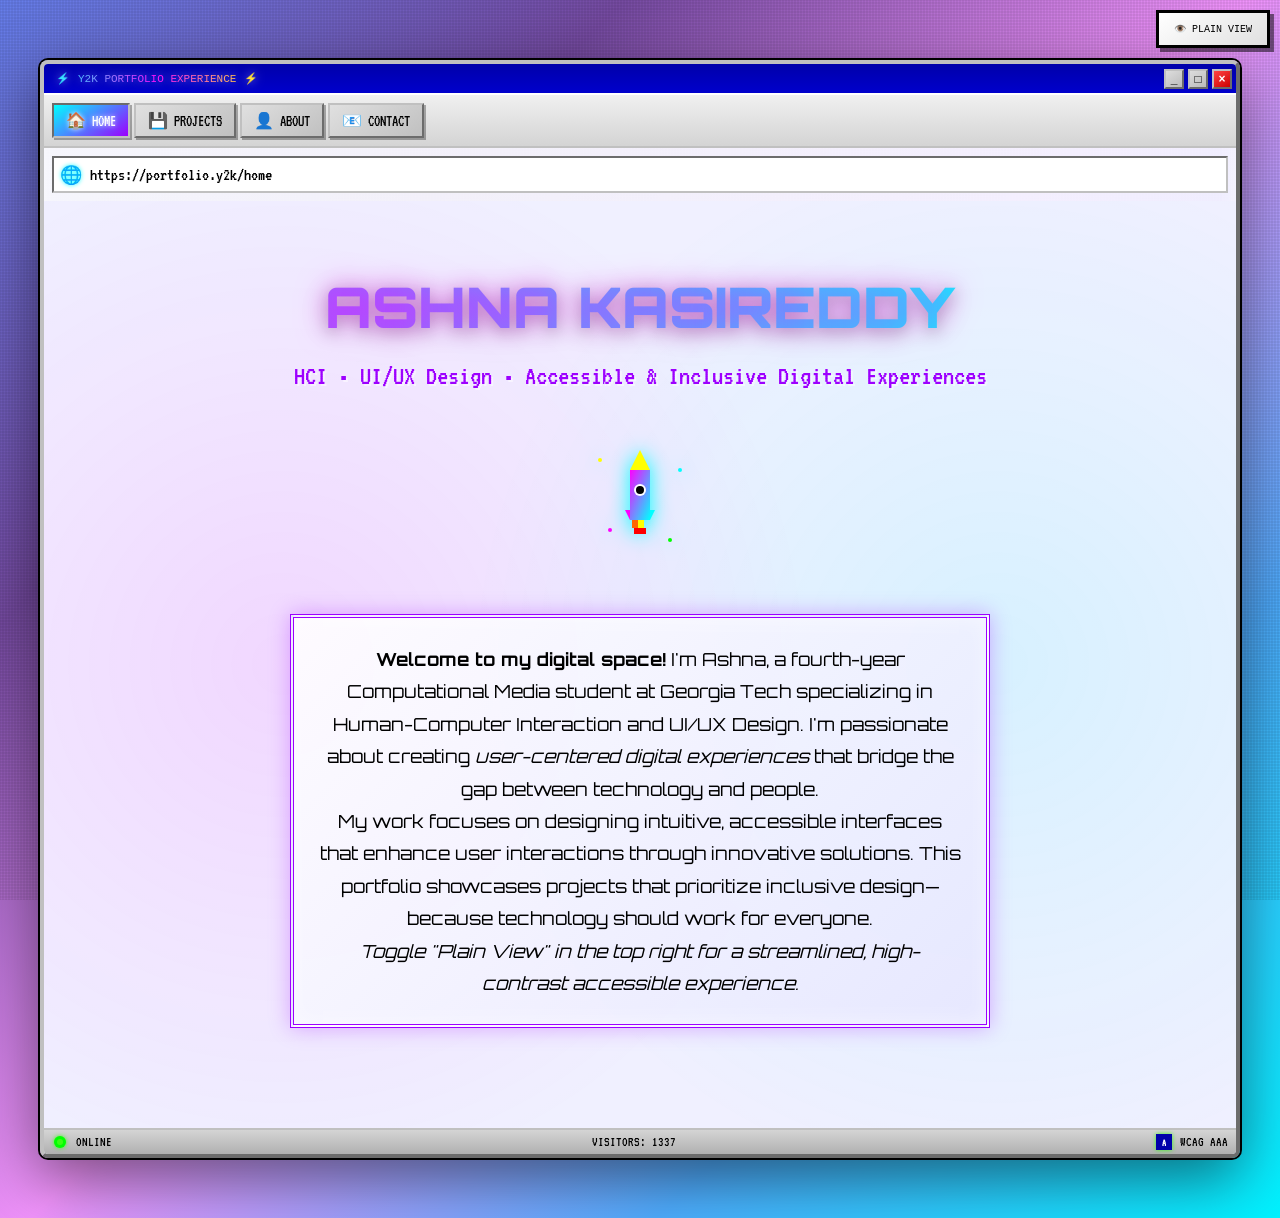
==== index.html @ bf217852 "Rename portfolio.html to index.html" ====
<!DOCTYPE html>
<html lang="en">
<head>
    <meta charset="UTF-8">
    <meta name="viewport" content="width=device-width, initial-scale=1.0">
    <title>Ashna's Portfolio</title>
    <style>
        @import url('https://fonts.googleapis.com/css2?family=Orbitron:wght@400;700;900&family=VT323&family=Press+Start+2P&display=swap');

        * {
            margin: 0;
            padding: 0;
            box-sizing: border-box;
        }

        :root {
            --cyber-pink: #ff00ff;
            --cyber-cyan: #00ffff;
            --cyber-yellow: #ffff00;
            --cyber-green: #00ff00;
            --matrix-green: #39ff14;
            --space-purple: #9d00ff;
            --chrome-silver: #c0c0c0;
            --win98-blue: #0000aa;
            --win98-teal: #008080;
        }

        body {
            font-family: 'Orbitron', 'Courier New', monospace;
            background: linear-gradient(135deg, #667eea 0%, #764ba2 25%, #f093fb 50%, #4facfe 75%, #00f2fe 100%);
            min-height: 100vh;
            padding: 20px;
            position: relative;
            overflow-x: hidden;
        }

        body::before {
            content: '';
            position: fixed;
            top: 0;
            left: 0;
            right: 0;
            bottom: 0;
            background: 
                repeating-linear-gradient(0deg, rgba(0, 0, 0, 0.1) 0px, transparent 1px, transparent 2px, rgba(0, 0, 0, 0.1) 3px),
                repeating-linear-gradient(90deg, rgba(0, 0, 0, 0.1) 0px, transparent 1px, transparent 2px, rgba(0, 0, 0, 0.1) 3px);
            pointer-events: none;
            z-index: 1;
            animation: scanlines 8s linear infinite;
        }

        @keyframes scanlines {
            0% { transform: translateY(0); }
            100% { transform: translateY(4px); }
        }

        /* Accessibility Toggle */
        .accessibility-toggle {
            position: fixed;
            top: 10px;
            right: 10px;
            z-index: 10000;
            background: linear-gradient(145deg, #ffffff, #e0e0e0);
            border: 3px solid #000;
            padding: 10px 15px;
            cursor: pointer;
            font-family: 'Press Start+2P', monospace;
            font-size: 10px;
            box-shadow: 4px 4px 0 rgba(0, 0, 0, 0.5);
            transition: all 0.3s ease;
        }

        .accessibility-toggle:hover {
            transform: translate(-2px, -2px);
            box-shadow: 6px 6px 0 rgba(0, 0, 0, 0.5);
        }

        .accessibility-toggle:focus {
            outline: 3px solid var(--cyber-cyan);
            outline-offset: 3px;
        }

        /* Plain View Styles */
        body.plain-view {
            background: #ffffff;
            font-family: -apple-system, BlinkMacSystemFont, 'Segoe UI', sans-serif;
        }

        body.plain-view::before {
            display: none;
        }

        body.plain-view .browser-window {
            background: white !important;
            border: 2px solid #333 !important;
            box-shadow: none !important;
        }

        body.plain-view .title-bar {
            background: #f0f0f0 !important;
            border-bottom: 2px solid #333 !important;
        }

        body.plain-view .window-title {
            font-family: -apple-system, BlinkMacSystemFont, 'Segoe UI', sans-serif !important;
            font-size: 14px !important;
            background: transparent !important;
            -webkit-background-clip: unset !important;
            -webkit-text-fill-color: #000 !important;
            text-shadow: none !important;
        }

        body.plain-view .content-area {
            background: white !important;
        }

        body.plain-view .nav-button,
        body.plain-view .project-card,
        body.plain-view .section-card {
            background: #f5f5f5 !important;
            border: 1px solid #ccc !important;
            box-shadow: none !important;
            animation: none !important;
        }

        body.plain-view .pixelated-icon {
            filter: none !important;
        }

        /* Browser Window */
        .browser-window {
            max-width: 1200px;
            margin: 40px auto;
            background: linear-gradient(145deg, rgba(255, 255, 255, 0.95), rgba(230, 230, 255, 0.95));
            border: 4px outset var(--chrome-silver);
            border-radius: 8px;
            box-shadow: 
                0 0 0 2px #000,
                0 20px 60px rgba(0, 0, 0, 0.5),
                inset 0 0 20px rgba(255, 255, 255, 0.5);
            position: relative;
            z-index: 2;
            overflow: hidden;
            animation: browserFloat 6s ease-in-out infinite;
        }

        @keyframes browserFloat {
            0%, 100% { transform: translateY(0px) rotate(0deg); }
            50% { transform: translateY(-10px) rotate(0.5deg); }
        }

        .title-bar {
            background: linear-gradient(180deg, var(--win98-blue), #0000cc);
            padding: 4px;
            display: flex;
            justify-content: space-between;
            align-items: center;
            border-bottom: 2px solid #fff;
        }

        .window-title {
            color: #fff;
            font-family: 'Press Start+2P', monospace;
            font-size: 11px;
            padding: 4px 8px;
            display: flex;
            align-items: center;
            gap: 8px;
            background: linear-gradient(90deg, var(--cyber-cyan), var(--cyber-pink), var(--cyber-yellow));
            -webkit-background-clip: text;
            -webkit-text-fill-color: transparent;
            background-clip: text;
            text-shadow: 0 0 10px rgba(255, 255, 255, 0.5);
            animation: titleGlow 3s ease-in-out infinite;
        }

        @keyframes titleGlow {
            0%, 100% { filter: brightness(1); }
            50% { filter: brightness(1.5); }
        }

        .window-controls {
            display: flex;
            gap: 4px;
        }

        .window-control {
            width: 20px;
            height: 20px;
            border: 2px outset var(--chrome-silver);
            background: linear-gradient(145deg, #ddd, #bbb);
            cursor: pointer;
            display: flex;
            align-items: center;
            justify-content: center;
            font-weight: bold;
            font-size: 12px;
            transition: all 0.2s;
        }

        .window-control:hover {
            border-style: inset;
        }

        .window-control:focus {
            outline: 2px solid var(--cyber-cyan);
            outline-offset: 2px;
        }

        .window-control.close {
            background: linear-gradient(145deg, #ff4444, #cc0000);
            color: white;
        }

        /* Navigation Bar */
        .nav-bar {
            background: linear-gradient(180deg, #f0f0f0, #d4d4d4);
            padding: 8px;
            border-bottom: 2px inset var(--chrome-silver);
            display: flex;
            gap: 4px;
            flex-wrap: wrap;
        }

        .nav-button {
            padding: 6px 12px;
            border: 2px outset var(--chrome-silver);
            background: linear-gradient(145deg, #e0e0e0, #c0c0c0);
            font-family: 'VT323', monospace;
            font-size: 16px;
            cursor: pointer;
            transition: all 0.2s;
            box-shadow: 2px 2px 0 rgba(0, 0, 0, 0.3);
            position: relative;
            overflow: hidden;
        }

        .nav-button::before {
            content: '';
            position: absolute;
            top: 0;
            left: -100%;
            width: 100%;
            height: 100%;
            background: linear-gradient(90deg, transparent, rgba(255, 255, 255, 0.6), transparent);
            transition: left 0.5s;
        }

        .nav-button:hover::before {
            left: 100%;
        }

        .nav-button:hover {
            border-style: inset;
            transform: translateY(1px);
            box-shadow: 1px 1px 0 rgba(0, 0, 0, 0.3);
        }

        .nav-button:focus {
            outline: 3px solid var(--cyber-cyan);
            outline-offset: 2px;
        }

        .nav-button.active {
            background: linear-gradient(145deg, var(--cyber-cyan), var(--space-purple));
            color: white;
            text-shadow: 0 0 5px rgba(255, 255, 255, 0.8);
            border-style: inset;
            animation: activeGlow 2s ease-in-out infinite;
        }

        @keyframes activeGlow {
            0%, 100% { box-shadow: 0 0 5px var(--cyber-cyan); }
            50% { box-shadow: 0 0 15px var(--cyber-pink); }
        }

        /* Address Bar */
        .address-bar {
            background: white;
            border: 2px inset var(--chrome-silver);
            margin: 8px;
            padding: 6px;
            font-family: 'VT323', monospace;
            font-size: 18px;
            display: flex;
            align-items: center;
            gap: 8px;
        }

        .address-bar::before {
            content: '🌐';
            filter: drop-shadow(0 0 2px var(--cyber-cyan));
        }

        /* Content Area */
        .content-area {
            background: 
                radial-gradient(circle at 20% 50%, rgba(255, 0, 255, 0.1), transparent 50%),
                radial-gradient(circle at 80% 50%, rgba(0, 255, 255, 0.1), transparent 50%),
                #f0f0ff;
            padding: 30px;
            min-height: 500px;
            position: relative;
        }

        .content-section {
            display: none;
            animation: fadeIn 0.5s ease-in;
        }

        .content-section.active {
            display: block;
        }

        @keyframes fadeIn {
            from { opacity: 0; transform: translateY(20px); }
            to { opacity: 1; transform: translateY(0); }
        }

        /* Home Page - Y2K Space Theme */
        .home-hero {
            text-align: center;
            padding: 40px 20px;
        }

        .hero-title {
            font-family: 'Orbitron', monospace;
            font-size: 56px;
            font-weight: 900;
            background: linear-gradient(45deg, var(--cyber-pink), var(--cyber-cyan), var(--cyber-yellow), var(--cyber-pink));
            background-size: 300% 300%;
            -webkit-background-clip: text;
            -webkit-text-fill-color: transparent;
            background-clip: text;
            animation: gradientShift 4s ease infinite;
            text-shadow: 0 0 30px rgba(255, 0, 255, 0.5);
            margin-bottom: 20px;
            filter: drop-shadow(0 4px 8px rgba(0, 0, 0, 0.3));
        }

        @keyframes gradientShift {
            0%, 100% { background-position: 0% 50%; }
            50% { background-position: 100% 50%; }
        }

        .hero-subtitle {
            font-family: 'VT323', monospace;
            font-size: 28px;
            color: var(--space-purple);
            margin-bottom: 30px;
            text-shadow: 2px 2px 0 rgba(255, 255, 255, 0.5);
        }

        .pixelated-icon {
            width: 120px;
            height: 120px;
            margin: 20px auto;
            image-rendering: pixelated;
            filter: drop-shadow(0 0 10px var(--cyber-cyan));
            animation: float 3s ease-in-out infinite;
        }

        @keyframes float {
            0%, 100% { transform: translateY(0px) rotate(0deg); }
            50% { transform: translateY(-15px) rotate(5deg); }
        }

        .welcome-message {
            background: linear-gradient(135deg, rgba(255, 255, 255, 0.9), rgba(230, 230, 255, 0.9));
            border: 4px double var(--space-purple);
            padding: 25px;
            margin: 30px auto;
            max-width: 700px;
            box-shadow: 
                0 0 20px rgba(157, 0, 255, 0.3),
                inset 0 0 20px rgba(255, 255, 255, 0.5);
            font-size: 18px;
            line-height: 1.8;
        }

        /* Projects Section */
        .projects-grid {
            display: grid;
            grid-template-columns: repeat(auto-fit, minmax(300px, 1fr));
            gap: 25px;
            margin-top: 30px;
        }

        .project-card {
            background: linear-gradient(145deg, rgba(255, 255, 255, 0.95), rgba(240, 240, 255, 0.95));
            border: 3px solid var(--cyber-cyan);
            border-radius: 12px;
            padding: 25px;
            box-shadow: 
                0 8px 16px rgba(0, 0, 0, 0.2),
                0 0 20px rgba(0, 255, 255, 0.3),
                inset 0 0 10px rgba(255, 255, 255, 0.5);
            transition: all 0.3s ease;
            position: relative;
            overflow: hidden;
        }

        .project-card::before {
            content: '';
            position: absolute;
            top: -50%;
            left: -50%;
            width: 200%;
            height: 200%;
            background: linear-gradient(45deg, transparent, rgba(255, 0, 255, 0.1), transparent);
            transform: rotate(45deg);
            transition: all 0.5s;
        }

        .project-card:hover::before {
            left: 100%;
        }

        .project-card:hover {
            transform: translateY(-8px) scale(1.02);
            box-shadow: 
                0 12px 24px rgba(0, 0, 0, 0.3),
                0 0 30px var(--cyber-pink);
            border-color: var(--cyber-pink);
        }

        .project-card:focus-within {
            outline: 3px solid var(--cyber-yellow);
            outline-offset: 3px;
        }

        .project-icon {
            width: 60px;
            height: 60px;
            margin-bottom: 15px;
            filter: drop-shadow(0 0 5px var(--cyber-cyan));
            image-rendering: pixelated;
        }

        .project-title {
            font-family: 'Orbitron', monospace;
            font-size: 24px;
            font-weight: 700;
            color: var(--space-purple);
            margin-bottom: 10px;
            text-shadow: 1px 1px 0 rgba(255, 255, 255, 0.5);
        }

        .project-type {
            font-family: 'VT323', monospace;
            font-size: 16px;
            color: var(--win98-teal);
            margin-bottom: 10px;
            text-transform: uppercase;
        }

        .project-description {
            font-size: 14px;
            line-height: 1.6;
            margin-bottom: 15px;
            color: #333;
        }

        .project-link {
            display: inline-block;
            padding: 8px 16px;
            background: linear-gradient(145deg, var(--cyber-pink), var(--space-purple));
            color: white;
            text-decoration: none;
            border-radius: 4px;
            border: 2px solid var(--cyber-cyan);
            font-family: 'Press Start+2P', monospace;
            font-size: 10px;
            transition: all 0.3s;
            box-shadow: 0 4px 8px rgba(0, 0, 0, 0.3);
        }

        .project-link:hover {
            transform: scale(1.05);
            box-shadow: 0 0 20px var(--cyber-cyan);
        }

        .project-link:focus {
            outline: 3px solid var(--cyber-yellow);
            outline-offset: 3px;
        }

        /* About Section */
        .about-content {
            max-width: 800px;
            margin: 0 auto;
        }

        .section-card {
            background: linear-gradient(145deg, rgba(255, 255, 255, 0.95), rgba(240, 240, 255, 0.95));
            border: 3px solid var(--cyber-cyan);
            border-radius: 12px;
            padding: 30px;
            margin-bottom: 25px;
            box-shadow: 
                0 8px 16px rgba(0, 0, 0, 0.2),
                0 0 20px rgba(0, 255, 255, 0.3);
        }

        .section-card h2 {
            font-family: 'Orbitron', monospace;
            font-size: 32px;
            color: var(--space-purple);
            margin-bottom: 20px;
            text-shadow: 2px 2px 0 rgba(255, 255, 255, 0.5);
        }

        .section-card p, .section-card ul {
            font-size: 16px;
            line-height: 1.8;
            color: #333;
            margin-bottom: 15px;
        }

        .section-card ul {
            list-style: none;
            padding-left: 0;
        }

        .section-card li {
            padding: 8px 0;
            padding-left: 30px;
            position: relative;
        }

        .section-card li::before {
            content: '▸';
            position: absolute;
            left: 0;
            color: var(--cyber-pink);
            font-size: 20px;
        }

        /* Status Bar */
        .status-bar {
            background: linear-gradient(180deg, #d4d4d4, #b0b0b0);
            border-top: 2px outset var(--chrome-silver);
            padding: 4px 8px;
            font-family: 'VT323', monospace;
            font-size: 14px;
            display: flex;
            justify-content: space-between;
            align-items: center;
        }

        .status-item {
            display: flex;
            align-items: center;
            gap: 8px;
        }

        .status-icon {
            width: 16px;
            height: 16px;
            filter: drop-shadow(0 0 2px var(--matrix-green));
        }

        /* Skip to content link for accessibility */
        .skip-to-content {
            position: absolute;
            top: -40px;
            left: 0;
            background: #000;
            color: #fff;
            padding: 8px;
            text-decoration: none;
            z-index: 100;
        }

        .skip-to-content:focus {
            top: 0;
        }

        /* Responsive */
        @media (max-width: 768px) {
            .browser-window {
                margin: 20px 10px;
            }

            .hero-title {
                font-size: 36px;
            }

            .projects-grid {
                grid-template-columns: 1fr;
            }

            .nav-bar {
                flex-direction: column;
            }

            .nav-button {
                width: 100%;
            }
        }

        /* Screen reader only text */
        .sr-only {
            position: absolute;
            width: 1px;
            height: 1px;
            padding: 0;
            margin: -1px;
            overflow: hidden;
            clip: rect(0, 0, 0, 0);
            white-space: nowrap;
            border-width: 0;
        }

        /* High contrast mode support */
        @media (prefers-contrast: high) {
            .browser-window {
                border: 4px solid #000;
            }
            
            .nav-button, .project-card, .section-card {
                border: 3px solid #000;
            }
        }

        /* Reduced motion support */
        @media (prefers-reduced-motion: reduce) {
            *, *::before, *::after {
                animation-duration: 0.01ms !important;
                animation-iteration-count: 1 !important;
                transition-duration: 0.01ms !important;
            }
        }
    </style>
</head>
<body>
    <a href="#main-content" class="skip-to-content">Skip to main content</a>

    <button class="accessibility-toggle" 
            onclick="togglePlainView()" 
            aria-label="Toggle accessible plain view"
            title="Switch between retro and plain accessible view">
        👁️ PLAIN VIEW
    </button>

    <main class="browser-window" role="main">
        <header class="title-bar">
            <div class="window-title" aria-label="Portfolio Browser Window">
                <span aria-hidden="true">⚡</span>
                <span>Y2K PORTFOLIO EXPERIENCE</span>
                <span aria-hidden="true">⚡</span>
            </div>
            <div class="window-controls">
                <button class="window-control minimize" aria-label="Minimize window" tabindex="-1">_</button>
                <button class="window-control maximize" aria-label="Maximize window" tabindex="-1">□</button>
                <button class="window-control close" aria-label="Close window" tabindex="-1">×</button>
            </div>
        </header>

        <nav class="nav-bar" role="navigation" aria-label="Main navigation">
            <button class="nav-button active" onclick="showSection('home')" data-section="home" aria-label="Navigate to home page">
                🏠 HOME
            </button>
            <button class="nav-button" onclick="showSection('projects')" data-section="projects" aria-label="Navigate to projects page">
                💾 PROJECTS
            </button>
            <button class="nav-button" onclick="showSection('about')" data-section="about" aria-label="Navigate to about page">
                👤 ABOUT
            </button>
            <button class="nav-button" onclick="showSection('contact')" data-section="contact" aria-label="Navigate to contact page">
                📧 CONTACT
            </button>
        </nav>

        <div class="address-bar" role="status" aria-live="polite" aria-label="Current page address">
            <span id="current-url">https://portfolio.y2k/home</span>
        </div>

        <div class="content-area" id="main-content">
            <!-- HOME SECTION -->
            <section id="home-section" class="content-section active" aria-labelledby="home-heading">
                <div class="home-hero">
                    <h1 id="home-heading" class="hero-title">ASHNA KASIREDDY</h1>
                    <p class="hero-subtitle">HCI • UI/UX Design • Accessible & Inclusive Digital Experiences</p>
                    
                    <svg class="pixelated-icon" viewBox="0 0 120 120" role="img" aria-label="Retro futuristic rocket ship icon">
                        <title>Animated rocket ship representing innovation and forward thinking</title>
                        <defs>
                            <linearGradient id="rocketGrad" x1="0%" y1="0%" x2="100%" y2="100%">
                                <stop offset="0%" style="stop-color:#ff00ff;stop-opacity:1" />
                                <stop offset="100%" style="stop-color:#00ffff;stop-opacity:1" />
                            </linearGradient>
                        </defs>
                        <!-- Rocket body -->
                        <rect x="50" y="30" width="20" height="50" fill="url(#rocketGrad)"/>
                        <!-- Rocket nose -->
                        <polygon points="60,10 50,30 70,30" fill="#ffff00"/>
                        <!-- Rocket fins -->
                        <polygon points="45,70 50,80 50,70" fill="#ff00ff"/>
                        <polygon points="75,70 70,80 70,70" fill="#00ffff"/>
                        <!-- Window -->
                        <circle cx="60" cy="50" r="6" fill="#fff"/>
                        <circle cx="60" cy="50" r="4" fill="#000"/>
                        <!-- Flames -->
                        <rect x="52" y="80" width="6" height="8" fill="#ff6600"/>
                        <rect x="58" y="80" width="6" height="8" fill="#ffff00"/>
                        <rect x="54" y="88" width="12" height="6" fill="#ff0000"/>
                        <!-- Stars -->
                        <circle cx="20" cy="20" r="2" fill="#ffff00"/>
                        <circle cx="100" cy="30" r="2" fill="#00ffff"/>
                        <circle cx="30" cy="90" r="2" fill="#ff00ff"/>
                        <circle cx="90" cy="100" r="2" fill="#00ff00"/>
                    </svg>

                    <div class="welcome-message">
                        <p><strong>Welcome to my digital space!</strong> I'm Ashna, a fourth-year Computational Media student at Georgia Tech specializing in Human-Computer Interaction and UI/UX Design. I'm passionate about creating <em>user-centered digital experiences</em> that bridge the gap between technology and people.</p>
                        <p>My work focuses on designing intuitive, accessible interfaces that enhance user interactions through innovative solutions. This portfolio showcases projects that prioritize inclusive design—because technology should work for everyone.</p>
                        <p><em>Toggle "Plain View" in the top right for a streamlined, high-contrast accessible experience.</em></p>
                    </div>
                </div>
            </section>

            <!-- PROJECTS SECTION -->
            <section id="projects-section" class="content-section" aria-labelledby="projects-heading">
                <h1 id="projects-heading" class="hero-title" style="font-size: 42px; margin-bottom: 30px;">MY PROJECTS</h1>
                
                <div class="projects-grid">
                    <article class="project-card">
                        <svg class="project-icon" viewBox="0 0 60 60" role="img" aria-label="LeetCode Visualizer project icon">
                            <title>Code visualization and learning platform icon</title>
                            <rect x="10" y="15" width="40" height="30" fill="none" stroke="#00ffff" stroke-width="3" rx="3"/>
                            <path d="M 15 25 L 25 35 L 45 20" stroke="#ff00ff" stroke-width="3" fill="none"/>
                            <circle cx="20" cy="40" r="3" fill="#ffff00"/>
                            <circle cx="30" cy="40" r="3" fill="#00ff00"/>
                            <circle cx="40" cy="40" r="3" fill="#ff6600"/>
                            <line x1="15" y1="20" x2="25" y2="20" stroke="#ff00ff" stroke-width="2"/>
                            <line x1="30" y1="20" x2="45" y2="20" stroke="#00ffff" stroke-width="2"/>
                        </svg>
                        <h2 class="project-title">LeetCode Visualizer Redesign</h2>
                        <p class="project-type">Figma • UX/UI Design • Team Project</p>
                        <p class="project-description">Reimagined the LeetCode learning experience with progressive pathways, real-world analogies, interactive debugger tools, collaborative brainstorm mode, and AI-assisted hints. Features accessible navigation, keyboard shortcuts, and screen reader-optimized learning flows for inclusive programming education.</p>
                        <a href="#" class="project-link" aria-label="View LeetCode Visualizer Redesign prototype">VIEW PROTOTYPE</a>
                    </article>

                    <article class="project-card">
                        <svg class="project-icon" viewBox="0 0 60 60" role="img" aria-label="Space Safari educational game icon">
                            <title>Solar system educational game for children</title>
                            <circle cx="30" cy="30" r="6" fill="#ffff00"/>
                            <circle cx="30" cy="30" r="4" fill="#ff6600"/>
                            <ellipse cx="30" cy="30" rx="20" ry="8" fill="none" stroke="#00ffff" stroke-width="2"/>
                            <circle cx="15" cy="30" r="3" fill="#ff00ff"/>
                            <circle cx="45" cy="30" r="4" fill="#00ff00"/>
                            <circle cx="25" cy="22" r="2" fill="#9d00ff"/>
                            <path d="M 35 38 L 40 45 L 35 45 Z" fill="#00ffff"/>
                        </svg>
                        <h2 class="project-title">Space Safari</h2>
                        <p class="project-type">Figma • Educational Game Design • User Testing</p>
                        <p class="project-description">Interactive solar system learning game for ages 6-10 featuring Smart Animate orbits, tap-to-explore planets, and quiz reinforcement. Evolved through iterative user testing with accessible features including start/end screens, answer feedback, drag instructions, leaderboard, and difficulty options designed for young learners.</p>
                        <a href="#" class="project-link" aria-label="View Space Safari game prototype">VIEW PROTOTYPE</a>
                    </article>

                    <article class="project-card">
                        <svg class="project-icon" viewBox="0 0 60 60" role="img" aria-label="GT Buddy Finder social connection icon">
                            <title>Student connection and networking platform</title>
                            <circle cx="30" cy="20" r="6" fill="#ff00ff"/>
                            <circle cx="15" cy="35" r="5" fill="#00ffff"/>
                            <circle cx="45" cy="35" r="5" fill="#ffff00"/>
                            <circle cx="30" cy="45" r="4" fill="#00ff00"/>
                            <line x1="30" y1="26" x2="15" y2="30" stroke="#ff00ff" stroke-width="2"/>
                            <line x1="30" y1="26" x2="45" y2="30" stroke="#00ffff" stroke-width="2"/>
                            <line x1="30" y1="26" x2="30" y2="41" stroke="#ffff00" stroke-width="2"/>
                            <line x1="15" y1="35" x2="30" y2="45" stroke="#00ff00" stroke-width="1.5"/>
                            <line x1="45" y1="35" x2="30" y2="45" stroke="#00ff00" stroke-width="1.5"/>
                        </svg>
                        <h2 class="project-title">GT Buddy Finder</h2>
                        <p class="project-type">Figma • Social UX Design • Privacy-Focused</p>
                        <p class="project-description">Campus connection platform helping Georgia Tech students organically discover friendships through shared classes, interests, and events. Features tiered social graph (1st/2nd/3rd degree connections), smart calendar with friend overlaps, granular privacy controls, and anxiety-reducing passive discovery designed for neurodiverse users.</p>
                        <a href="#" class="project-link" aria-label="View GT Buddy Finder project details">VIEW PROJECT</a>
                    </article>

                    <article class="project-card">
                        <svg class="project-icon" viewBox="0 0 60 60" role="img" aria-label="Notes to Self speculative design icon">
                            <title>Multiverse timeline note-sending concept</title>
                            <path d="M 15 15 Q 30 5 45 15" stroke="#00ffff" stroke-width="2" fill="none"/>
                            <path d="M 15 30 Q 30 20 45 30" stroke="#ff00ff" stroke-width="2" fill="none"/>
                            <path d="M 15 45 Q 30 35 45 45" stroke="#ffff00" stroke-width="2" fill="none"/>
                            <circle cx="15" cy="15" r="3" fill="#00ffff"/>
                            <circle cx="45" cy="15" r="3" fill="#00ffff"/>
                            <circle cx="15" cy="30" r="3" fill="#ff00ff"/>
                            <circle cx="45" cy="30" r="3" fill="#ff00ff"/>
                            <circle cx="15" cy="45" r="3" fill="#ffff00"/>
                            <circle cx="45" cy="45" r="3" fill="#ffff00"/>
                            <rect x="25" y="25" width="10" height="12" fill="#fff" stroke="#000" stroke-width="1"/>
                            <line x1="27" y1="28" x2="33" y2="28" stroke="#000" stroke-width="0.5"/>
                            <line x1="27" y1="31" x2="33" y2="31" stroke="#000" stroke-width="0.5"/>
                            <line x1="27" y1="34" x2="31" y2="34" stroke="#000" stroke-width="0.5"/>
                        </svg>
                        <h2 class="project-title">Notes to Self</h2>
                        <p class="project-type">Figma • Speculative Design • Philosophical HCI</p>
                        <p class="project-description">Conceptual app exploring identity and decision-making by allowing users to send emotional notes across alternate timelines to different versions of themselves. Investigates speculative interaction design, self-reflection interfaces, and the ethics of multiverse communication with accessible timeline navigation.</p>
                        <a href="#" class="project-link" aria-label="View Notes to Self concept design">VIEW CONCEPT</a>
                    </article>

                    <article class="project-card">
                        <svg class="project-icon" viewBox="0 0 60 60" role="img" aria-label="ReCart sustainable fashion platform icon">
                            <title>Secondhand clothing search aggregator</title>
                            <circle cx="25" cy="20" r="8" fill="none" stroke="#00ff00" stroke-width="3"/>
                            <circle cx="35" cy="20" r="8" fill="none" stroke="#00ffff" stroke-width="3"/>
                            <rect x="15" y="28" width="30" height="20" rx="2" fill="none" stroke="#ff00ff" stroke-width="3"/>
                            <path d="M 20 35 Q 30 32 40 35" stroke="#ffff00" stroke-width="2" fill="none"/>
                            <circle cx="22" cy="40" r="2" fill="#00ff00"/>
                            <circle cx="30" cy="40" r="2" fill="#00ffff"/>
                            <circle cx="38" cy="40" r="2" fill="#ff00ff"/>
                        </svg>
                        <h2 class="project-title">ReCart</h2>
                        <p class="project-type">React • Next.js • Node.js • Sustainable Tech</p>
                        <p class="project-description">Sustainable secondhand clothing search platform aggregating listings across resale sources to reduce friction in finding affordable, eco-friendly fashion. Features clean browsing with accessible filtering, fast search flows, ARIA-compliant navigation, and mobile-responsive design prioritizing usability and discovery speed.</p>
                        <a href="#" class="project-link" aria-label="View ReCart platform details">VIEW PROJECT</a>
                    </article>

                    <article class="project-card">
                        <svg class="project-icon" viewBox="0 0 60 60" role="img" aria-label="SHOWAbility nonprofit website icon">
                            <title>Inclusive performing arts nonprofit website</title>
                            <path d="M 20 40 Q 30 20 40 40" stroke="#ff00ff" stroke-width="3" fill="none"/>
                            <circle cx="20" cy="15" r="4" fill="#00ffff"/>
                            <circle cx="30" cy="10" r="4" fill="#ffff00"/>
                            <circle cx="40" cy="15" r="4" fill="#00ff00"/>
                            <rect x="18" y="20" width="4" height="20" fill="#00ffff"/>
                            <rect x="28" y="15" width="4" height="25" fill="#ffff00"/>
                            <rect x="38" y="20" width="4" height="20" fill="#00ff00"/>
                            <path d="M 15 45 L 45 45" stroke="#000" stroke-width="2"/>
                            <circle cx="30" cy="35" r="8" fill="none" stroke="#ff00ff" stroke-width="2"/>
                        </svg>
                        <h2 class="project-title">SHOWAbility Website Remodel</h2>
                        <p class="project-type">UX/UI Design • Content Strategy • Accessibility</p>
                        <p class="project-description">Partnership with inclusive performing arts nonprofit to redesign website with modernized structure, WCAG 2.1 AA compliance, clearer navigation for donors and volunteers, enhanced storytelling, improved conversion flows, and accessible media content. Ongoing project focused on community engagement and digital inclusion.</p>
                        <a href="#" class="project-link" aria-label="View SHOWAbility website remodel project">VIEW PROJECT</a>
                    </article>
                </div>
            </section>

            <!-- ABOUT SECTION -->
            <section id="about-section" class="content-section" aria-labelledby="about-heading">
                <div class="about-content">
                    <h1 id="about-heading" class="hero-title" style="font-size: 42px; margin-bottom: 30px;">ABOUT ME</h1>
                    
                    <div class="section-card">
                        <h2>Who I Am</h2>
                        <p>Hi! I'm Ashna Kasireddy, a fourth-year <strong>Computational Media</strong> major at Georgia Institute of Technology with a concentration in Human-Computer Interaction (HCI) and UI/UX Design. I'm passionate about creating user-centered digital experiences that bridge the gap between technology and people.</p>
                        <p>My work focuses on designing <strong>intuitive, accessible interfaces</strong> that enhance user interactions through innovative solutions. I believe technology should be inclusive by design—built for everyone, regardless of ability, background, or context.</p>
                    </div>

                    <div class="section-card">
                        <h2>Professional Experience</h2>
                        <p><strong>Software Engineer Intern @ Corpay</strong> (May 2024 - Aug 2025)<br>
                        Built React/Redux UI features including search, filters, modals, and pagination for managing 1,000+ internal records. Developed reusable, standards-compliant front-end components that improved design consistency and accelerated feature delivery across development teams. Leveraged data insights to optimize workflows and reduce user errors.</p>
                        
                        <p><strong>Student Reporter @ CNN Academy</strong> (Sep 2024 - Present)<br>
                        Selected as 1 of 100 global participants for CNN's intensive multimedia program. Produced consumer-facing digital content while completing AI workshops on machine learning and predictive analytics. Applied UX/UI and HCI design principles to refine interactive experiences, boosting accessibility and retention across diverse digital channels.</p>
                        
                        <p><strong>CSSI Scholar @ Google</strong> (Jul 2022 - Aug 2022)<br>
                        Completed exclusive 4-week program led by Google engineers, gaining hands-on experience in HTML, CSS, JavaScript, and front-end architecture through daily code reviews and collaborative projects.</p>
                    </div>

                    <div class="section-card">
                        <h2>Technical Skills</h2>
                        <ul>
                            <li><strong>Languages:</strong> Java, Python, JavaScript, SQL, HTML/CSS</li>
                            <li><strong>Frameworks & Libraries:</strong> React.js, Node.js, Spring Boot, Docker, Linux, TensorFlow, PyTorch</li>
                            <li><strong>Developer Tools:</strong> VS Code, Android Studio, Google Cloud Platform, AWS, Postman, Git/GitHub</li>
                            <li><strong>Design & Media:</strong> Figma, Adobe Creative Suite (Photoshop, Illustrator, Premiere Pro), Microsoft Excel</li>
                            <li><strong>Accessibility:</strong> WCAG 2.1 compliance, ARIA implementation, screen reader testing, inclusive design patterns</li>
                        </ul>
                    </div>

                    <div class="section-card">
                        <h2>Design Philosophy</h2>
                        <p>I approach every project with three core principles:</p>
                        <ul>
                            <li><strong>Accessibility First:</strong> Digital experiences should be usable by everyone. I design with WCAG standards, keyboard navigation, screen readers, and diverse user needs at the forefront.</li>
                            <li><strong>User-Centered Design:</strong> Technology serves people, not the other way around. Through user research, testing, and iterative design, I ensure solutions actually solve real problems.</li>
                            <li><strong>Thoughtful Innovation:</strong> Good design balances creativity with functionality. I explore new interaction patterns and technologies while maintaining usability and inclusivity.</li>
                        </ul>
                    </div>

                    <div class="section-card">
                        <h2>Education & Involvement</h2>
                        <p><strong>Georgia Institute of Technology</strong> - B.S. in Computational Media (May 2026)<br>
                        Concentrations in HCI and UI/UX | Major GPA: 3.9</p>
                        
                        <p><strong>Relevant Coursework:</strong> Data Structures and Algorithms, Objects and Design, Computer Organization and Programming, UI Design, Information Visualization, Visual Design, Information Design, Content Strategy</p>
                        
                        <p><strong>Campus Involvement:</strong> Zeta Tau Alpha, GT Hacks, GT Creatives, GT Design Club, Google Developer Student Club</p>
                    </div>

                    <div class="section-card">
                        <h2>What's Next</h2>
                        <p>I'm actively seeking opportunities in HCI research, UX design, and front-end development roles where I can continue creating accessible, user-centered digital experiences. I'm particularly interested in projects that:</p>
                        <ul>
                            <li>Advance accessibility in emerging technologies (AI, AR/VR, voice interfaces)</li>
                            <li>Explore inclusive design for underserved communities</li>
                            <li>Bridge the gap between complex systems and intuitive user experiences</li>
                        </ul>
                        <p>Let's build technology that works for everyone. 🚀</p>
                    </div>
                </div>
            </section>

            <!-- CONTACT SECTION -->
            <section id="contact-section" class="content-section" aria-labelledby="contact-heading">
                <div class="about-content">
                    <h1 id="contact-heading" class="hero-title" style="font-size: 42px; margin-bottom: 30px;">GET IN TOUCH</h1>
                    
                    <div class="section-card">
                        <h2>Let's Connect</h2>
                        <p>I'm always excited to discuss accessibility, HCI research, design collaboration, or new opportunities in UX/UI and front-end development.</p>
                        
                        <div style="margin-top: 30px;">
                            <p><strong>Email:</strong> <a href="mailto:akasireddy3@gatech.edu" style="color: var(--cyber-pink);">akasireddy3@gatech.edu</a></p>
                            <p><strong>Phone:</strong> <a href="tel:678-907-6550" style="color: var(--cyber-cyan);">678-907-6550</a></p>
                            <p><strong>LinkedIn:</strong> <a href="https://linkedin.com/in/ashnakasireddy" target="_blank" rel="noopener noreferrer" style="color: var(--cyber-yellow);">linkedin.com/in/ashnakasireddy</a></p>
                            <p><strong>GitHub:</strong> <a href="https://github.com/ashnakas" target="_blank" rel="noopener noreferrer" style="color: var(--matrix-green);">github.com/ashnakas</a></p>
                        </div>
                    </div>

                    <div class="section-card">
                        <h2>Download Resume</h2>
                        <p>Download my full resume to learn more about my experience, technical skills, projects, and accomplishments.</p>
                        <a href="#" class="project-link" style="margin-top: 15px;" aria-label="Download Ashna Kasireddy resume PDF">📄 DOWNLOAD RESUME</a>
                    </div>

                    <div class="section-card">
                        <h2>Open To</h2>
                        <ul>
                            <li><strong>Internships & Full-Time Roles:</strong> UX/UI Design, Front-End Development, HCI Research</li>
                            <li><strong>Freelance Projects:</strong> Accessibility audits, website redesigns, design system creation</li>
                            <li><strong>Collaboration:</strong> Research partnerships, open-source accessibility initiatives</li>
                            <li><strong>Speaking & Workshops:</strong> Accessible design, inclusive UX, student tech talks</li>
                        </ul>
                    </div>
                </div>
            </section>
        </div>

        <footer class="status-bar" role="contentinfo">
            <div class="status-item">
                <svg class="status-icon" viewBox="0 0 16 16" role="img" aria-label="Online status indicator">
                    <title>Online - Portfolio is live</title>
                    <circle cx="8" cy="8" r="6" fill="#00ff00"/>
                    <circle cx="8" cy="8" r="3" fill="#39ff14"/>
                </svg>
                <span>ONLINE</span>
            </div>
            <div class="status-item">
                <span id="visitor-count" aria-label="Visitor counter">VISITORS: 1337</span>
            </div>
            <div class="status-item">
                <svg class="status-icon" viewBox="0 0 16 16" role="img" aria-label="WCAG AAA accessibility compliant">
                    <title>WCAG AAA Accessibility Compliant</title>
                    <rect width="16" height="16" fill="#0000aa"/>
                    <text x="8" y="12" text-anchor="middle" fill="#fff" font-size="10" font-weight="bold">A</text>
                </svg>
                <span>WCAG AAA</span>
            </div>
        </footer>
    </main>

    <script>
        // Navigation functionality
        function showSection(sectionName) {
            // Hide all sections
            const sections = document.querySelectorAll('.content-section');
            sections.forEach(section => {
                section.classList.remove('active');
            });

            // Show selected section
            const targetSection = document.getElementById(sectionName + '-section');
            if (targetSection) {
                targetSection.classList.add('active');
            }

            // Update active button
            const buttons = document.querySelectorAll('.nav-button');
            buttons.forEach(button => {
                button.classList.remove('active');
                if (button.dataset.section === sectionName) {
                    button.classList.add('active');
                }
            });

            // Update address bar
            const addressBar = document.getElementById('current-url');
            addressBar.textContent = `https://portfolio.y2k/${sectionName}`;

            // Announce page change to screen readers
            const announcement = document.createElement('div');
            announcement.setAttribute('role', 'status');
            announcement.setAttribute('aria-live', 'polite');
            announcement.className = 'sr-only';
            announcement.textContent = `Navigated to ${sectionName} page`;
            document.body.appendChild(announcement);
            setTimeout(() => announcement.remove(), 1000);

            // Focus on the new section heading for screen readers
            const heading = targetSection.querySelector('h1');
            if (heading) {
                heading.setAttribute('tabindex', '-1');
                heading.focus();
                heading.removeAttribute('tabindex');
            }
        }

        // Accessibility toggle
        function togglePlainView() {
            document.body.classList.toggle('plain-view');
            const button = document.querySelector('.accessibility-toggle');
            const isPlain = document.body.classList.contains('plain-view');
            
            button.textContent = isPlain ? '🎨 RETRO VIEW' : '👁️ PLAIN VIEW';
            button.setAttribute('aria-label', 
                isPlain ? 'Switch to retro futuristic view' : 'Switch to accessible plain view'
            );

            // Announce mode change
            const announcement = document.createElement('div');
            announcement.setAttribute('role', 'status');
            announcement.setAttribute('aria-live', 'polite');
            announcement.className = 'sr-only';
            announcement.textContent = isPlain ? 
                'Switched to plain accessible view with simplified design' : 
                'Switched to retro futuristic view with enhanced visuals';
            document.body.appendChild(announcement);
            setTimeout(() => announcement.remove(), 1000);
        }

        // Keyboard navigation enhancement
        document.addEventListener('keydown', (e) => {
            // Alt + 1-4 for quick navigation
            if (e.altKey && e.key >= '1' && e.key <= '4') {
                e.preventDefault();
                const sections = ['home', 'projects', 'about', 'contact'];
                const index = parseInt(e.key) - 1;
                showSection(sections[index]);
            }

            // Alt + P for plain view toggle
            if (e.altKey && e.key.toLowerCase() === 'p') {
                e.preventDefault();
                togglePlainView();
            }
        });

        // Animate visitor counter
        let count = 1000;
        setInterval(() => {
            count += Math.floor(Math.random() * 3);
            document.getElementById('visitor-count').textContent = `VISITORS: ${count}`;
        }, 5000);

        // Focus trap for window controls (optional decoration)
        document.querySelectorAll('.window-control').forEach(control => {
            control.addEventListener('click', (e) => {
                e.preventDefault();
                // These are decorative, so we prevent default and do nothing
            });
        });
    </script>
</body>
</html>
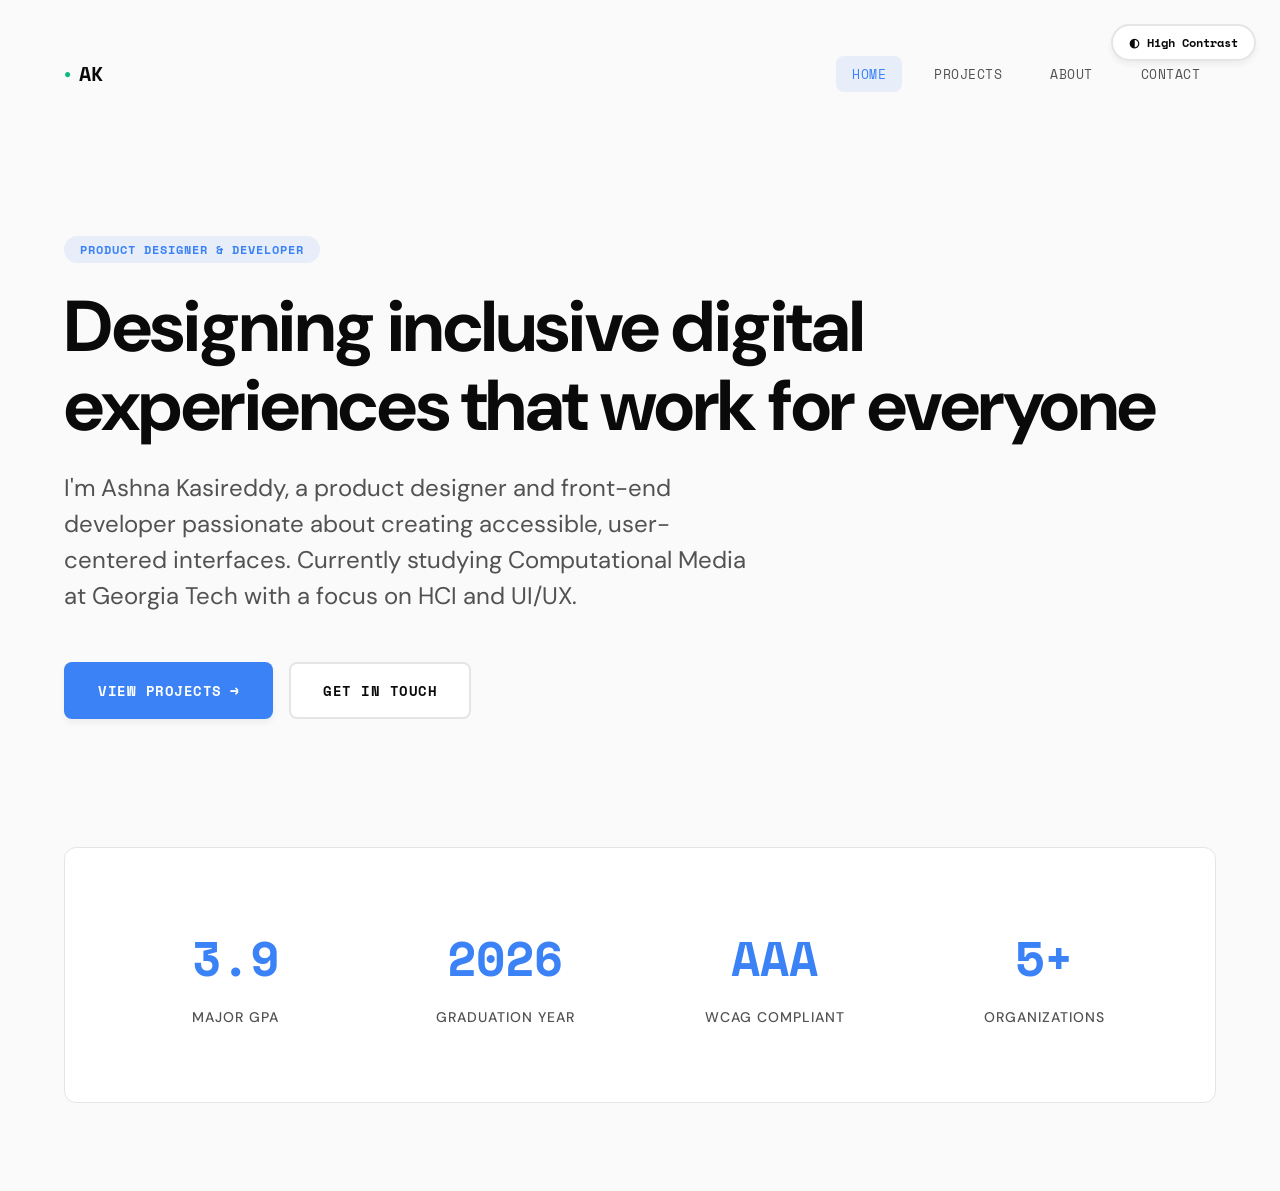
==== commit f10bf0d9: "Update index.html" ====
--- a/index.html
+++ b/index.html
@@ -3,10 +3,11 @@
 <head>
     <meta charset="UTF-8">
     <meta name="viewport" content="width=device-width, initial-scale=1.0">
-    <title>Ashna's Portfolio</title>
+    <title>Ashna Kasireddy - Product Designer & Developer</title>
+    <link rel="preconnect" href="https://fonts.googleapis.com">
+    <link rel="preconnect" href="https://fonts.gstatic.com" crossorigin>
+    <link href="https://fonts.googleapis.com/css2?family=DM+Sans:wght@400;500;700&family=Space+Mono:wght@400;700&display=swap" rel="stylesheet">
     <style>
-        @import url('https://fonts.googleapis.com/css2?family=Orbitron:wght@400;700;900&family=VT323&family=Press+Start+2P&display=swap');
-
         * {
             margin: 0;
             padding: 0;
@@ -14,592 +15,52 @@
         }
 
         :root {
-            --cyber-pink: #ff00ff;
-            --cyber-cyan: #00ffff;
-            --cyber-yellow: #ffff00;
-            --cyber-green: #00ff00;
-            --matrix-green: #39ff14;
-            --space-purple: #9d00ff;
-            --chrome-silver: #c0c0c0;
-            --win98-blue: #0000aa;
-            --win98-teal: #008080;
-        }
-
-        body {
-            font-family: 'Orbitron', 'Courier New', monospace;
-            background: linear-gradient(135deg, #667eea 0%, #764ba2 25%, #f093fb 50%, #4facfe 75%, #00f2fe 100%);
-            min-height: 100vh;
-            padding: 20px;
-            position: relative;
-            overflow-x: hidden;
-        }
-
-        body::before {
-            content: '';
-            position: fixed;
-            top: 0;
-            left: 0;
-            right: 0;
-            bottom: 0;
-            background: 
-                repeating-linear-gradient(0deg, rgba(0, 0, 0, 0.1) 0px, transparent 1px, transparent 2px, rgba(0, 0, 0, 0.1) 3px),
-                repeating-linear-gradient(90deg, rgba(0, 0, 0, 0.1) 0px, transparent 1px, transparent 2px, rgba(0, 0, 0, 0.1) 3px);
-            pointer-events: none;
-            z-index: 1;
-            animation: scanlines 8s linear infinite;
-        }
-
-        @keyframes scanlines {
-            0% { transform: translateY(0); }
-            100% { transform: translateY(4px); }
-        }
-
-        /* Accessibility Toggle */
-        .accessibility-toggle {
-            position: fixed;
-            top: 10px;
-            right: 10px;
-            z-index: 10000;
-            background: linear-gradient(145deg, #ffffff, #e0e0e0);
-            border: 3px solid #000;
-            padding: 10px 15px;
-            cursor: pointer;
-            font-family: 'Press Start+2P', monospace;
-            font-size: 10px;
-            box-shadow: 4px 4px 0 rgba(0, 0, 0, 0.5);
-            transition: all 0.3s ease;
-        }
-
-        .accessibility-toggle:hover {
-            transform: translate(-2px, -2px);
-            box-shadow: 6px 6px 0 rgba(0, 0, 0, 0.5);
-        }
-
-        .accessibility-toggle:focus {
-            outline: 3px solid var(--cyber-cyan);
-            outline-offset: 3px;
-        }
-
-        /* Plain View Styles */
-        body.plain-view {
-            background: #ffffff;
-            font-family: -apple-system, BlinkMacSystemFont, 'Segoe UI', sans-serif;
-        }
-
-        body.plain-view::before {
-            display: none;
-        }
-
-        body.plain-view .browser-window {
-            background: white !important;
-            border: 2px solid #333 !important;
-            box-shadow: none !important;
-        }
-
-        body.plain-view .title-bar {
-            background: #f0f0f0 !important;
-            border-bottom: 2px solid #333 !important;
-        }
-
-        body.plain-view .window-title {
-            font-family: -apple-system, BlinkMacSystemFont, 'Segoe UI', sans-serif !important;
-            font-size: 14px !important;
-            background: transparent !important;
-            -webkit-background-clip: unset !important;
-            -webkit-text-fill-color: #000 !important;
-            text-shadow: none !important;
-        }
-
-        body.plain-view .content-area {
-            background: white !important;
-        }
-
-        body.plain-view .nav-button,
-        body.plain-view .project-card,
-        body.plain-view .section-card {
-            background: #f5f5f5 !important;
-            border: 1px solid #ccc !important;
-            box-shadow: none !important;
-            animation: none !important;
-        }
-
-        body.plain-view .pixelated-icon {
-            filter: none !important;
-        }
-
-        /* Browser Window */
-        .browser-window {
-            max-width: 1200px;
-            margin: 40px auto;
-            background: linear-gradient(145deg, rgba(255, 255, 255, 0.95), rgba(230, 230, 255, 0.95));
-            border: 4px outset var(--chrome-silver);
-            border-radius: 8px;
-            box-shadow: 
-                0 0 0 2px #000,
-                0 20px 60px rgba(0, 0, 0, 0.5),
-                inset 0 0 20px rgba(255, 255, 255, 0.5);
-            position: relative;
-            z-index: 2;
-            overflow: hidden;
-            animation: browserFloat 6s ease-in-out infinite;
-        }
-
-        @keyframes browserFloat {
-            0%, 100% { transform: translateY(0px) rotate(0deg); }
-            50% { transform: translateY(-10px) rotate(0.5deg); }
-        }
-
-        .title-bar {
-            background: linear-gradient(180deg, var(--win98-blue), #0000cc);
-            padding: 4px;
-            display: flex;
-            justify-content: space-between;
-            align-items: center;
-            border-bottom: 2px solid #fff;
-        }
-
-        .window-title {
-            color: #fff;
-            font-family: 'Press Start+2P', monospace;
-            font-size: 11px;
-            padding: 4px 8px;
-            display: flex;
-            align-items: center;
-            gap: 8px;
-            background: linear-gradient(90deg, var(--cyber-cyan), var(--cyber-pink), var(--cyber-yellow));
-            -webkit-background-clip: text;
-            -webkit-text-fill-color: transparent;
-            background-clip: text;
-            text-shadow: 0 0 10px rgba(255, 255, 255, 0.5);
-            animation: titleGlow 3s ease-in-out infinite;
-        }
-
-        @keyframes titleGlow {
-            0%, 100% { filter: brightness(1); }
-            50% { filter: brightness(1.5); }
-        }
-
-        .window-controls {
-            display: flex;
-            gap: 4px;
-        }
-
-        .window-control {
-            width: 20px;
-            height: 20px;
-            border: 2px outset var(--chrome-silver);
-            background: linear-gradient(145deg, #ddd, #bbb);
-            cursor: pointer;
-            display: flex;
-            align-items: center;
-            justify-content: center;
-            font-weight: bold;
-            font-size: 12px;
-            transition: all 0.2s;
-        }
-
-        .window-control:hover {
-            border-style: inset;
-        }
-
-        .window-control:focus {
-            outline: 2px solid var(--cyber-cyan);
-            outline-offset: 2px;
-        }
-
-        .window-control.close {
-            background: linear-gradient(145deg, #ff4444, #cc0000);
-            color: white;
-        }
-
-        /* Navigation Bar */
-        .nav-bar {
-            background: linear-gradient(180deg, #f0f0f0, #d4d4d4);
-            padding: 8px;
-            border-bottom: 2px inset var(--chrome-silver);
-            display: flex;
-            gap: 4px;
-            flex-wrap: wrap;
-        }
-
-        .nav-button {
-            padding: 6px 12px;
-            border: 2px outset var(--chrome-silver);
-            background: linear-gradient(145deg, #e0e0e0, #c0c0c0);
-            font-family: 'VT323', monospace;
-            font-size: 16px;
-            cursor: pointer;
-            transition: all 0.2s;
-            box-shadow: 2px 2px 0 rgba(0, 0, 0, 0.3);
-            position: relative;
-            overflow: hidden;
-        }
-
-        .nav-button::before {
-            content: '';
-            position: absolute;
-            top: 0;
-            left: -100%;
-            width: 100%;
-            height: 100%;
-            background: linear-gradient(90deg, transparent, rgba(255, 255, 255, 0.6), transparent);
-            transition: left 0.5s;
-        }
-
-        .nav-button:hover::before {
-            left: 100%;
-        }
-
-        .nav-button:hover {
-            border-style: inset;
-            transform: translateY(1px);
-            box-shadow: 1px 1px 0 rgba(0, 0, 0, 0.3);
-        }
-
-        .nav-button:focus {
-            outline: 3px solid var(--cyber-cyan);
-            outline-offset: 2px;
-        }
-
-        .nav-button.active {
-            background: linear-gradient(145deg, var(--cyber-cyan), var(--space-purple));
-            color: white;
-            text-shadow: 0 0 5px rgba(255, 255, 255, 0.8);
-            border-style: inset;
-            animation: activeGlow 2s ease-in-out infinite;
-        }
-
-        @keyframes activeGlow {
-            0%, 100% { box-shadow: 0 0 5px var(--cyber-cyan); }
-            50% { box-shadow: 0 0 15px var(--cyber-pink); }
-        }
-
-        /* Address Bar */
-        .address-bar {
-            background: white;
-            border: 2px inset var(--chrome-silver);
-            margin: 8px;
-            padding: 6px;
-            font-family: 'VT323', monospace;
-            font-size: 18px;
-            display: flex;
-            align-items: center;
-            gap: 8px;
-        }
-
-        .address-bar::before {
-            content: '🌐';
-            filter: drop-shadow(0 0 2px var(--cyber-cyan));
-        }
-
-        /* Content Area */
-        .content-area {
-            background: 
-                radial-gradient(circle at 20% 50%, rgba(255, 0, 255, 0.1), transparent 50%),
-                radial-gradient(circle at 80% 50%, rgba(0, 255, 255, 0.1), transparent 50%),
-                #f0f0ff;
-            padding: 30px;
-            min-height: 500px;
-            position: relative;
-        }
-
-        .content-section {
-            display: none;
-            animation: fadeIn 0.5s ease-in;
-        }
-
-        .content-section.active {
-            display: block;
-        }
-
-        @keyframes fadeIn {
-            from { opacity: 0; transform: translateY(20px); }
-            to { opacity: 1; transform: translateY(0); }
-        }
-
-        /* Home Page - Y2K Space Theme */
-        .home-hero {
-            text-align: center;
-            padding: 40px 20px;
-        }
-
-        .hero-title {
-            font-family: 'Orbitron', monospace;
-            font-size: 56px;
-            font-weight: 900;
-            background: linear-gradient(45deg, var(--cyber-pink), var(--cyber-cyan), var(--cyber-yellow), var(--cyber-pink));
-            background-size: 300% 300%;
-            -webkit-background-clip: text;
-            -webkit-text-fill-color: transparent;
-            background-clip: text;
-            animation: gradientShift 4s ease infinite;
-            text-shadow: 0 0 30px rgba(255, 0, 255, 0.5);
-            margin-bottom: 20px;
-            filter: drop-shadow(0 4px 8px rgba(0, 0, 0, 0.3));
-        }
-
-        @keyframes gradientShift {
-            0%, 100% { background-position: 0% 50%; }
-            50% { background-position: 100% 50%; }
-        }
-
-        .hero-subtitle {
-            font-family: 'VT323', monospace;
-            font-size: 28px;
-            color: var(--space-purple);
-            margin-bottom: 30px;
-            text-shadow: 2px 2px 0 rgba(255, 255, 255, 0.5);
-        }
-
-        .pixelated-icon {
-            width: 120px;
-            height: 120px;
-            margin: 20px auto;
-            image-rendering: pixelated;
-            filter: drop-shadow(0 0 10px var(--cyber-cyan));
-            animation: float 3s ease-in-out infinite;
-        }
-
-        @keyframes float {
-            0%, 100% { transform: translateY(0px) rotate(0deg); }
-            50% { transform: translateY(-15px) rotate(5deg); }
-        }
-
-        .welcome-message {
-            background: linear-gradient(135deg, rgba(255, 255, 255, 0.9), rgba(230, 230, 255, 0.9));
-            border: 4px double var(--space-purple);
-            padding: 25px;
-            margin: 30px auto;
-            max-width: 700px;
-            box-shadow: 
-                0 0 20px rgba(157, 0, 255, 0.3),
-                inset 0 0 20px rgba(255, 255, 255, 0.5);
-            font-size: 18px;
-            line-height: 1.8;
-        }
-
-        /* Projects Section */
-        .projects-grid {
-            display: grid;
-            grid-template-columns: repeat(auto-fit, minmax(300px, 1fr));
-            gap: 25px;
-            margin-top: 30px;
-        }
-
-        .project-card {
-            background: linear-gradient(145deg, rgba(255, 255, 255, 0.95), rgba(240, 240, 255, 0.95));
-            border: 3px solid var(--cyber-cyan);
-            border-radius: 12px;
-            padding: 25px;
-            box-shadow: 
-                0 8px 16px rgba(0, 0, 0, 0.2),
-                0 0 20px rgba(0, 255, 255, 0.3),
-                inset 0 0 10px rgba(255, 255, 255, 0.5);
-            transition: all 0.3s ease;
-            position: relative;
-            overflow: hidden;
-        }
-
-        .project-card::before {
-            content: '';
-            position: absolute;
-            top: -50%;
-            left: -50%;
-            width: 200%;
-            height: 200%;
-            background: linear-gradient(45deg, transparent, rgba(255, 0, 255, 0.1), transparent);
-            transform: rotate(45deg);
-            transition: all 0.5s;
-        }
-
-        .project-card:hover::before {
-            left: 100%;
-        }
-
-        .project-card:hover {
-            transform: translateY(-8px) scale(1.02);
-            box-shadow: 
-                0 12px 24px rgba(0, 0, 0, 0.3),
-                0 0 30px var(--cyber-pink);
-            border-color: var(--cyber-pink);
-        }
-
-        .project-card:focus-within {
-            outline: 3px solid var(--cyber-yellow);
-            outline-offset: 3px;
-        }
-
-        .project-icon {
-            width: 60px;
-            height: 60px;
-            margin-bottom: 15px;
-            filter: drop-shadow(0 0 5px var(--cyber-cyan));
-            image-rendering: pixelated;
-        }
-
-        .project-title {
-            font-family: 'Orbitron', monospace;
-            font-size: 24px;
-            font-weight: 700;
-            color: var(--space-purple);
-            margin-bottom: 10px;
-            text-shadow: 1px 1px 0 rgba(255, 255, 255, 0.5);
-        }
-
-        .project-type {
-            font-family: 'VT323', monospace;
-            font-size: 16px;
-            color: var(--win98-teal);
-            margin-bottom: 10px;
-            text-transform: uppercase;
-        }
-
-        .project-description {
-            font-size: 14px;
-            line-height: 1.6;
-            margin-bottom: 15px;
-            color: #333;
-        }
-
-        .project-link {
-            display: inline-block;
-            padding: 8px 16px;
-            background: linear-gradient(145deg, var(--cyber-pink), var(--space-purple));
-            color: white;
-            text-decoration: none;
-            border-radius: 4px;
-            border: 2px solid var(--cyber-cyan);
-            font-family: 'Press Start+2P', monospace;
-            font-size: 10px;
-            transition: all 0.3s;
-            box-shadow: 0 4px 8px rgba(0, 0, 0, 0.3);
-        }
-
-        .project-link:hover {
-            transform: scale(1.05);
-            box-shadow: 0 0 20px var(--cyber-cyan);
-        }
-
-        .project-link:focus {
-            outline: 3px solid var(--cyber-yellow);
-            outline-offset: 3px;
-        }
-
-        /* About Section */
-        .about-content {
-            max-width: 800px;
-            margin: 0 auto;
-        }
-
-        .section-card {
-            background: linear-gradient(145deg, rgba(255, 255, 255, 0.95), rgba(240, 240, 255, 0.95));
-            border: 3px solid var(--cyber-cyan);
-            border-radius: 12px;
-            padding: 30px;
-            margin-bottom: 25px;
-            box-shadow: 
-                0 8px 16px rgba(0, 0, 0, 0.2),
-                0 0 20px rgba(0, 255, 255, 0.3);
-        }
-
-        .section-card h2 {
-            font-family: 'Orbitron', monospace;
-            font-size: 32px;
-            color: var(--space-purple);
-            margin-bottom: 20px;
-            text-shadow: 2px 2px 0 rgba(255, 255, 255, 0.5);
-        }
-
-        .section-card p, .section-card ul {
-            font-size: 16px;
-            line-height: 1.8;
-            color: #333;
-            margin-bottom: 15px;
-        }
-
-        .section-card ul {
-            list-style: none;
-            padding-left: 0;
-        }
-
-        .section-card li {
-            padding: 8px 0;
-            padding-left: 30px;
-            position: relative;
-        }
-
-        .section-card li::before {
-            content: '▸';
-            position: absolute;
-            left: 0;
-            color: var(--cyber-pink);
-            font-size: 20px;
-        }
-
-        /* Status Bar */
-        .status-bar {
-            background: linear-gradient(180deg, #d4d4d4, #b0b0b0);
-            border-top: 2px outset var(--chrome-silver);
-            padding: 4px 8px;
-            font-family: 'VT323', monospace;
-            font-size: 14px;
-            display: flex;
-            justify-content: space-between;
-            align-items: center;
-        }
-
-        .status-item {
-            display: flex;
-            align-items: center;
-            gap: 8px;
-        }
-
-        .status-icon {
-            width: 16px;
-            height: 16px;
-            filter: drop-shadow(0 0 2px var(--matrix-green));
-        }
-
-        /* Skip to content link for accessibility */
-        .skip-to-content {
-            position: absolute;
-            top: -40px;
-            left: 0;
-            background: #000;
-            color: #fff;
-            padding: 8px;
-            text-decoration: none;
-            z-index: 100;
-        }
-
-        .skip-to-content:focus {
-            top: 0;
-        }
-
-        /* Responsive */
-        @media (max-width: 768px) {
-            .browser-window {
-                margin: 20px 10px;
-            }
-
-            .hero-title {
-                font-size: 36px;
-            }
-
-            .projects-grid {
-                grid-template-columns: 1fr;
-            }
-
-            .nav-bar {
-                flex-direction: column;
-            }
-
-            .nav-button {
-                width: 100%;
-            }
-        }
-
-        /* Screen reader only text */
+            /* Color System */
+            --color-bg: #FAFAFA;
+            --color-surface: #FFFFFF;
+            --color-text-primary: #0A0A0A;
+            --color-text-secondary: #525252;
+            --color-text-tertiary: #737373;
+            --color-accent: #3B82F6;
+            --color-accent-hover: #2563EB;
+            --color-border: #E5E5E5;
+            --color-success: #10B981;
+            --color-warning: #F59E0B;
+            --color-error: #EF4444;
+            
+            /* Typography */
+            --font-primary: 'DM Sans', -apple-system, BlinkMacSystemFont, sans-serif;
+            --font-mono: 'Space Mono', 'Courier New', monospace;
+            
+            /* Spacing */
+            --space-xs: 4px;
+            --space-sm: 8px;
+            --space-md: 16px;
+            --space-lg: 24px;
+            --space-xl: 32px;
+            --space-2xl: 48px;
+            --space-3xl: 64px;
+            
+            /* Border Radius */
+            --radius-sm: 4px;
+            --radius-md: 8px;
+            --radius-lg: 12px;
+            --radius-xl: 16px;
+            --radius-full: 9999px;
+            
+            /* Shadows */
+            --shadow-sm: 0 1px 2px rgba(0, 0, 0, 0.04);
+            --shadow-md: 0 4px 6px rgba(0, 0, 0, 0.05);
+            --shadow-lg: 0 10px 15px rgba(0, 0, 0, 0.08);
+            --shadow-xl: 0 20px 25px rgba(0, 0, 0, 0.1);
+            
+            /* Transitions */
+            --transition-fast: 150ms cubic-bezier(0.4, 0, 0.2, 1);
+            --transition-base: 250ms cubic-bezier(0.4, 0, 0.2, 1);
+            --transition-slow: 350ms cubic-bezier(0.4, 0, 0.2, 1);
+        }
+
+        /* Screen Reader Only */
         .sr-only {
             position: absolute;
             width: 1px;
@@ -612,20 +73,673 @@
             border-width: 0;
         }
 
-        /* High contrast mode support */
-        @media (prefers-contrast: high) {
-            .browser-window {
-                border: 4px solid #000;
-            }
-            
-            .nav-button, .project-card, .section-card {
-                border: 3px solid #000;
-            }
-        }
-
-        /* Reduced motion support */
+        body {
+            font-family: var(--font-primary);
+            background-color: var(--color-bg);
+            color: var(--color-text-primary);
+            line-height: 1.6;
+            font-size: 16px;
+            overflow-x: hidden;
+            -webkit-font-smoothing: antialiased;
+            -moz-osx-font-smoothing: grayscale;
+        }
+
+        /* Accessibility Toggle */
+        .accessibility-toggle {
+            position: fixed;
+            top: var(--space-lg);
+            right: var(--space-lg);
+            z-index: 10000;
+            background: var(--color-surface);
+            border: 2px solid var(--color-border);
+            padding: var(--space-sm) var(--space-md);
+            cursor: pointer;
+            font-family: var(--font-mono);
+            font-size: 12px;
+            font-weight: 700;
+            color: var(--color-text-primary);
+            border-radius: var(--radius-full);
+            box-shadow: var(--shadow-md);
+            transition: all var(--transition-base);
+            display: flex;
+            align-items: center;
+            gap: var(--space-sm);
+        }
+
+        .accessibility-toggle:hover {
+            transform: translateY(-2px);
+            box-shadow: var(--shadow-lg);
+            border-color: var(--color-accent);
+        }
+
+        .accessibility-toggle:focus {
+            outline: 3px solid var(--color-accent);
+            outline-offset: 3px;
+        }
+
+        /* Main Container */
+        .container {
+            max-width: 1200px;
+            margin: 0 auto;
+            padding: var(--space-lg);
+        }
+
+        /* Navigation */
+        .nav {
+            display: flex;
+            justify-content: space-between;
+            align-items: center;
+            padding: var(--space-xl) 0;
+            margin-bottom: var(--space-2xl);
+            position: sticky;
+            top: 0;
+            background: var(--color-bg);
+            z-index: 100;
+            animation: slideDown 0.6s cubic-bezier(0.16, 1, 0.3, 1);
+        }
+
+        @keyframes slideDown {
+            from {
+                opacity: 0;
+                transform: translateY(-20px);
+            }
+            to {
+                opacity: 1;
+                transform: translateY(0);
+            }
+        }
+
+        .logo {
+            font-size: 20px;
+            font-weight: 700;
+            color: var(--color-text-primary);
+            text-decoration: none;
+            font-family: var(--font-mono);
+            display: flex;
+            align-items: center;
+            gap: var(--space-sm);
+            transition: color var(--transition-base);
+        }
+
+        .logo:hover {
+            color: var(--color-accent);
+        }
+
+        .logo::before {
+            content: '●';
+            color: var(--color-success);
+            font-size: 12px;
+            animation: pulse 2s ease-in-out infinite;
+        }
+
+        @keyframes pulse {
+            0%, 100% {
+                opacity: 1;
+            }
+            50% {
+                opacity: 0.4;
+            }
+        }
+
+        .nav-links {
+            display: flex;
+            gap: var(--space-md);
+            list-style: none;
+        }
+
+        .nav-button {
+            background: transparent;
+            border: none;
+            padding: var(--space-sm) var(--space-md);
+            cursor: pointer;
+            font-family: var(--font-mono);
+            font-size: 13px;
+            font-weight: 500;
+            color: var(--color-text-secondary);
+            border-radius: var(--radius-md);
+            transition: all var(--transition-base);
+            position: relative;
+            text-transform: uppercase;
+            letter-spacing: 0.5px;
+        }
+
+        .nav-button:hover {
+            color: var(--color-text-primary);
+            background: var(--color-surface);
+        }
+
+        .nav-button.active {
+            color: var(--color-accent);
+            background: rgba(59, 130, 246, 0.1);
+        }
+
+        .nav-button:focus {
+            outline: 2px solid var(--color-accent);
+            outline-offset: 2px;
+        }
+
+        /* Content Sections */
+        .content-section {
+            display: none;
+            animation: fadeIn 0.5s ease-out;
+        }
+
+        .content-section.active {
+            display: block;
+        }
+
+        @keyframes fadeIn {
+            from {
+                opacity: 0;
+                transform: translateY(20px);
+            }
+            to {
+                opacity: 1;
+                transform: translateY(0);
+            }
+        }
+
+        /* Hero Section */
+        .hero {
+            padding: var(--space-3xl) 0;
+            margin-bottom: var(--space-3xl);
+        }
+
+        .hero-label {
+            display: inline-block;
+            font-family: var(--font-mono);
+            font-size: 12px;
+            font-weight: 700;
+            color: var(--color-accent);
+            background: rgba(59, 130, 246, 0.1);
+            padding: var(--space-xs) var(--space-md);
+            border-radius: var(--radius-full);
+            margin-bottom: var(--space-lg);
+            text-transform: uppercase;
+            letter-spacing: 1px;
+        }
+
+        .hero-title {
+            font-size: clamp(40px, 6vw, 72px);
+            font-weight: 700;
+            line-height: 1.1;
+            margin-bottom: var(--space-lg);
+            color: var(--color-text-primary);
+            letter-spacing: -0.02em;
+        }
+
+        .hero-description {
+            font-size: clamp(18px, 2vw, 24px);
+            color: var(--color-text-secondary);
+            max-width: 700px;
+            margin-bottom: var(--space-2xl);
+            line-height: 1.5;
+        }
+
+        .hero-cta {
+            display: flex;
+            gap: var(--space-md);
+            flex-wrap: wrap;
+        }
+
+        .btn {
+            display: inline-flex;
+            align-items: center;
+            gap: var(--space-sm);
+            padding: var(--space-md) var(--space-xl);
+            font-family: var(--font-mono);
+            font-size: 14px;
+            font-weight: 700;
+            text-decoration: none;
+            border-radius: var(--radius-md);
+            transition: all var(--transition-base);
+            cursor: pointer;
+            border: 2px solid transparent;
+            text-transform: uppercase;
+            letter-spacing: 0.5px;
+        }
+
+        .btn-primary {
+            background: var(--color-accent);
+            color: white;
+            box-shadow: var(--shadow-md);
+        }
+
+        .btn-primary:hover {
+            background: var(--color-accent-hover);
+            transform: translateY(-2px);
+            box-shadow: var(--shadow-lg);
+        }
+
+        .btn-secondary {
+            background: var(--color-surface);
+            color: var(--color-text-primary);
+            border-color: var(--color-border);
+        }
+
+        .btn-secondary:hover {
+            border-color: var(--color-accent);
+            color: var(--color-accent);
+            transform: translateY(-2px);
+            box-shadow: var(--shadow-md);
+        }
+
+        .btn:focus {
+            outline: 3px solid var(--color-accent);
+            outline-offset: 3px;
+        }
+
+        /* Project Grid */
+        .projects-grid {
+            display: grid;
+            grid-template-columns: repeat(auto-fill, minmax(350px, 1fr));
+            gap: var(--space-xl);
+            margin-bottom: var(--space-3xl);
+        }
+
+        .project-card {
+            background: var(--color-surface);
+            border-radius: var(--radius-lg);
+            overflow: hidden;
+            box-shadow: var(--shadow-sm);
+            transition: all var(--transition-slow);
+            border: 1px solid var(--color-border);
+            cursor: pointer;
+            position: relative;
+        }
+
+        .project-card::before {
+            content: '';
+            position: absolute;
+            top: 0;
+            left: 0;
+            right: 0;
+            height: 4px;
+            background: var(--color-accent);
+            transform: scaleX(0);
+            transform-origin: left;
+            transition: transform var(--transition-slow);
+        }
+
+        .project-card:hover {
+            transform: translateY(-4px);
+            box-shadow: var(--shadow-xl);
+        }
+
+        .project-card:hover::before {
+            transform: scaleX(1);
+        }
+
+        .project-card:focus-within {
+            outline: 3px solid var(--color-accent);
+            outline-offset: 3px;
+        }
+
+        .project-image {
+            width: 100%;
+            height: 240px;
+            object-fit: cover;
+            background: var(--color-bg);
+            display: flex;
+            align-items: center;
+            justify-content: center;
+            font-size: 64px;
+            transition: transform var(--transition-slow);
+        }
+
+        .project-card:hover .project-image {
+            transform: scale(1.05);
+        }
+
+        .project-content {
+            padding: var(--space-lg);
+        }
+
+        .project-tag {
+            display: inline-block;
+            font-family: var(--font-mono);
+            font-size: 11px;
+            font-weight: 700;
+            color: var(--color-accent);
+            background: rgba(59, 130, 246, 0.1);
+            padding: var(--space-xs) var(--space-sm);
+            border-radius: var(--radius-sm);
+            margin-bottom: var(--space-sm);
+            text-transform: uppercase;
+            letter-spacing: 0.5px;
+        }
+
+        .project-title {
+            font-size: 22px;
+            font-weight: 700;
+            margin-bottom: var(--space-sm);
+            color: var(--color-text-primary);
+        }
+
+        .project-description {
+            font-size: 15px;
+            color: var(--color-text-secondary);
+            margin-bottom: var(--space-md);
+            line-height: 1.6;
+        }
+
+        .project-tech {
+            display: flex;
+            flex-wrap: wrap;
+            gap: var(--space-sm);
+            margin-top: var(--space-md);
+        }
+
+        .tech-tag {
+            font-family: var(--font-mono);
+            font-size: 11px;
+            color: var(--color-text-tertiary);
+            background: var(--color-bg);
+            padding: var(--space-xs) var(--space-sm);
+            border-radius: var(--radius-sm);
+        }
+
+        /* Stats Section */
+        .stats {
+            display: grid;
+            grid-template-columns: repeat(auto-fit, minmax(200px, 1fr));
+            gap: var(--space-lg);
+            margin: var(--space-3xl) 0;
+            padding: var(--space-2xl);
+            background: var(--color-surface);
+            border-radius: var(--radius-lg);
+            border: 1px solid var(--color-border);
+        }
+
+        .stat-item {
+            text-align: center;
+            padding: var(--space-lg);
+        }
+
+        .stat-number {
+            font-size: 48px;
+            font-weight: 700;
+            color: var(--color-accent);
+            font-family: var(--font-mono);
+            display: block;
+            margin-bottom: var(--space-sm);
+        }
+
+        .stat-label {
+            font-size: 14px;
+            color: var(--color-text-secondary);
+            text-transform: uppercase;
+            letter-spacing: 1px;
+            font-weight: 500;
+        }
+
+        /* About Section */
+        .about-content {
+            max-width: 800px;
+        }
+
+        .section-title {
+            font-size: clamp(32px, 4vw, 48px);
+            font-weight: 700;
+            margin-bottom: var(--space-xl);
+            color: var(--color-text-primary);
+            letter-spacing: -0.02em;
+        }
+
+        .section-card {
+            background: var(--color-surface);
+            border: 1px solid var(--color-border);
+            border-radius: var(--radius-lg);
+            padding: var(--space-xl);
+            margin-bottom: var(--space-lg);
+            transition: all var(--transition-base);
+        }
+
+        .section-card:hover {
+            box-shadow: var(--shadow-md);
+            border-color: var(--color-accent);
+        }
+
+        .section-card h2 {
+            font-size: 24px;
+            font-weight: 700;
+            margin-bottom: var(--space-md);
+            color: var(--color-text-primary);
+        }
+
+        .section-card p {
+            color: var(--color-text-secondary);
+            margin-bottom: var(--space-md);
+            line-height: 1.7;
+        }
+
+        .section-card ul {
+            list-style: none;
+            padding: 0;
+        }
+
+        .section-card li {
+            color: var(--color-text-secondary);
+            margin-bottom: var(--space-md);
+            padding-left: var(--space-lg);
+            position: relative;
+            line-height: 1.7;
+        }
+
+        .section-card li::before {
+            content: '→';
+            position: absolute;
+            left: 0;
+            color: var(--color-accent);
+            font-weight: 700;
+        }
+
+        .section-card strong {
+            color: var(--color-text-primary);
+            font-weight: 600;
+        }
+
+        .section-card a {
+            color: var(--color-accent);
+            text-decoration: none;
+            font-weight: 600;
+            transition: color var(--transition-base);
+            border-bottom: 2px solid transparent;
+        }
+
+        .section-card a:hover {
+            color: var(--color-accent-hover);
+            border-bottom-color: var(--color-accent-hover);
+        }
+
+        .section-card a:focus {
+            outline: 2px solid var(--color-accent);
+            outline-offset: 3px;
+        }
+
+        /* Contact Grid */
+        .contact-grid {
+            display: grid;
+            gap: var(--space-lg);
+            margin-top: var(--space-xl);
+        }
+
+        .contact-item {
+            display: flex;
+            align-items: center;
+            gap: var(--space-md);
+            padding: var(--space-lg);
+            background: var(--color-surface);
+            border: 1px solid var(--color-border);
+            border-radius: var(--radius-md);
+            transition: all var(--transition-base);
+        }
+
+        .contact-item:hover {
+            border-color: var(--color-accent);
+            box-shadow: var(--shadow-md);
+            transform: translateX(4px);
+        }
+
+        .contact-icon {
+            width: 48px;
+            height: 48px;
+            background: rgba(59, 130, 246, 0.1);
+            border-radius: var(--radius-md);
+            display: flex;
+            align-items: center;
+            justify-content: center;
+            font-size: 24px;
+            flex-shrink: 0;
+        }
+
+        .contact-info {
+            flex: 1;
+        }
+
+        .contact-label {
+            font-size: 12px;
+            color: var(--color-text-tertiary);
+            text-transform: uppercase;
+            letter-spacing: 1px;
+            font-weight: 600;
+            margin-bottom: var(--space-xs);
+        }
+
+        .contact-value {
+            font-size: 16px;
+            color: var(--color-text-primary);
+            font-weight: 500;
+        }
+
+        .contact-value a {
+            color: var(--color-text-primary);
+            text-decoration: none;
+            transition: color var(--transition-base);
+        }
+
+        .contact-value a:hover {
+            color: var(--color-accent);
+        }
+
+        .contact-value a:focus {
+            outline: 2px solid var(--color-accent);
+            outline-offset: 2px;
+            border-radius: var(--radius-sm);
+        }
+
+        /* Footer */
+        .footer {
+            margin-top: var(--space-3xl);
+            padding: var(--space-xl) 0;
+            border-top: 1px solid var(--color-border);
+            display: flex;
+            justify-content: space-between;
+            align-items: center;
+            flex-wrap: wrap;
+            gap: var(--space-md);
+        }
+
+        .footer-info {
+            display: flex;
+            align-items: center;
+            gap: var(--space-lg);
+            font-size: 13px;
+            color: var(--color-text-secondary);
+            font-family: var(--font-mono);
+        }
+
+        .footer-badge {
+            display: flex;
+            align-items: center;
+            gap: var(--space-sm);
+            padding: var(--space-xs) var(--space-sm);
+            background: var(--color-surface);
+            border: 1px solid var(--color-border);
+            border-radius: var(--radius-sm);
+        }
+
+        .status-dot {
+            width: 8px;
+            height: 8px;
+            border-radius: 50%;
+            background: var(--color-success);
+            animation: pulse 2s ease-in-out infinite;
+        }
+
+        /* Responsive */
+        @media (max-width: 768px) {
+            .container {
+                padding: var(--space-md);
+            }
+
+            .nav {
+                flex-direction: column;
+                gap: var(--space-md);
+                align-items: flex-start;
+            }
+
+            .nav-links {
+                width: 100%;
+                overflow-x: auto;
+                padding-bottom: var(--space-sm);
+            }
+
+            .hero {
+                padding: var(--space-xl) 0;
+            }
+
+            .projects-grid {
+                grid-template-columns: 1fr;
+            }
+
+            .stats {
+                grid-template-columns: 1fr;
+            }
+
+            .footer {
+                flex-direction: column;
+                align-items: flex-start;
+            }
+
+            .accessibility-toggle {
+                top: var(--space-md);
+                right: var(--space-md);
+                font-size: 11px;
+            }
+        }
+
+        /* High Contrast Mode */
+        body.high-contrast {
+            --color-bg: #FFFFFF;
+            --color-surface: #FFFFFF;
+            --color-text-primary: #000000;
+            --color-text-secondary: #000000;
+            --color-text-tertiary: #000000;
+            --color-border: #000000;
+        }
+
+        body.high-contrast .project-card,
+        body.high-contrast .section-card,
+        body.high-contrast .contact-item {
+            border: 2px solid #000000;
+        }
+
+        body.high-contrast .btn-secondary {
+            border: 2px solid #000000;
+        }
+
+        /* Focus Visible */
+        *:focus-visible {
+            outline: 3px solid var(--color-accent);
+            outline-offset: 3px;
+        }
+
+        /* Reduced Motion */
         @media (prefers-reduced-motion: reduce) {
-            *, *::before, *::after {
+            *,
+            *::before,
+            *::after {
                 animation-duration: 0.01ms !important;
                 animation-iteration-count: 1 !important;
                 transition-duration: 0.01ms !important;
@@ -634,336 +748,341 @@
     </style>
 </head>
 <body>
-    <a href="#main-content" class="skip-to-content">Skip to main content</a>
-
-    <button class="accessibility-toggle" 
-            onclick="togglePlainView()" 
-            aria-label="Toggle accessible plain view"
-            title="Switch between retro and plain accessible view">
-        👁️ PLAIN VIEW
+    <!-- Accessibility Toggle -->
+    <button class="accessibility-toggle" onclick="toggleHighContrast()" aria-label="Toggle high contrast mode">
+        <span aria-hidden="true">◐</span>
+        <span id="contrast-label">High Contrast</span>
     </button>
 
-    <main class="browser-window" role="main">
-        <header class="title-bar">
-            <div class="window-title" aria-label="Portfolio Browser Window">
-                <span aria-hidden="true">⚡</span>
-                <span>Y2K PORTFOLIO EXPERIENCE</span>
-                <span aria-hidden="true">⚡</span>
+    <div class="container">
+        <!-- Navigation -->
+        <nav class="nav" role="navigation" aria-label="Main navigation">
+            <a href="#" class="logo" aria-label="Ashna Kasireddy - Home">AK</a>
+            <ul class="nav-links">
+                <li><button class="nav-button active" data-section="home" onclick="showSection('home')" aria-label="Navigate to home">Home</button></li>
+                <li><button class="nav-button" data-section="projects" onclick="showSection('projects')" aria-label="Navigate to projects">Projects</button></li>
+                <li><button class="nav-button" data-section="about" onclick="showSection('about')" aria-label="Navigate to about">About</button></li>
+                <li><button class="nav-button" data-section="contact" onclick="showSection('contact')" aria-label="Navigate to contact">Contact</button></li>
+            </ul>
+        </nav>
+
+        <!-- HOME SECTION -->
+        <section id="home-section" class="content-section active" aria-labelledby="home-heading">
+            <div class="hero">
+                <span class="hero-label" role="text">Product Designer & Developer</span>
+                <h1 id="home-heading" class="hero-title">
+                    Designing inclusive digital experiences that work for everyone
+                </h1>
+                <p class="hero-description">
+                    I'm Ashna Kasireddy, a product designer and front-end developer passionate about creating accessible, user-centered interfaces. Currently studying Computational Media at Georgia Tech with a focus on HCI and UI/UX.
+                </p>
+                <div class="hero-cta">
+                    <button class="btn btn-primary" onclick="showSection('projects')" aria-label="View my projects">
+                        View Projects
+                        <span aria-hidden="true">→</span>
+                    </button>
+                    <button class="btn btn-secondary" onclick="showSection('contact')" aria-label="Get in touch">
+                        Get in Touch
+                    </button>
+                </div>
             </div>
-            <div class="window-controls">
-                <button class="window-control minimize" aria-label="Minimize window" tabindex="-1">_</button>
-                <button class="window-control maximize" aria-label="Maximize window" tabindex="-1">□</button>
-                <button class="window-control close" aria-label="Close window" tabindex="-1">×</button>
+
+            <div class="stats" role="region" aria-label="Key statistics">
+                <div class="stat-item">
+                    <span class="stat-number" aria-label="3.9 GPA">3.9</span>
+                    <span class="stat-label">Major GPA</span>
+                </div>
+                <div class="stat-item">
+                    <span class="stat-number" aria-label="2026">2026</span>
+                    <span class="stat-label">Graduation Year</span>
+                </div>
+                <div class="stat-item">
+                    <span class="stat-number" aria-label="AAA WCAG">AAA</span>
+                    <span class="stat-label">WCAG Compliant</span>
+                </div>
+                <div class="stat-item">
+                    <span class="stat-number" aria-label="5 plus organizations">5+</span>
+                    <span class="stat-label">Organizations</span>
+                </div>
             </div>
-        </header>
-
-        <nav class="nav-bar" role="navigation" aria-label="Main navigation">
-            <button class="nav-button active" onclick="showSection('home')" data-section="home" aria-label="Navigate to home page">
-                🏠 HOME
-            </button>
-            <button class="nav-button" onclick="showSection('projects')" data-section="projects" aria-label="Navigate to projects page">
-                💾 PROJECTS
-            </button>
-            <button class="nav-button" onclick="showSection('about')" data-section="about" aria-label="Navigate to about page">
-                👤 ABOUT
-            </button>
-            <button class="nav-button" onclick="showSection('contact')" data-section="contact" aria-label="Navigate to contact page">
-                📧 CONTACT
-            </button>
-        </nav>
-
-        <div class="address-bar" role="status" aria-live="polite" aria-label="Current page address">
-            <span id="current-url">https://portfolio.y2k/home</span>
-        </div>
-
-        <div class="content-area" id="main-content">
-            <!-- HOME SECTION -->
-            <section id="home-section" class="content-section active" aria-labelledby="home-heading">
-                <div class="home-hero">
-                    <h1 id="home-heading" class="hero-title">ASHNA KASIREDDY</h1>
-                    <p class="hero-subtitle">HCI • UI/UX Design • Accessible & Inclusive Digital Experiences</p>
-                    
-                    <svg class="pixelated-icon" viewBox="0 0 120 120" role="img" aria-label="Retro futuristic rocket ship icon">
-                        <title>Animated rocket ship representing innovation and forward thinking</title>
-                        <defs>
-                            <linearGradient id="rocketGrad" x1="0%" y1="0%" x2="100%" y2="100%">
-                                <stop offset="0%" style="stop-color:#ff00ff;stop-opacity:1" />
-                                <stop offset="100%" style="stop-color:#00ffff;stop-opacity:1" />
-                            </linearGradient>
-                        </defs>
-                        <!-- Rocket body -->
-                        <rect x="50" y="30" width="20" height="50" fill="url(#rocketGrad)"/>
-                        <!-- Rocket nose -->
-                        <polygon points="60,10 50,30 70,30" fill="#ffff00"/>
-                        <!-- Rocket fins -->
-                        <polygon points="45,70 50,80 50,70" fill="#ff00ff"/>
-                        <polygon points="75,70 70,80 70,70" fill="#00ffff"/>
-                        <!-- Window -->
-                        <circle cx="60" cy="50" r="6" fill="#fff"/>
-                        <circle cx="60" cy="50" r="4" fill="#000"/>
-                        <!-- Flames -->
-                        <rect x="52" y="80" width="6" height="8" fill="#ff6600"/>
-                        <rect x="58" y="80" width="6" height="8" fill="#ffff00"/>
-                        <rect x="54" y="88" width="12" height="6" fill="#ff0000"/>
-                        <!-- Stars -->
-                        <circle cx="20" cy="20" r="2" fill="#ffff00"/>
-                        <circle cx="100" cy="30" r="2" fill="#00ffff"/>
-                        <circle cx="30" cy="90" r="2" fill="#ff00ff"/>
-                        <circle cx="90" cy="100" r="2" fill="#00ff00"/>
-                    </svg>
-
-                    <div class="welcome-message">
-                        <p><strong>Welcome to my digital space!</strong> I'm Ashna, a fourth-year Computational Media student at Georgia Tech specializing in Human-Computer Interaction and UI/UX Design. I'm passionate about creating <em>user-centered digital experiences</em> that bridge the gap between technology and people.</p>
-                        <p>My work focuses on designing intuitive, accessible interfaces that enhance user interactions through innovative solutions. This portfolio showcases projects that prioritize inclusive design—because technology should work for everyone.</p>
-                        <p><em>Toggle "Plain View" in the top right for a streamlined, high-contrast accessible experience.</em></p>
-                    </div>
+        </section>
+
+        <!-- PROJECTS SECTION -->
+        <section id="projects-section" class="content-section" aria-labelledby="projects-heading">
+           <section id="projects-section" class="content-section" aria-labelledby="projects-heading">
+                <h1 id="projects-heading" class="section-title">Featured Projects</h1>
+                
+                <div class="projects-grid" role="list" aria-label="Project portfolio">
+                    <article class="project-card" role="listitem">
+                        <div class="project-image" role="img" aria-label="ReCart sustainable fashion platform interface">🛍️</div>
+                        <div class="project-content">
+                            <span class="project-tag">Full Stack</span>
+                            <h2 class="project-title">ReCart</h2>
+                            <p class="project-description">
+                                Sustainable secondhand clothing search platform that aggregates listings across resale sources to reduce friction in finding affordable, eco-friendly fashion. Designed and built clean browsing experience with filtering and search flows focused on usability and fast discovery.
+                            </p>
+                            <div class="project-tech" role="list" aria-label="Technologies used in ReCart">
+                                <span class="tech-tag" role="listitem">React</span>
+                                <span class="tech-tag" role="listitem">Next.js</span>
+                                <span class="tech-tag" role="listitem">Node.js</span>
+                                <span class="tech-tag" role="listitem">UX/UI Design</span>
+                                <span class="tech-tag" role="listitem">Figma</span>
+                            </div>
+                        </div>
+                    </article>
+
+                    <article class="project-card" role="listitem">
+                        <div class="project-image" role="img" aria-label="SHOWAbility nonprofit website redesign">🎭</div>
+                        <div class="project-content">
+                            <span class="project-tag">UX/UI Design</span>
+                            <h2 class="project-title">SHOWAbility Website Remodel</h2>
+                            <p class="project-description">
+                                Partnered with SHOWAbility, an inclusive performing arts nonprofit, to redesign and modernize their website structure for clearer navigation, accessibility, and stronger storytelling. Created updated designs and page layouts to improve engagement and conversion for donors and volunteers.
+                            </p>
+                            <div class="project-tech" role="list" aria-label="Technologies used in SHOWAbility project">
+                                <span class="tech-tag" role="listitem">Figma</span>
+                                <span class="tech-tag" role="listitem">UX Research</span>
+                                <span class="tech-tag" role="listitem">Content Strategy</span>
+                                <span class="tech-tag" role="listitem">Accessibility</span>
+                            </div>
+                        </div>
+                    </article>
+
+                    <article class="project-card" role="listitem">
+                        <div class="project-image" role="img" aria-label="LeetCode Visualizer redesign interface">💻</div>
+                        <div class="project-content">
+                            <span class="project-tag">Group Project</span>
+                            <h2 class="project-title">LeetCode Visualizer Redesign</h2>
+                            <p class="project-description">
+                                Reimagined the LeetCode experience to better support learners developing core programming skills. Created five new features including Progressive Learning Pathways, Real-World Explanations, Debugger Tool, Brainstorm Mode, and AI Chatbot Help. Features layered learning and motivation through interaction.
+                            </p>
+                            <div class="project-tech" role="list" aria-label="Technologies used in LeetCode project">
+                                <span class="tech-tag" role="listitem">Figma</span>
+                                <span class="tech-tag" role="listitem">UX Design</span>
+                                <span class="tech-tag" role="listitem">Prototyping</span>
+                                <span class="tech-tag" role="listitem">User Personas</span>
+                            </div>
+                            <a href="#" class="project-link" aria-label="View LeetCode Visualizer prototype">
+                                View Prototype →
+                            </a>
+                        </div>
+                    </article>
+
+                    <article class="project-card" role="listitem">
+                        <div class="project-image" role="img" aria-label="Space Safari educational game interface">🚀</div>
+                        <div class="project-content">
+                            <span class="project-tag">Educational Design</span>
+                            <h2 class="project-title">Space Safari</h2>
+                            <p class="project-description">
+                                Interactive Figma prototype teaching young students (ages 6–10) about planets in the solar system. Game-like design with orbiting planets, zoom interactions, fun facts, and quiz reinforcement. Evolved through user testing with three participants, incorporating feedback on UI flow, incentives, and engagement.
+                            </p>
+                            <div class="project-tech" role="list" aria-label="Technologies used in Space Safari">
+                                <span class="tech-tag" role="listitem">Figma</span>
+                                <span class="tech-tag" role="listitem">Smart Animate</span>
+                                <span class="tech-tag" role="listitem">User Testing</span>
+                                <span class="tech-tag" role="listitem">Educational UX</span>
+                            </div>
+                            <a href="#" class="project-link" aria-label="View Space Safari prototype and user testing videos">
+                                View Prototype & User Tests →
+                            </a>
+                        </div>
+                    </article>
+
+                    <article class="project-card" role="listitem">
+                        <div class="project-image" role="img" aria-label="GT Buddy Finder social connection tool">🤝</div>
+                        <div class="project-content">
+                            <span class="project-tag">Social Design</span>
+                            <h2 class="project-title">GT Buddy Finder</h2>
+                            <p class="project-description">
+                                Tool helping Georgia Tech students organically connect through shared classes, interests, and events. Features tiered social graph showing 1st, 2nd, and 3rd-degree connections, smart calendar highlighting overlapping RSVPs, and privacy controls. Designed to reduce social anxiety through passive discovery.
+                            </p>
+                            <div class="project-tech" role="list" aria-label="Technologies used in GT Buddy Finder">
+                                <span class="tech-tag" role="listitem">UX Research</span>
+                                <span class="tech-tag" role="listitem">Figma</span>
+                                <span class="tech-tag" role="listitem">Social Design</span>
+                                <span class="tech-tag" role="listitem">Privacy</span>
+                            </div>
+                            <a href="#" class="project-link" aria-label="View GT Buddy Finder project details">
+                                View Project →
+                            </a>
+                        </div>
+                    </article>
+
+                    <article class="project-card" role="listitem">
+                        <div class="project-image" role="img" aria-label="Notes to Self speculative design concept">📝</div>
+                        <div class="project-content">
+                            <span class="project-tag">Speculative Design</span>
+                            <h2 class="project-title">Notes to Self</h2>
+                            <p class="project-description">
+                                Speculative app concept allowing users to send emotional notes across alternate timelines to different versions of themselves. Explores themes of identity and self-reflection, decision-making under uncertainty, and speculative interaction design as a thought experiment.
+                            </p>
+                            <div class="project-tech" role="list" aria-label="Technologies used in Notes to Self">
+                                <span class="tech-tag" role="listitem">Concept Design</span>
+                                <span class="tech-tag" role="listitem">Figma</span>
+                                <span class="tech-tag" role="listitem">Speculative UI</span>
+                                <span class="tech-tag" role="listitem">Philosophy</span>
+                            </div>
+                            <a href="#" class="project-link" aria-label="View Notes to Self concept">
+                                View Concept →
+                            </a>
+                        </div>
+                    </article>
                 </div>
             </section>
-
-            <!-- PROJECTS SECTION -->
-            <section id="projects-section" class="content-section" aria-labelledby="projects-heading">
-                <h1 id="projects-heading" class="hero-title" style="font-size: 42px; margin-bottom: 30px;">MY PROJECTS</h1>
-                
-                <div class="projects-grid">
-                    <article class="project-card">
-                        <svg class="project-icon" viewBox="0 0 60 60" role="img" aria-label="LeetCode Visualizer project icon">
-                            <title>Code visualization and learning platform icon</title>
-                            <rect x="10" y="15" width="40" height="30" fill="none" stroke="#00ffff" stroke-width="3" rx="3"/>
-                            <path d="M 15 25 L 25 35 L 45 20" stroke="#ff00ff" stroke-width="3" fill="none"/>
-                            <circle cx="20" cy="40" r="3" fill="#ffff00"/>
-                            <circle cx="30" cy="40" r="3" fill="#00ff00"/>
-                            <circle cx="40" cy="40" r="3" fill="#ff6600"/>
-                            <line x1="15" y1="20" x2="25" y2="20" stroke="#ff00ff" stroke-width="2"/>
-                            <line x1="30" y1="20" x2="45" y2="20" stroke="#00ffff" stroke-width="2"/>
-                        </svg>
-                        <h2 class="project-title">LeetCode Visualizer Redesign</h2>
-                        <p class="project-type">Figma • UX/UI Design • Team Project</p>
-                        <p class="project-description">Reimagined the LeetCode learning experience with progressive pathways, real-world analogies, interactive debugger tools, collaborative brainstorm mode, and AI-assisted hints. Features accessible navigation, keyboard shortcuts, and screen reader-optimized learning flows for inclusive programming education.</p>
-                        <a href="#" class="project-link" aria-label="View LeetCode Visualizer Redesign prototype">VIEW PROTOTYPE</a>
-                    </article>
-
-                    <article class="project-card">
-                        <svg class="project-icon" viewBox="0 0 60 60" role="img" aria-label="Space Safari educational game icon">
-                            <title>Solar system educational game for children</title>
-                            <circle cx="30" cy="30" r="6" fill="#ffff00"/>
-                            <circle cx="30" cy="30" r="4" fill="#ff6600"/>
-                            <ellipse cx="30" cy="30" rx="20" ry="8" fill="none" stroke="#00ffff" stroke-width="2"/>
-                            <circle cx="15" cy="30" r="3" fill="#ff00ff"/>
-                            <circle cx="45" cy="30" r="4" fill="#00ff00"/>
-                            <circle cx="25" cy="22" r="2" fill="#9d00ff"/>
-                            <path d="M 35 38 L 40 45 L 35 45 Z" fill="#00ffff"/>
-                        </svg>
-                        <h2 class="project-title">Space Safari</h2>
-                        <p class="project-type">Figma • Educational Game Design • User Testing</p>
-                        <p class="project-description">Interactive solar system learning game for ages 6-10 featuring Smart Animate orbits, tap-to-explore planets, and quiz reinforcement. Evolved through iterative user testing with accessible features including start/end screens, answer feedback, drag instructions, leaderboard, and difficulty options designed for young learners.</p>
-                        <a href="#" class="project-link" aria-label="View Space Safari game prototype">VIEW PROTOTYPE</a>
-                    </article>
-
-                    <article class="project-card">
-                        <svg class="project-icon" viewBox="0 0 60 60" role="img" aria-label="GT Buddy Finder social connection icon">
-                            <title>Student connection and networking platform</title>
-                            <circle cx="30" cy="20" r="6" fill="#ff00ff"/>
-                            <circle cx="15" cy="35" r="5" fill="#00ffff"/>
-                            <circle cx="45" cy="35" r="5" fill="#ffff00"/>
-                            <circle cx="30" cy="45" r="4" fill="#00ff00"/>
-                            <line x1="30" y1="26" x2="15" y2="30" stroke="#ff00ff" stroke-width="2"/>
-                            <line x1="30" y1="26" x2="45" y2="30" stroke="#00ffff" stroke-width="2"/>
-                            <line x1="30" y1="26" x2="30" y2="41" stroke="#ffff00" stroke-width="2"/>
-                            <line x1="15" y1="35" x2="30" y2="45" stroke="#00ff00" stroke-width="1.5"/>
-                            <line x1="45" y1="35" x2="30" y2="45" stroke="#00ff00" stroke-width="1.5"/>
-                        </svg>
-                        <h2 class="project-title">GT Buddy Finder</h2>
-                        <p class="project-type">Figma • Social UX Design • Privacy-Focused</p>
-                        <p class="project-description">Campus connection platform helping Georgia Tech students organically discover friendships through shared classes, interests, and events. Features tiered social graph (1st/2nd/3rd degree connections), smart calendar with friend overlaps, granular privacy controls, and anxiety-reducing passive discovery designed for neurodiverse users.</p>
-                        <a href="#" class="project-link" aria-label="View GT Buddy Finder project details">VIEW PROJECT</a>
-                    </article>
-
-                    <article class="project-card">
-                        <svg class="project-icon" viewBox="0 0 60 60" role="img" aria-label="Notes to Self speculative design icon">
-                            <title>Multiverse timeline note-sending concept</title>
-                            <path d="M 15 15 Q 30 5 45 15" stroke="#00ffff" stroke-width="2" fill="none"/>
-                            <path d="M 15 30 Q 30 20 45 30" stroke="#ff00ff" stroke-width="2" fill="none"/>
-                            <path d="M 15 45 Q 30 35 45 45" stroke="#ffff00" stroke-width="2" fill="none"/>
-                            <circle cx="15" cy="15" r="3" fill="#00ffff"/>
-                            <circle cx="45" cy="15" r="3" fill="#00ffff"/>
-                            <circle cx="15" cy="30" r="3" fill="#ff00ff"/>
-                            <circle cx="45" cy="30" r="3" fill="#ff00ff"/>
-                            <circle cx="15" cy="45" r="3" fill="#ffff00"/>
-                            <circle cx="45" cy="45" r="3" fill="#ffff00"/>
-                            <rect x="25" y="25" width="10" height="12" fill="#fff" stroke="#000" stroke-width="1"/>
-                            <line x1="27" y1="28" x2="33" y2="28" stroke="#000" stroke-width="0.5"/>
-                            <line x1="27" y1="31" x2="33" y2="31" stroke="#000" stroke-width="0.5"/>
-                            <line x1="27" y1="34" x2="31" y2="34" stroke="#000" stroke-width="0.5"/>
-                        </svg>
-                        <h2 class="project-title">Notes to Self</h2>
-                        <p class="project-type">Figma • Speculative Design • Philosophical HCI</p>
-                        <p class="project-description">Conceptual app exploring identity and decision-making by allowing users to send emotional notes across alternate timelines to different versions of themselves. Investigates speculative interaction design, self-reflection interfaces, and the ethics of multiverse communication with accessible timeline navigation.</p>
-                        <a href="#" class="project-link" aria-label="View Notes to Self concept design">VIEW CONCEPT</a>
-                    </article>
-
-                    <article class="project-card">
-                        <svg class="project-icon" viewBox="0 0 60 60" role="img" aria-label="ReCart sustainable fashion platform icon">
-                            <title>Secondhand clothing search aggregator</title>
-                            <circle cx="25" cy="20" r="8" fill="none" stroke="#00ff00" stroke-width="3"/>
-                            <circle cx="35" cy="20" r="8" fill="none" stroke="#00ffff" stroke-width="3"/>
-                            <rect x="15" y="28" width="30" height="20" rx="2" fill="none" stroke="#ff00ff" stroke-width="3"/>
-                            <path d="M 20 35 Q 30 32 40 35" stroke="#ffff00" stroke-width="2" fill="none"/>
-                            <circle cx="22" cy="40" r="2" fill="#00ff00"/>
-                            <circle cx="30" cy="40" r="2" fill="#00ffff"/>
-                            <circle cx="38" cy="40" r="2" fill="#ff00ff"/>
-                        </svg>
-                        <h2 class="project-title">ReCart</h2>
-                        <p class="project-type">React • Next.js • Node.js • Sustainable Tech</p>
-                        <p class="project-description">Sustainable secondhand clothing search platform aggregating listings across resale sources to reduce friction in finding affordable, eco-friendly fashion. Features clean browsing with accessible filtering, fast search flows, ARIA-compliant navigation, and mobile-responsive design prioritizing usability and discovery speed.</p>
-                        <a href="#" class="project-link" aria-label="View ReCart platform details">VIEW PROJECT</a>
-                    </article>
-
-                    <article class="project-card">
-                        <svg class="project-icon" viewBox="0 0 60 60" role="img" aria-label="SHOWAbility nonprofit website icon">
-                            <title>Inclusive performing arts nonprofit website</title>
-                            <path d="M 20 40 Q 30 20 40 40" stroke="#ff00ff" stroke-width="3" fill="none"/>
-                            <circle cx="20" cy="15" r="4" fill="#00ffff"/>
-                            <circle cx="30" cy="10" r="4" fill="#ffff00"/>
-                            <circle cx="40" cy="15" r="4" fill="#00ff00"/>
-                            <rect x="18" y="20" width="4" height="20" fill="#00ffff"/>
-                            <rect x="28" y="15" width="4" height="25" fill="#ffff00"/>
-                            <rect x="38" y="20" width="4" height="20" fill="#00ff00"/>
-                            <path d="M 15 45 L 45 45" stroke="#000" stroke-width="2"/>
-                            <circle cx="30" cy="35" r="8" fill="none" stroke="#ff00ff" stroke-width="2"/>
-                        </svg>
-                        <h2 class="project-title">SHOWAbility Website Remodel</h2>
-                        <p class="project-type">UX/UI Design • Content Strategy • Accessibility</p>
-                        <p class="project-description">Partnership with inclusive performing arts nonprofit to redesign website with modernized structure, WCAG 2.1 AA compliance, clearer navigation for donors and volunteers, enhanced storytelling, improved conversion flows, and accessible media content. Ongoing project focused on community engagement and digital inclusion.</p>
-                        <a href="#" class="project-link" aria-label="View SHOWAbility website remodel project">VIEW PROJECT</a>
-                    </article>
-                </div>
-            </section>
-
-            <!-- ABOUT SECTION -->
-            <section id="about-section" class="content-section" aria-labelledby="about-heading">
-                <div class="about-content">
-                    <h1 id="about-heading" class="hero-title" style="font-size: 42px; margin-bottom: 30px;">ABOUT ME</h1>
-                    
-                    <div class="section-card">
-                        <h2>Who I Am</h2>
-                        <p>Hi! I'm Ashna Kasireddy, a fourth-year <strong>Computational Media</strong> major at Georgia Institute of Technology with a concentration in Human-Computer Interaction (HCI) and UI/UX Design. I'm passionate about creating user-centered digital experiences that bridge the gap between technology and people.</p>
-                        <p>My work focuses on designing <strong>intuitive, accessible interfaces</strong> that enhance user interactions through innovative solutions. I believe technology should be inclusive by design—built for everyone, regardless of ability, background, or context.</p>
-                    </div>
-
-                    <div class="section-card">
-                        <h2>Professional Experience</h2>
-                        <p><strong>Software Engineer Intern @ Corpay</strong> (May 2024 - Aug 2025)<br>
-                        Built React/Redux UI features including search, filters, modals, and pagination for managing 1,000+ internal records. Developed reusable, standards-compliant front-end components that improved design consistency and accelerated feature delivery across development teams. Leveraged data insights to optimize workflows and reduce user errors.</p>
-                        
-                        <p><strong>Student Reporter @ CNN Academy</strong> (Sep 2024 - Present)<br>
-                        Selected as 1 of 100 global participants for CNN's intensive multimedia program. Produced consumer-facing digital content while completing AI workshops on machine learning and predictive analytics. Applied UX/UI and HCI design principles to refine interactive experiences, boosting accessibility and retention across diverse digital channels.</p>
-                        
-                        <p><strong>CSSI Scholar @ Google</strong> (Jul 2022 - Aug 2022)<br>
-                        Completed exclusive 4-week program led by Google engineers, gaining hands-on experience in HTML, CSS, JavaScript, and front-end architecture through daily code reviews and collaborative projects.</p>
-                    </div>
-
-                    <div class="section-card">
-                        <h2>Technical Skills</h2>
-                        <ul>
-                            <li><strong>Languages:</strong> Java, Python, JavaScript, SQL, HTML/CSS</li>
-                            <li><strong>Frameworks & Libraries:</strong> React.js, Node.js, Spring Boot, Docker, Linux, TensorFlow, PyTorch</li>
-                            <li><strong>Developer Tools:</strong> VS Code, Android Studio, Google Cloud Platform, AWS, Postman, Git/GitHub</li>
-                            <li><strong>Design & Media:</strong> Figma, Adobe Creative Suite (Photoshop, Illustrator, Premiere Pro), Microsoft Excel</li>
-                            <li><strong>Accessibility:</strong> WCAG 2.1 compliance, ARIA implementation, screen reader testing, inclusive design patterns</li>
-                        </ul>
-                    </div>
-
-                    <div class="section-card">
-                        <h2>Design Philosophy</h2>
-                        <p>I approach every project with three core principles:</p>
-                        <ul>
-                            <li><strong>Accessibility First:</strong> Digital experiences should be usable by everyone. I design with WCAG standards, keyboard navigation, screen readers, and diverse user needs at the forefront.</li>
-                            <li><strong>User-Centered Design:</strong> Technology serves people, not the other way around. Through user research, testing, and iterative design, I ensure solutions actually solve real problems.</li>
-                            <li><strong>Thoughtful Innovation:</strong> Good design balances creativity with functionality. I explore new interaction patterns and technologies while maintaining usability and inclusivity.</li>
-                        </ul>
-                    </div>
-
-                    <div class="section-card">
-                        <h2>Education & Involvement</h2>
-                        <p><strong>Georgia Institute of Technology</strong> - B.S. in Computational Media (May 2026)<br>
-                        Concentrations in HCI and UI/UX | Major GPA: 3.9</p>
-                        
-                        <p><strong>Relevant Coursework:</strong> Data Structures and Algorithms, Objects and Design, Computer Organization and Programming, UI Design, Information Visualization, Visual Design, Information Design, Content Strategy</p>
-                        
-                        <p><strong>Campus Involvement:</strong> Zeta Tau Alpha, GT Hacks, GT Creatives, GT Design Club, Google Developer Student Club</p>
-                    </div>
-
-                    <div class="section-card">
-                        <h2>What's Next</h2>
-                        <p>I'm actively seeking opportunities in HCI research, UX design, and front-end development roles where I can continue creating accessible, user-centered digital experiences. I'm particularly interested in projects that:</p>
-                        <ul>
-                            <li>Advance accessibility in emerging technologies (AI, AR/VR, voice interfaces)</li>
-                            <li>Explore inclusive design for underserved communities</li>
-                            <li>Bridge the gap between complex systems and intuitive user experiences</li>
-                        </ul>
-                        <p>Let's build technology that works for everyone. 🚀</p>
-                    </div>
-                </div>
-            </section>
-
-            <!-- CONTACT SECTION -->
-            <section id="contact-section" class="content-section" aria-labelledby="contact-heading">
-                <div class="about-content">
-                    <h1 id="contact-heading" class="hero-title" style="font-size: 42px; margin-bottom: 30px;">GET IN TOUCH</h1>
-                    
-                    <div class="section-card">
-                        <h2>Let's Connect</h2>
-                        <p>I'm always excited to discuss accessibility, HCI research, design collaboration, or new opportunities in UX/UI and front-end development.</p>
-                        
-                        <div style="margin-top: 30px;">
-                            <p><strong>Email:</strong> <a href="mailto:akasireddy3@gatech.edu" style="color: var(--cyber-pink);">akasireddy3@gatech.edu</a></p>
-                            <p><strong>Phone:</strong> <a href="tel:678-907-6550" style="color: var(--cyber-cyan);">678-907-6550</a></p>
-                            <p><strong>LinkedIn:</strong> <a href="https://linkedin.com/in/ashnakasireddy" target="_blank" rel="noopener noreferrer" style="color: var(--cyber-yellow);">linkedin.com/in/ashnakasireddy</a></p>
-                            <p><strong>GitHub:</strong> <a href="https://github.com/ashnakas" target="_blank" rel="noopener noreferrer" style="color: var(--matrix-green);">github.com/ashnakas</a></p>
+        <!-- ABOUT SECTION -->
+        <section id="about-section" class="content-section" aria-labelledby="about-heading">
+            <div class="about-content">
+                <h1 id="about-heading" class="section-title">About Me</h1>
+
+                <div class="section-card">
+                    <h2>My Approach to Design</h2>
+                    <p>
+                        I believe great design is invisible—it removes barriers rather than creating them. My work centers on accessibility not as an afterthought, but as a fundamental design principle that makes products better for everyone.
+                    </p>
+                    <p>
+                        Through research, prototyping, and iterative testing, I create interfaces that are both beautiful and functional, ensuring that digital experiences work for users of all abilities.
+                    </p>
+                </div>
+
+                <div class="section-card">
+                    <h2>Core Skills</h2>
+                    <ul role="list">
+                        <li><strong>Design:</strong> Figma, Sketch, Adobe Creative Suite, Prototyping, Wireframing, User Research, Usability Testing</li>
+                        <li><strong>Development:</strong> HTML/CSS, JavaScript, React, TypeScript, Node.js, Git, Responsive Design, Web Standards</li>
+                        <li><strong>Accessibility:</strong> WCAG 2.1 AAA, ARIA, Screen Reader Testing, Keyboard Navigation, Color Contrast, Inclusive Design</li>
+                        <li><strong>Research:</strong> User Interviews, Surveys, A/B Testing, Analytics, Journey Mapping, Persona Development</li>
+                    </ul>
+                </div>
+
+                <div class="section-card">
+                    <h2>Design Philosophy</h2>
+                    <ul role="list">
+                        <li><strong>Accessibility First:</strong> Designing for edge cases creates better solutions for everyone. I prioritize accessibility from the start, not as a compliance checkbox.</li>
+                        <li><strong>User-Centered Process:</strong> Real users, real feedback, real impact. I ground every design decision in research and testing with diverse user groups.</li>
+                        <li><strong>Thoughtful Innovation:</strong> Good design balances creativity with functionality. I explore new interaction patterns while maintaining usability and inclusivity.</li>
+                    </ul>
+                </div>
+
+                <div class="section-card">
+                    <h2>Education & Involvement</h2>
+                    <p>
+                        <strong>Georgia Institute of Technology</strong> - B.S. in Computational Media (May 2026)<br>
+                        Concentrations in HCI and UI/UX | Major GPA: 3.9
+                    </p>
+                    <p>
+                        <strong>Relevant Coursework:</strong> Data Structures and Algorithms, Objects and Design, Computer Organization and Programming, UI Design, Information Visualization, Visual Design, Information Design, Content Strategy
+                    </p>
+                    <p>
+                        <strong>Campus Involvement:</strong> Zeta Tau Alpha, GT Hacks, GT Creatives, GT Design Club, Google Developer Student Club
+                    </p>
+                </div>
+
+                <div class="section-card">
+                    <h2>What's Next</h2>
+                    <p>
+                        I'm actively seeking opportunities in HCI research, UX design, and front-end development roles where I can continue creating accessible, user-centered digital experiences. I'm particularly interested in projects that:
+                    </p>
+                    <ul role="list">
+                        <li>Advance accessibility in emerging technologies (AI, AR/VR, voice interfaces)</li>
+                        <li>Explore inclusive design for underserved communities</li>
+                        <li>Bridge the gap between complex systems and intuitive user experiences</li>
+                    </ul>
+                    <p>Let's build technology that works for everyone.</p>
+                </div>
+            </div>
+        </section>
+
+        <!-- CONTACT SECTION -->
+        <section id="contact-section" class="content-section" aria-labelledby="contact-heading">
+            <div class="about-content">
+                <h1 id="contact-heading" class="section-title">Get In Touch</h1>
+
+                <div class="section-card">
+                    <h2>Let's Connect</h2>
+                    <p>
+                        I'm always excited to discuss accessibility, HCI research, design collaboration, or new opportunities in UX/UI and front-end development.
+                    </p>
+                </div>
+
+                <div class="contact-grid" role="list">
+                    <div class="contact-item" role="listitem">
+                        <div class="contact-icon" aria-hidden="true">✉️</div>
+                        <div class="contact-info">
+                            <div class="contact-label">Email</div>
+                            <div class="contact-value">
+                                <a href="mailto:ashna@gatech.edu" aria-label="Email Ashna at ashna@gatech.edu">ashna@gatech.edu</a>
+                            </div>
                         </div>
                     </div>
 
-                    <div class="section-card">
-                        <h2>Download Resume</h2>
-                        <p>Download my full resume to learn more about my experience, technical skills, projects, and accomplishments.</p>
-                        <a href="#" class="project-link" style="margin-top: 15px;" aria-label="Download Ashna Kasireddy resume PDF">📄 DOWNLOAD RESUME</a>
+                    <div class="contact-item" role="listitem">
+                        <div class="contact-icon" aria-hidden="true">📱</div>
+                        <div class="contact-info">
+                            <div class="contact-label">Phone</div>
+                            <div class="contact-value">
+                                <a href="tel:678-907-6550" aria-label="Call Ashna at 678-907-6550">678-907-6550</a>
+                            </div>
+                        </div>
                     </div>
 
-                    <div class="section-card">
-                        <h2>Open To</h2>
-                        <ul>
-                            <li><strong>Internships & Full-Time Roles:</strong> UX/UI Design, Front-End Development, HCI Research</li>
-                            <li><strong>Freelance Projects:</strong> Accessibility audits, website redesigns, design system creation</li>
-                            <li><strong>Collaboration:</strong> Research partnerships, open-source accessibility initiatives</li>
-                            <li><strong>Speaking & Workshops:</strong> Accessible design, inclusive UX, student tech talks</li>
-                        </ul>
+                    <div class="contact-item" role="listitem">
+                        <div class="contact-icon" aria-hidden="true">💼</div>
+                        <div class="contact-info">
+                            <div class="contact-label">LinkedIn</div>
+                            <div class="contact-value">
+                                <a href="https://linkedin.com/in/ashnakasireddy" target="_blank" rel="noopener noreferrer" aria-label="Visit Ashna's LinkedIn profile (opens in new tab)">linkedin.com/in/ashnakasireddy</a>
+                            </div>
+                        </div>
                     </div>
-                </div>
-            </section>
-        </div>
-
-        <footer class="status-bar" role="contentinfo">
-            <div class="status-item">
-                <svg class="status-icon" viewBox="0 0 16 16" role="img" aria-label="Online status indicator">
-                    <title>Online - Portfolio is live</title>
-                    <circle cx="8" cy="8" r="6" fill="#00ff00"/>
-                    <circle cx="8" cy="8" r="3" fill="#39ff14"/>
-                </svg>
-                <span>ONLINE</span>
+
+                    <div class="contact-item" role="listitem">
+                        <div class="contact-icon" aria-hidden="true">💻</div>
+                        <div class="contact-info">
+                            <div class="contact-label">GitHub</div>
+                            <div class="contact-value">
+                                <a href="https://github.com/ashnakas" target="_blank" rel="noopener noreferrer" aria-label="Visit Ashna's GitHub profile (opens in new tab)">github.com/ashnakas</a>
+                            </div>
+                        </div>
+                    </div>
+                </div>
+
+                <div class="section-card">
+                    <h2>Download Resume</h2>
+                    <p>Download my full resume to learn more about my experience, technical skills, projects, and accomplishments.</p>
+                    <a href="#" class="btn btn-primary" style="margin-top: 16px; display: inline-flex;" aria-label="Download Ashna Kasireddy resume PDF">
+                        <span aria-hidden="true">📄</span>
+                        Download Resume
+                    </a>
+                </div>
+
+                <div class="section-card">
+                    <h2>Open To</h2>
+                    <ul role="list">
+                        <li><strong>Internships & Full-Time Roles:</strong> UX/UI Design, Front-End Development, HCI Research</li>
+                        <li><strong>Freelance Projects:</strong> Accessibility audits, website redesigns, design system creation</li>
+                        <li><strong>Collaboration:</strong> Research partnerships, open-source accessibility initiatives</li>
+                        <li><strong>Speaking & Workshops:</strong> Accessible design, inclusive UX, student tech talks</li>
+                    </ul>
+                </div>
             </div>
-            <div class="status-item">
-                <span id="visitor-count" aria-label="Visitor counter">VISITORS: 1337</span>
+        </section>
+
+        <!-- Footer -->
+        <footer class="footer" role="contentinfo">
+            <div class="footer-info">
+                <div class="footer-badge">
+                    <span class="status-dot" role="img" aria-label="Available for work"></span>
+                    <span>Available for Work</span>
+                </div>
+                <div class="footer-badge" aria-label="WCAG AAA Accessibility Compliant">
+                    <span>WCAG AAA</span>
+                </div>
             </div>
-            <div class="status-item">
-                <svg class="status-icon" viewBox="0 0 16 16" role="img" aria-label="WCAG AAA accessibility compliant">
-                    <title>WCAG AAA Accessibility Compliant</title>
-                    <rect width="16" height="16" fill="#0000aa"/>
-                    <text x="8" y="12" text-anchor="middle" fill="#fff" font-size="10" font-weight="bold">A</text>
-                </svg>
-                <span>WCAG AAA</span>
+            <div class="footer-info">
+                <span>© 2026 Ashna Kasireddy</span>
             </div>
         </footer>
-    </main>
+    </div>
 
     <script>
         // Navigation functionality
@@ -989,10 +1108,6 @@
                 }
             });
 
-            // Update address bar
-            const addressBar = document.getElementById('current-url');
-            addressBar.textContent = `https://portfolio.y2k/${sectionName}`;
-
             // Announce page change to screen readers
             const announcement = document.createElement('div');
             announcement.setAttribute('role', 'status');
@@ -1007,19 +1122,23 @@
             if (heading) {
                 heading.setAttribute('tabindex', '-1');
                 heading.focus();
-                heading.removeAttribute('tabindex');
-            }
-        }
-
-        // Accessibility toggle
-        function togglePlainView() {
-            document.body.classList.toggle('plain-view');
+                setTimeout(() => heading.removeAttribute('tabindex'), 100);
+            }
+
+            // Scroll to top smoothly
+            window.scrollTo({ top: 0, behavior: 'smooth' });
+        }
+
+        // High contrast toggle
+        function toggleHighContrast() {
+            document.body.classList.toggle('high-contrast');
             const button = document.querySelector('.accessibility-toggle');
-            const isPlain = document.body.classList.contains('plain-view');
+            const label = document.getElementById('contrast-label');
+            const isHighContrast = document.body.classList.contains('high-contrast');
             
-            button.textContent = isPlain ? '🎨 RETRO VIEW' : '👁️ PLAIN VIEW';
+            label.textContent = isHighContrast ? 'Normal View' : 'High Contrast';
             button.setAttribute('aria-label', 
-                isPlain ? 'Switch to retro futuristic view' : 'Switch to accessible plain view'
+                isHighContrast ? 'Switch to normal contrast mode' : 'Switch to high contrast mode'
             );
 
             // Announce mode change
@@ -1027,9 +1146,9 @@
             announcement.setAttribute('role', 'status');
             announcement.setAttribute('aria-live', 'polite');
             announcement.className = 'sr-only';
-            announcement.textContent = isPlain ? 
-                'Switched to plain accessible view with simplified design' : 
-                'Switched to retro futuristic view with enhanced visuals';
+            announcement.textContent = isHighContrast ? 
+                'Switched to high contrast mode for improved readability' : 
+                'Switched to normal contrast mode';
             document.body.appendChild(announcement);
             setTimeout(() => announcement.remove(), 1000);
         }
@@ -1044,27 +1163,63 @@
                 showSection(sections[index]);
             }
 
-            // Alt + P for plain view toggle
-            if (e.altKey && e.key.toLowerCase() === 'p') {
+            // Alt + C for contrast toggle
+            if (e.altKey && e.key.toLowerCase() === 'c') {
                 e.preventDefault();
-                togglePlainView();
+                toggleHighContrast();
             }
         });
 
-        // Animate visitor counter
-        let count = 1000;
-        setInterval(() => {
-            count += Math.floor(Math.random() * 3);
-            document.getElementById('visitor-count').textContent = `VISITORS: ${count}`;
-        }, 5000);
-
-        // Focus trap for window controls (optional decoration)
-        document.querySelectorAll('.window-control').forEach(control => {
-            control.addEventListener('click', (e) => {
-                e.preventDefault();
-                // These are decorative, so we prevent default and do nothing
+        // Add animation on scroll for project cards
+        const observerOptions = {
+            threshold: 0.1,
+            rootMargin: '0px 0px -50px 0px'
+        };
+
+        const observer = new IntersectionObserver((entries) => {
+            entries.forEach((entry, index) => {
+                if (entry.isIntersecting) {
+                    setTimeout(() => {
+                        entry.target.style.opacity = '1';
+                        entry.target.style.transform = 'translateY(0)';
+                    }, index * 100);
+                }
+            });
+        }, observerOptions);
+
+        // Observe project cards
+        document.addEventListener('DOMContentLoaded', () => {
+            const cards = document.querySelectorAll('.project-card');
+            cards.forEach(card => {
+                card.style.opacity = '0';
+                card.style.transform = 'translateY(20px)';
+                card.style.transition = 'opacity 0.5s ease, transform 0.5s ease';
+                observer.observe(card);
             });
         });
+
+        // Skip to main content (accessibility enhancement)
+        const skipLink = document.createElement('a');
+        skipLink.href = '#home-section';
+        skipLink.className = 'sr-only';
+        skipLink.textContent = 'Skip to main content';
+        skipLink.style.cssText = `
+            position: absolute;
+            top: -40px;
+            left: 0;
+            background: var(--color-accent);
+            color: white;
+            padding: 8px;
+            text-decoration: none;
+            z-index: 100;
+        `;
+        skipLink.addEventListener('focus', function() {
+            this.style.top = '0';
+        });
+        skipLink.addEventListener('blur', function() {
+            this.style.top = '-40px';
+        });
+        document.body.insertBefore(skipLink, document.body.firstChild);
     </script>
 </body>
 </html>
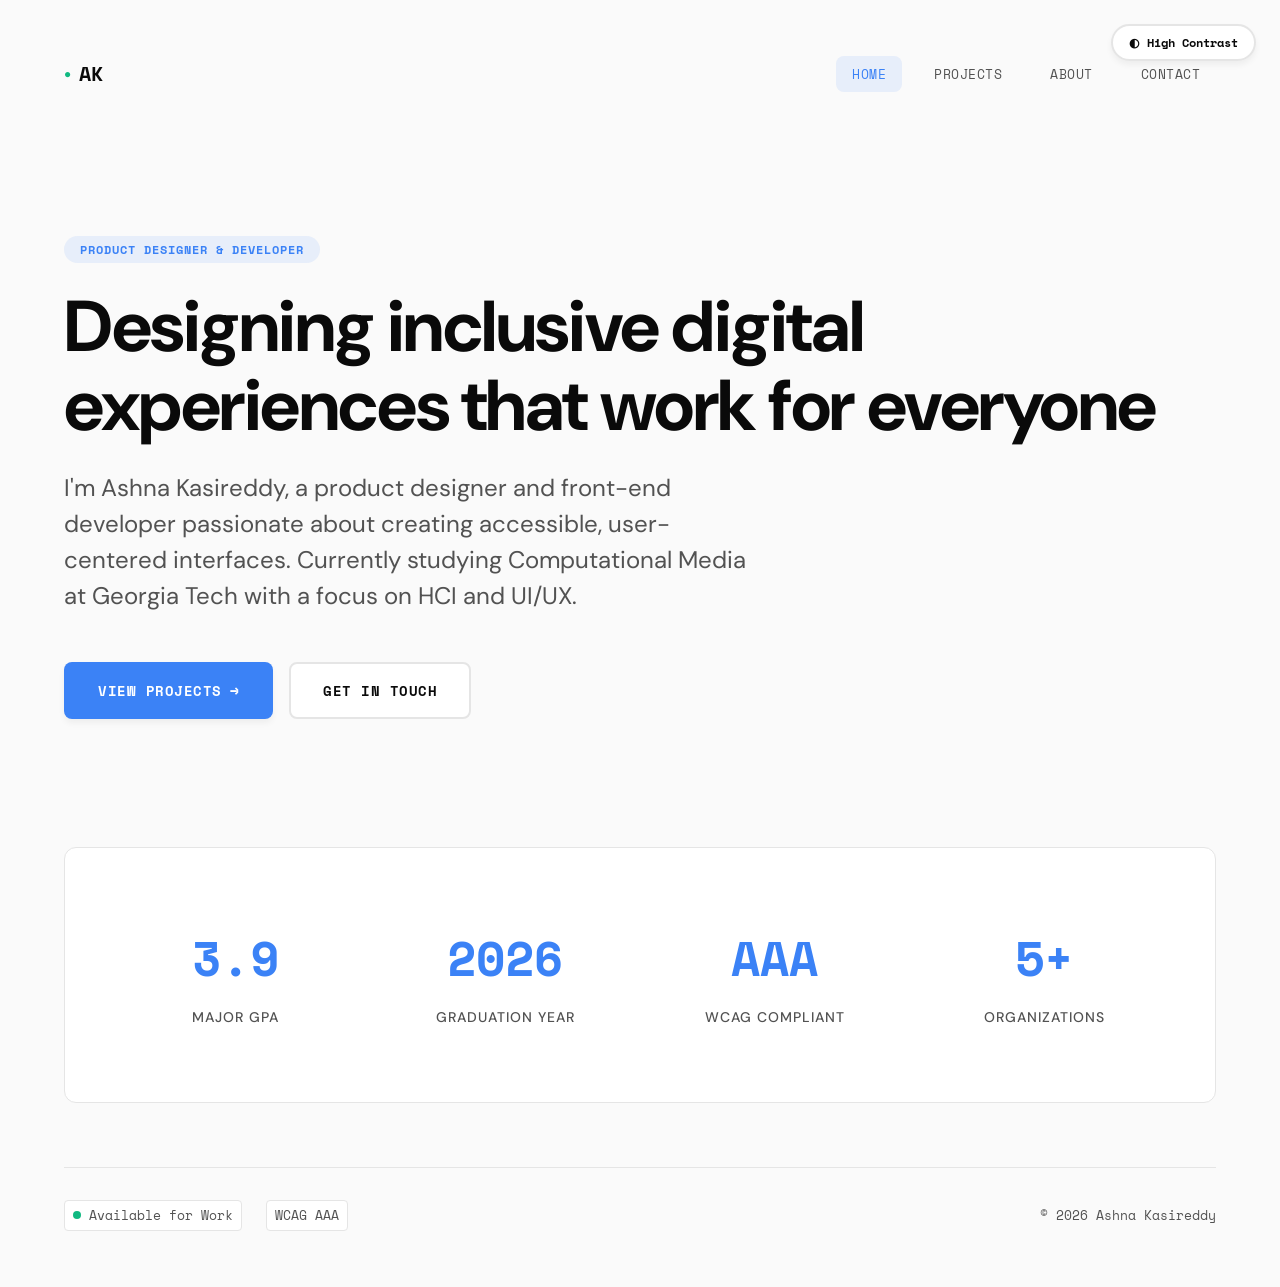
==== commit 2a6973bc: "Add closing section tag for the main section" ====
--- a/index.html
+++ b/index.html
@@ -929,6 +929,7 @@
                     </article>
                 </div>
             </section>
+        </section>
         <!-- ABOUT SECTION -->
         <section id="about-section" class="content-section" aria-labelledby="about-heading">
             <div class="about-content">
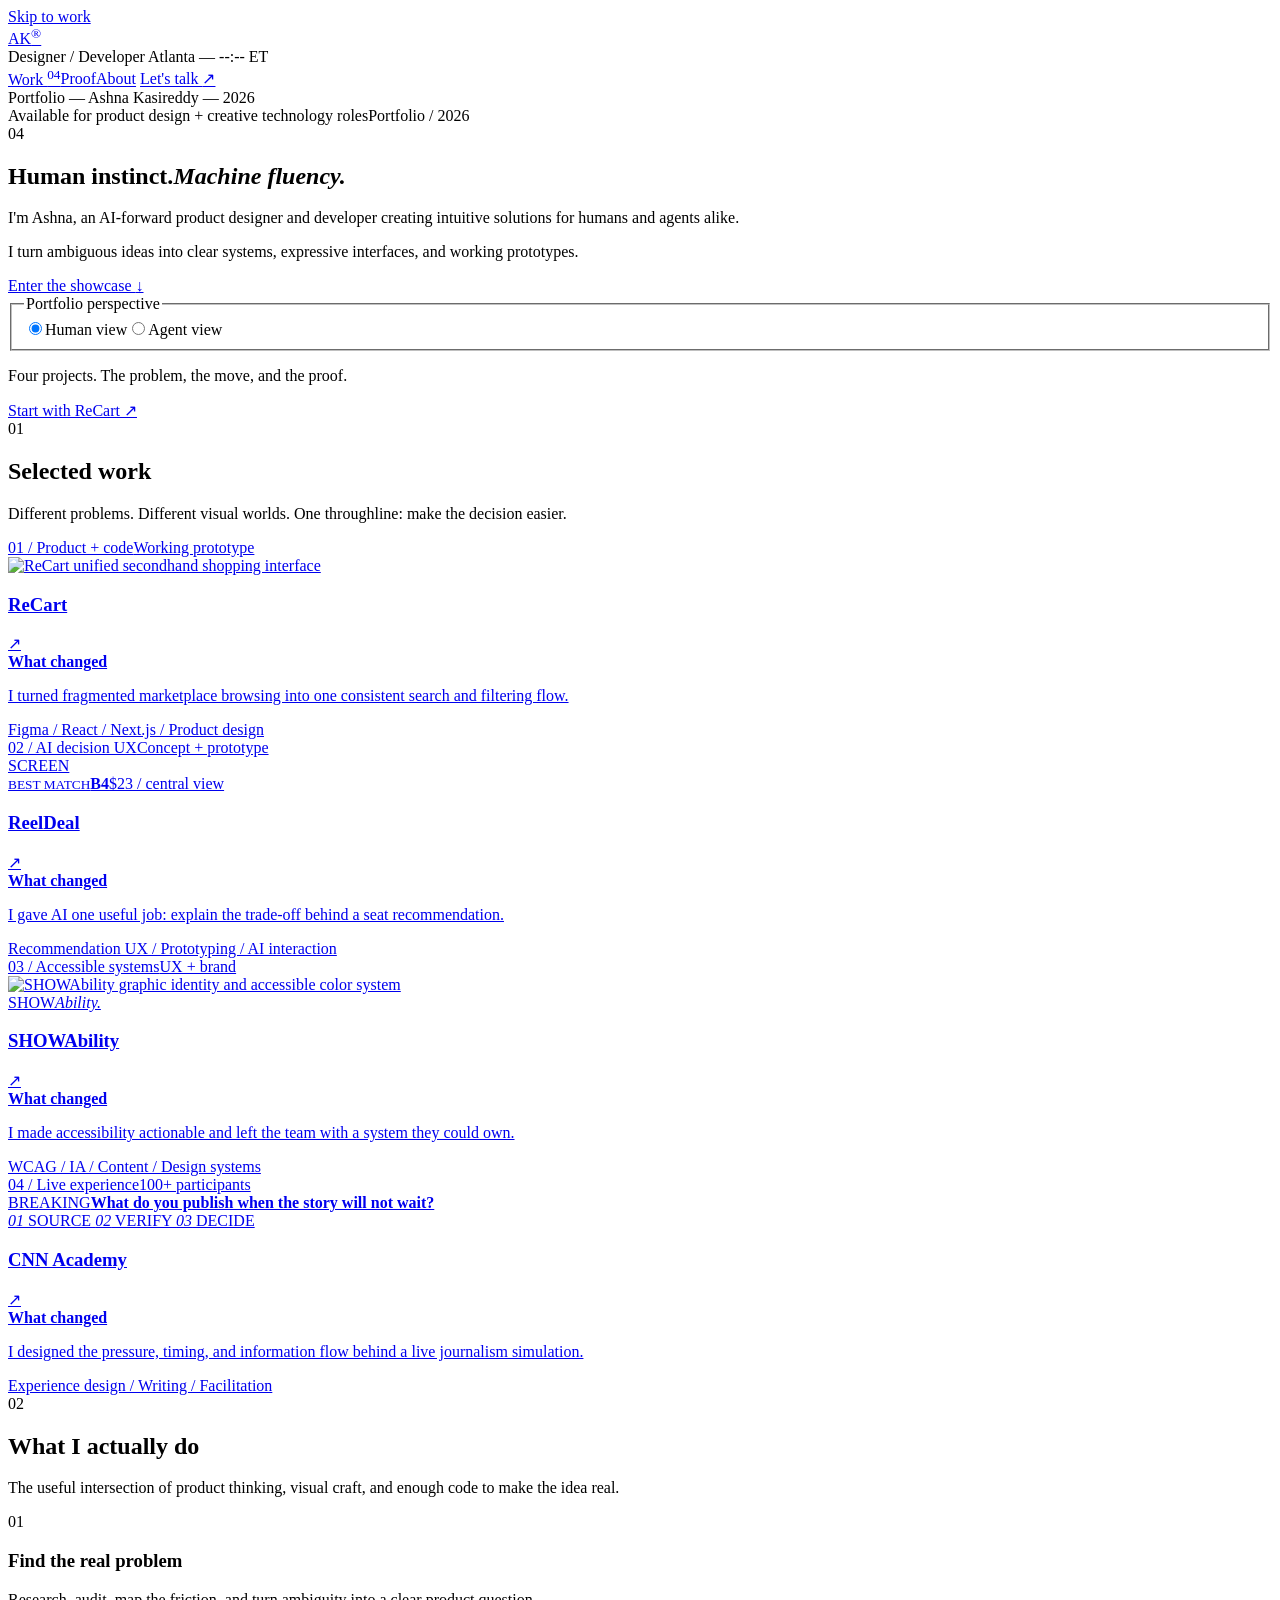
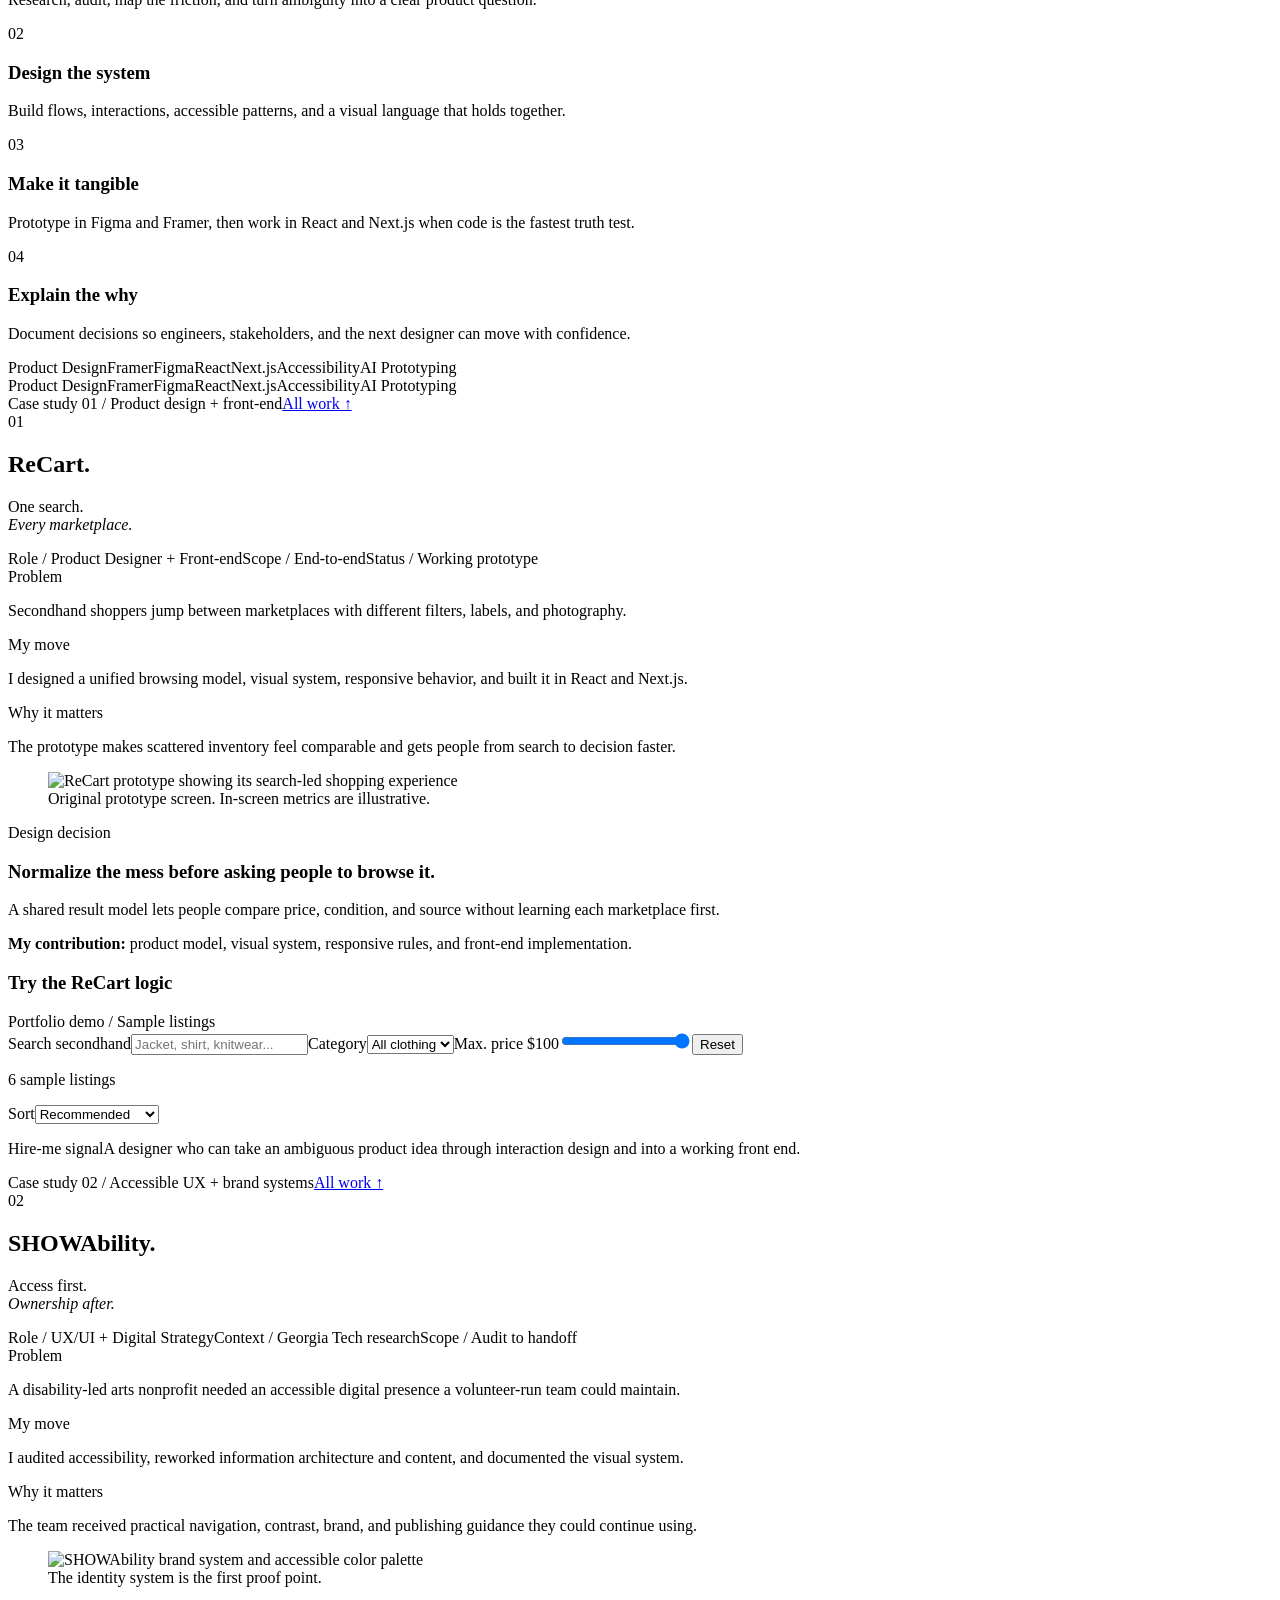
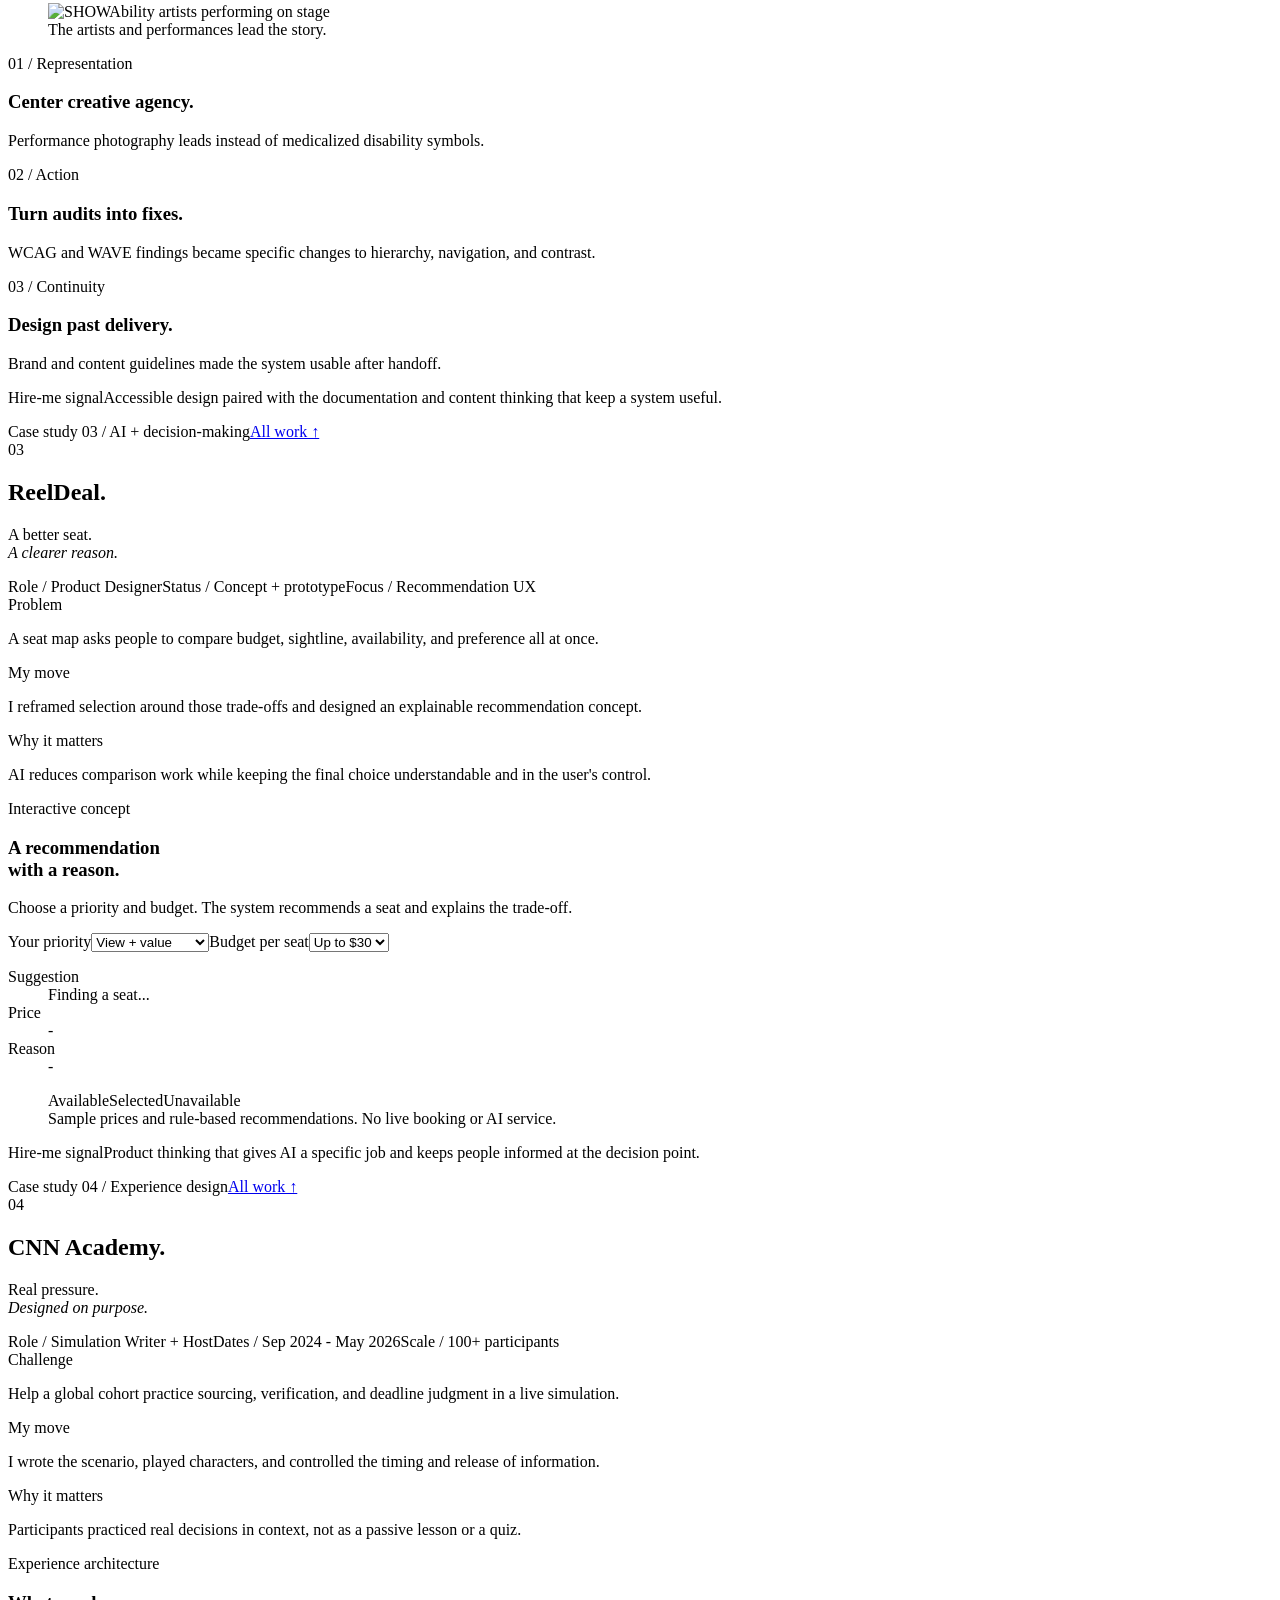
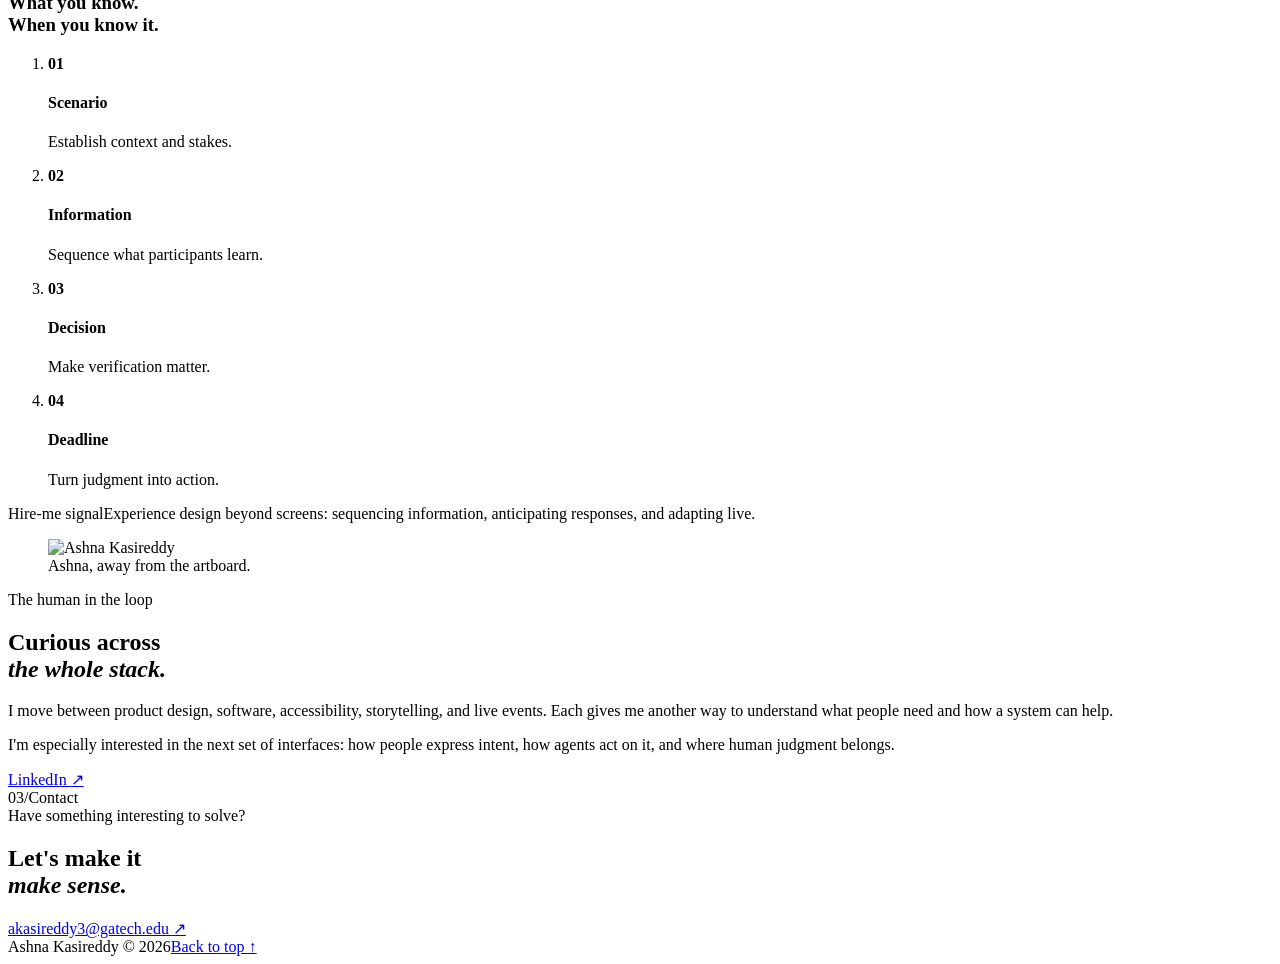
==== commit a60b293c: "Update print statement from 'Hello' to 'Goodbye'" ====
--- a/index.html
+++ b/index.html
@@ -1,1226 +1,148 @@
-<!DOCTYPE html>
+<!doctype html>
 <html lang="en">
 <head>
-    <meta charset="UTF-8">
-    <meta name="viewport" content="width=device-width, initial-scale=1.0">
-    <title>Ashna Kasireddy - Product Designer & Developer</title>
-    <link rel="preconnect" href="https://fonts.googleapis.com">
-    <link rel="preconnect" href="https://fonts.gstatic.com" crossorigin>
-    <link href="https://fonts.googleapis.com/css2?family=DM+Sans:wght@400;500;700&family=Space+Mono:wght@400;700&display=swap" rel="stylesheet">
-    <style>
-        * {
-            margin: 0;
-            padding: 0;
-            box-sizing: border-box;
-        }
-
-        :root {
-            /* Color System */
-            --color-bg: #FAFAFA;
-            --color-surface: #FFFFFF;
-            --color-text-primary: #0A0A0A;
-            --color-text-secondary: #525252;
-            --color-text-tertiary: #737373;
-            --color-accent: #3B82F6;
-            --color-accent-hover: #2563EB;
-            --color-border: #E5E5E5;
-            --color-success: #10B981;
-            --color-warning: #F59E0B;
-            --color-error: #EF4444;
-            
-            /* Typography */
-            --font-primary: 'DM Sans', -apple-system, BlinkMacSystemFont, sans-serif;
-            --font-mono: 'Space Mono', 'Courier New', monospace;
-            
-            /* Spacing */
-            --space-xs: 4px;
-            --space-sm: 8px;
-            --space-md: 16px;
-            --space-lg: 24px;
-            --space-xl: 32px;
-            --space-2xl: 48px;
-            --space-3xl: 64px;
-            
-            /* Border Radius */
-            --radius-sm: 4px;
-            --radius-md: 8px;
-            --radius-lg: 12px;
-            --radius-xl: 16px;
-            --radius-full: 9999px;
-            
-            /* Shadows */
-            --shadow-sm: 0 1px 2px rgba(0, 0, 0, 0.04);
-            --shadow-md: 0 4px 6px rgba(0, 0, 0, 0.05);
-            --shadow-lg: 0 10px 15px rgba(0, 0, 0, 0.08);
-            --shadow-xl: 0 20px 25px rgba(0, 0, 0, 0.1);
-            
-            /* Transitions */
-            --transition-fast: 150ms cubic-bezier(0.4, 0, 0.2, 1);
-            --transition-base: 250ms cubic-bezier(0.4, 0, 0.2, 1);
-            --transition-slow: 350ms cubic-bezier(0.4, 0, 0.2, 1);
-        }
-
-        /* Screen Reader Only */
-        .sr-only {
-            position: absolute;
-            width: 1px;
-            height: 1px;
-            padding: 0;
-            margin: -1px;
-            overflow: hidden;
-            clip: rect(0, 0, 0, 0);
-            white-space: nowrap;
-            border-width: 0;
-        }
-
-        body {
-            font-family: var(--font-primary);
-            background-color: var(--color-bg);
-            color: var(--color-text-primary);
-            line-height: 1.6;
-            font-size: 16px;
-            overflow-x: hidden;
-            -webkit-font-smoothing: antialiased;
-            -moz-osx-font-smoothing: grayscale;
-        }
-
-        /* Accessibility Toggle */
-        .accessibility-toggle {
-            position: fixed;
-            top: var(--space-lg);
-            right: var(--space-lg);
-            z-index: 10000;
-            background: var(--color-surface);
-            border: 2px solid var(--color-border);
-            padding: var(--space-sm) var(--space-md);
-            cursor: pointer;
-            font-family: var(--font-mono);
-            font-size: 12px;
-            font-weight: 700;
-            color: var(--color-text-primary);
-            border-radius: var(--radius-full);
-            box-shadow: var(--shadow-md);
-            transition: all var(--transition-base);
-            display: flex;
-            align-items: center;
-            gap: var(--space-sm);
-        }
-
-        .accessibility-toggle:hover {
-            transform: translateY(-2px);
-            box-shadow: var(--shadow-lg);
-            border-color: var(--color-accent);
-        }
-
-        .accessibility-toggle:focus {
-            outline: 3px solid var(--color-accent);
-            outline-offset: 3px;
-        }
-
-        /* Main Container */
-        .container {
-            max-width: 1200px;
-            margin: 0 auto;
-            padding: var(--space-lg);
-        }
-
-        /* Navigation */
-        .nav {
-            display: flex;
-            justify-content: space-between;
-            align-items: center;
-            padding: var(--space-xl) 0;
-            margin-bottom: var(--space-2xl);
-            position: sticky;
-            top: 0;
-            background: var(--color-bg);
-            z-index: 100;
-            animation: slideDown 0.6s cubic-bezier(0.16, 1, 0.3, 1);
-        }
-
-        @keyframes slideDown {
-            from {
-                opacity: 0;
-                transform: translateY(-20px);
-            }
-            to {
-                opacity: 1;
-                transform: translateY(0);
-            }
-        }
-
-        .logo {
-            font-size: 20px;
-            font-weight: 700;
-            color: var(--color-text-primary);
-            text-decoration: none;
-            font-family: var(--font-mono);
-            display: flex;
-            align-items: center;
-            gap: var(--space-sm);
-            transition: color var(--transition-base);
-        }
-
-        .logo:hover {
-            color: var(--color-accent);
-        }
-
-        .logo::before {
-            content: '●';
-            color: var(--color-success);
-            font-size: 12px;
-            animation: pulse 2s ease-in-out infinite;
-        }
-
-        @keyframes pulse {
-            0%, 100% {
-                opacity: 1;
-            }
-            50% {
-                opacity: 0.4;
-            }
-        }
-
-        .nav-links {
-            display: flex;
-            gap: var(--space-md);
-            list-style: none;
-        }
-
-        .nav-button {
-            background: transparent;
-            border: none;
-            padding: var(--space-sm) var(--space-md);
-            cursor: pointer;
-            font-family: var(--font-mono);
-            font-size: 13px;
-            font-weight: 500;
-            color: var(--color-text-secondary);
-            border-radius: var(--radius-md);
-            transition: all var(--transition-base);
-            position: relative;
-            text-transform: uppercase;
-            letter-spacing: 0.5px;
-        }
-
-        .nav-button:hover {
-            color: var(--color-text-primary);
-            background: var(--color-surface);
-        }
-
-        .nav-button.active {
-            color: var(--color-accent);
-            background: rgba(59, 130, 246, 0.1);
-        }
-
-        .nav-button:focus {
-            outline: 2px solid var(--color-accent);
-            outline-offset: 2px;
-        }
-
-        /* Content Sections */
-        .content-section {
-            display: none;
-            animation: fadeIn 0.5s ease-out;
-        }
-
-        .content-section.active {
-            display: block;
-        }
-
-        @keyframes fadeIn {
-            from {
-                opacity: 0;
-                transform: translateY(20px);
-            }
-            to {
-                opacity: 1;
-                transform: translateY(0);
-            }
-        }
-
-        /* Hero Section */
-        .hero {
-            padding: var(--space-3xl) 0;
-            margin-bottom: var(--space-3xl);
-        }
-
-        .hero-label {
-            display: inline-block;
-            font-family: var(--font-mono);
-            font-size: 12px;
-            font-weight: 700;
-            color: var(--color-accent);
-            background: rgba(59, 130, 246, 0.1);
-            padding: var(--space-xs) var(--space-md);
-            border-radius: var(--radius-full);
-            margin-bottom: var(--space-lg);
-            text-transform: uppercase;
-            letter-spacing: 1px;
-        }
-
-        .hero-title {
-            font-size: clamp(40px, 6vw, 72px);
-            font-weight: 700;
-            line-height: 1.1;
-            margin-bottom: var(--space-lg);
-            color: var(--color-text-primary);
-            letter-spacing: -0.02em;
-        }
-
-        .hero-description {
-            font-size: clamp(18px, 2vw, 24px);
-            color: var(--color-text-secondary);
-            max-width: 700px;
-            margin-bottom: var(--space-2xl);
-            line-height: 1.5;
-        }
-
-        .hero-cta {
-            display: flex;
-            gap: var(--space-md);
-            flex-wrap: wrap;
-        }
-
-        .btn {
-            display: inline-flex;
-            align-items: center;
-            gap: var(--space-sm);
-            padding: var(--space-md) var(--space-xl);
-            font-family: var(--font-mono);
-            font-size: 14px;
-            font-weight: 700;
-            text-decoration: none;
-            border-radius: var(--radius-md);
-            transition: all var(--transition-base);
-            cursor: pointer;
-            border: 2px solid transparent;
-            text-transform: uppercase;
-            letter-spacing: 0.5px;
-        }
-
-        .btn-primary {
-            background: var(--color-accent);
-            color: white;
-            box-shadow: var(--shadow-md);
-        }
-
-        .btn-primary:hover {
-            background: var(--color-accent-hover);
-            transform: translateY(-2px);
-            box-shadow: var(--shadow-lg);
-        }
-
-        .btn-secondary {
-            background: var(--color-surface);
-            color: var(--color-text-primary);
-            border-color: var(--color-border);
-        }
-
-        .btn-secondary:hover {
-            border-color: var(--color-accent);
-            color: var(--color-accent);
-            transform: translateY(-2px);
-            box-shadow: var(--shadow-md);
-        }
-
-        .btn:focus {
-            outline: 3px solid var(--color-accent);
-            outline-offset: 3px;
-        }
-
-        /* Project Grid */
-        .projects-grid {
-            display: grid;
-            grid-template-columns: repeat(auto-fill, minmax(350px, 1fr));
-            gap: var(--space-xl);
-            margin-bottom: var(--space-3xl);
-        }
-
-        .project-card {
-            background: var(--color-surface);
-            border-radius: var(--radius-lg);
-            overflow: hidden;
-            box-shadow: var(--shadow-sm);
-            transition: all var(--transition-slow);
-            border: 1px solid var(--color-border);
-            cursor: pointer;
-            position: relative;
-        }
-
-        .project-card::before {
-            content: '';
-            position: absolute;
-            top: 0;
-            left: 0;
-            right: 0;
-            height: 4px;
-            background: var(--color-accent);
-            transform: scaleX(0);
-            transform-origin: left;
-            transition: transform var(--transition-slow);
-        }
-
-        .project-card:hover {
-            transform: translateY(-4px);
-            box-shadow: var(--shadow-xl);
-        }
-
-        .project-card:hover::before {
-            transform: scaleX(1);
-        }
-
-        .project-card:focus-within {
-            outline: 3px solid var(--color-accent);
-            outline-offset: 3px;
-        }
-
-        .project-image {
-            width: 100%;
-            height: 240px;
-            object-fit: cover;
-            background: var(--color-bg);
-            display: flex;
-            align-items: center;
-            justify-content: center;
-            font-size: 64px;
-            transition: transform var(--transition-slow);
-        }
-
-        .project-card:hover .project-image {
-            transform: scale(1.05);
-        }
-
-        .project-content {
-            padding: var(--space-lg);
-        }
-
-        .project-tag {
-            display: inline-block;
-            font-family: var(--font-mono);
-            font-size: 11px;
-            font-weight: 700;
-            color: var(--color-accent);
-            background: rgba(59, 130, 246, 0.1);
-            padding: var(--space-xs) var(--space-sm);
-            border-radius: var(--radius-sm);
-            margin-bottom: var(--space-sm);
-            text-transform: uppercase;
-            letter-spacing: 0.5px;
-        }
-
-        .project-title {
-            font-size: 22px;
-            font-weight: 700;
-            margin-bottom: var(--space-sm);
-            color: var(--color-text-primary);
-        }
-
-        .project-description {
-            font-size: 15px;
-            color: var(--color-text-secondary);
-            margin-bottom: var(--space-md);
-            line-height: 1.6;
-        }
-
-        .project-tech {
-            display: flex;
-            flex-wrap: wrap;
-            gap: var(--space-sm);
-            margin-top: var(--space-md);
-        }
-
-        .tech-tag {
-            font-family: var(--font-mono);
-            font-size: 11px;
-            color: var(--color-text-tertiary);
-            background: var(--color-bg);
-            padding: var(--space-xs) var(--space-sm);
-            border-radius: var(--radius-sm);
-        }
-
-        /* Stats Section */
-        .stats {
-            display: grid;
-            grid-template-columns: repeat(auto-fit, minmax(200px, 1fr));
-            gap: var(--space-lg);
-            margin: var(--space-3xl) 0;
-            padding: var(--space-2xl);
-            background: var(--color-surface);
-            border-radius: var(--radius-lg);
-            border: 1px solid var(--color-border);
-        }
-
-        .stat-item {
-            text-align: center;
-            padding: var(--space-lg);
-        }
-
-        .stat-number {
-            font-size: 48px;
-            font-weight: 700;
-            color: var(--color-accent);
-            font-family: var(--font-mono);
-            display: block;
-            margin-bottom: var(--space-sm);
-        }
-
-        .stat-label {
-            font-size: 14px;
-            color: var(--color-text-secondary);
-            text-transform: uppercase;
-            letter-spacing: 1px;
-            font-weight: 500;
-        }
-
-        /* About Section */
-        .about-content {
-            max-width: 800px;
-        }
-
-        .section-title {
-            font-size: clamp(32px, 4vw, 48px);
-            font-weight: 700;
-            margin-bottom: var(--space-xl);
-            color: var(--color-text-primary);
-            letter-spacing: -0.02em;
-        }
-
-        .section-card {
-            background: var(--color-surface);
-            border: 1px solid var(--color-border);
-            border-radius: var(--radius-lg);
-            padding: var(--space-xl);
-            margin-bottom: var(--space-lg);
-            transition: all var(--transition-base);
-        }
-
-        .section-card:hover {
-            box-shadow: var(--shadow-md);
-            border-color: var(--color-accent);
-        }
-
-        .section-card h2 {
-            font-size: 24px;
-            font-weight: 700;
-            margin-bottom: var(--space-md);
-            color: var(--color-text-primary);
-        }
-
-        .section-card p {
-            color: var(--color-text-secondary);
-            margin-bottom: var(--space-md);
-            line-height: 1.7;
-        }
-
-        .section-card ul {
-            list-style: none;
-            padding: 0;
-        }
-
-        .section-card li {
-            color: var(--color-text-secondary);
-            margin-bottom: var(--space-md);
-            padding-left: var(--space-lg);
-            position: relative;
-            line-height: 1.7;
-        }
-
-        .section-card li::before {
-            content: '→';
-            position: absolute;
-            left: 0;
-            color: var(--color-accent);
-            font-weight: 700;
-        }
-
-        .section-card strong {
-            color: var(--color-text-primary);
-            font-weight: 600;
-        }
-
-        .section-card a {
-            color: var(--color-accent);
-            text-decoration: none;
-            font-weight: 600;
-            transition: color var(--transition-base);
-            border-bottom: 2px solid transparent;
-        }
-
-        .section-card a:hover {
-            color: var(--color-accent-hover);
-            border-bottom-color: var(--color-accent-hover);
-        }
-
-        .section-card a:focus {
-            outline: 2px solid var(--color-accent);
-            outline-offset: 3px;
-        }
-
-        /* Contact Grid */
-        .contact-grid {
-            display: grid;
-            gap: var(--space-lg);
-            margin-top: var(--space-xl);
-        }
-
-        .contact-item {
-            display: flex;
-            align-items: center;
-            gap: var(--space-md);
-            padding: var(--space-lg);
-            background: var(--color-surface);
-            border: 1px solid var(--color-border);
-            border-radius: var(--radius-md);
-            transition: all var(--transition-base);
-        }
-
-        .contact-item:hover {
-            border-color: var(--color-accent);
-            box-shadow: var(--shadow-md);
-            transform: translateX(4px);
-        }
-
-        .contact-icon {
-            width: 48px;
-            height: 48px;
-            background: rgba(59, 130, 246, 0.1);
-            border-radius: var(--radius-md);
-            display: flex;
-            align-items: center;
-            justify-content: center;
-            font-size: 24px;
-            flex-shrink: 0;
-        }
-
-        .contact-info {
-            flex: 1;
-        }
-
-        .contact-label {
-            font-size: 12px;
-            color: var(--color-text-tertiary);
-            text-transform: uppercase;
-            letter-spacing: 1px;
-            font-weight: 600;
-            margin-bottom: var(--space-xs);
-        }
-
-        .contact-value {
-            font-size: 16px;
-            color: var(--color-text-primary);
-            font-weight: 500;
-        }
-
-        .contact-value a {
-            color: var(--color-text-primary);
-            text-decoration: none;
-            transition: color var(--transition-base);
-        }
-
-        .contact-value a:hover {
-            color: var(--color-accent);
-        }
-
-        .contact-value a:focus {
-            outline: 2px solid var(--color-accent);
-            outline-offset: 2px;
-            border-radius: var(--radius-sm);
-        }
-
-        /* Footer */
-        .footer {
-            margin-top: var(--space-3xl);
-            padding: var(--space-xl) 0;
-            border-top: 1px solid var(--color-border);
-            display: flex;
-            justify-content: space-between;
-            align-items: center;
-            flex-wrap: wrap;
-            gap: var(--space-md);
-        }
-
-        .footer-info {
-            display: flex;
-            align-items: center;
-            gap: var(--space-lg);
-            font-size: 13px;
-            color: var(--color-text-secondary);
-            font-family: var(--font-mono);
-        }
-
-        .footer-badge {
-            display: flex;
-            align-items: center;
-            gap: var(--space-sm);
-            padding: var(--space-xs) var(--space-sm);
-            background: var(--color-surface);
-            border: 1px solid var(--color-border);
-            border-radius: var(--radius-sm);
-        }
-
-        .status-dot {
-            width: 8px;
-            height: 8px;
-            border-radius: 50%;
-            background: var(--color-success);
-            animation: pulse 2s ease-in-out infinite;
-        }
-
-        /* Responsive */
-        @media (max-width: 768px) {
-            .container {
-                padding: var(--space-md);
-            }
-
-            .nav {
-                flex-direction: column;
-                gap: var(--space-md);
-                align-items: flex-start;
-            }
-
-            .nav-links {
-                width: 100%;
-                overflow-x: auto;
-                padding-bottom: var(--space-sm);
-            }
-
-            .hero {
-                padding: var(--space-xl) 0;
-            }
-
-            .projects-grid {
-                grid-template-columns: 1fr;
-            }
-
-            .stats {
-                grid-template-columns: 1fr;
-            }
-
-            .footer {
-                flex-direction: column;
-                align-items: flex-start;
-            }
-
-            .accessibility-toggle {
-                top: var(--space-md);
-                right: var(--space-md);
-                font-size: 11px;
-            }
-        }
-
-        /* High Contrast Mode */
-        body.high-contrast {
-            --color-bg: #FFFFFF;
-            --color-surface: #FFFFFF;
-            --color-text-primary: #000000;
-            --color-text-secondary: #000000;
-            --color-text-tertiary: #000000;
-            --color-border: #000000;
-        }
-
-        body.high-contrast .project-card,
-        body.high-contrast .section-card,
-        body.high-contrast .contact-item {
-            border: 2px solid #000000;
-        }
-
-        body.high-contrast .btn-secondary {
-            border: 2px solid #000000;
-        }
-
-        /* Focus Visible */
-        *:focus-visible {
-            outline: 3px solid var(--color-accent);
-            outline-offset: 3px;
-        }
-
-        /* Reduced Motion */
-        @media (prefers-reduced-motion: reduce) {
-            *,
-            *::before,
-            *::after {
-                animation-duration: 0.01ms !important;
-                animation-iteration-count: 1 !important;
-                transition-duration: 0.01ms !important;
-            }
-        }
-    </style>
+  <meta charset="utf-8">
+  <meta name="viewport" content="width=device-width,initial-scale=1">
+  <meta name="theme-color" content="#090909">
+  <title>Ashna Kasireddy | AI-Forward Product Designer &amp; Developer</title>
+  <meta name="description" content="AI-forward product designer and developer creating intuitive solutions for humans and agents alike. Selected work by Ashna Kasireddy.">
+  <link rel="icon" type="image/svg+xml" href="data:image/svg+xml,%3Csvg xmlns='http://www.w3.org/2000/svg' viewBox='0 0 64 64'%3E%3Crect width='64' height='64' rx='12' fill='%23090909'/%3E%3Cpath d='M16 46 29 16h7l13 30h-9l-2-6H26l-2 6Zm13-13h7l-3.5-10Z' fill='%23fff'/%3E%3C/svg%3E">
+  <link rel="preconnect" href="https://fonts.googleapis.com">
+  <link rel="preconnect" href="https://fonts.gstatic.com" crossorigin>
+  <link href="https://fonts.googleapis.com/css2?family=DM+Mono:wght@400;500&amp;family=Instrument+Sans:wght@400;500;600;700&amp;family=Newsreader:ital,wght@1,400&amp;display=swap" rel="stylesheet">
+  <link rel="stylesheet" href="style.css">
+  <link rel="alternate" type="application/json" href="portfolio.json" title="Ashna Kasireddy structured profile">
 </head>
 <body>
-    <!-- Accessibility Toggle -->
-    <button class="accessibility-toggle" onclick="toggleHighContrast()" aria-label="Toggle high contrast mode">
-        <span aria-hidden="true">◐</span>
-        <span id="contrast-label">High Contrast</span>
-    </button>
+  <a class="skip" href="#work">Skip to work</a>
+  <header class="navigation">
+    <a class="brand" href="#top" aria-label="Ashna Kasireddy home">AK<sup>&reg;</sup></a>
+    <div class="nav-status">
+      <span class="nav-note">Designer / Developer</span>
+      <span class="status-chip"><i class="status-dot" aria-hidden="true"></i>Atlanta &mdash; <time id="localTime">--:--</time> ET</span>
+    </div>
+    <nav aria-label="Main navigation">
+      <a href="#work">Work <sup>04</sup></a><a href="#proof">Proof</a><a href="#about">About</a>
+      <a class="nav-contact" href="mailto:akasireddy3@gatech.edu">Let's talk <span aria-hidden="true">&nearr;</span></a>
+    </nav>
+  </header>
 
-    <div class="container">
-        <!-- Navigation -->
-        <nav class="nav" role="navigation" aria-label="Main navigation">
-            <a href="#" class="logo" aria-label="Ashna Kasireddy - Home">AK</a>
-            <ul class="nav-links">
-                <li><button class="nav-button active" data-section="home" onclick="showSection('home')" aria-label="Navigate to home">Home</button></li>
-                <li><button class="nav-button" data-section="projects" onclick="showSection('projects')" aria-label="Navigate to projects">Projects</button></li>
-                <li><button class="nav-button" data-section="about" onclick="showSection('about')" aria-label="Navigate to about">About</button></li>
-                <li><button class="nav-button" data-section="contact" onclick="showSection('contact')" aria-label="Navigate to contact">Contact</button></li>
-            </ul>
-        </nav>
+  <main id="top">
+    <section class="hero" aria-labelledby="name">
+      <div class="hero-grid" aria-hidden="true"></div>
+      <div class="hero-spine" aria-hidden="true"><span>Portfolio &mdash; Ashna Kasireddy &mdash; 2026</span></div>
+      <div class="wrap hero-inner">
+        <div class="hero-kicker"><span>Available for product design + creative technology roles</span><span>Portfolio / 2026</span></div>
+        <div class="hero-headline">
+          <span class="hero-ghost" aria-hidden="true">04</span>
+          <h1 id="name"><span>Human instinct.</span><em>Machine fluency.</em></h1>
+        </div>
+        <div class="hero-footer">
+          <p class="tagline">I'm Ashna, an AI-forward product designer and developer creating intuitive solutions for humans and agents alike.</p>
+          <div class="hero-aside"><p>I turn ambiguous ideas into clear systems, expressive interfaces, and working prototypes.</p><a class="arrow-link" href="#work">Enter the showcase <span aria-hidden="true">&darr;</span></a></div>
+        </div>
+        <div class="perspective" data-perspective="human">
+          <fieldset class="segmented"><legend class="sr-only">Portfolio perspective</legend><label><input type="radio" name="perspective" value="human" checked><span>Human view</span></label><label><input type="radio" name="perspective" value="agent"><span>Agent view</span></label></fieldset>
+          <div class="perspective-output" aria-live="polite"><p id="perspective-copy">Four projects. The problem, the move, and the proof.</p><a id="perspective-link" href="#recart">Start with ReCart &nearr;</a></div>
+        </div>
+      </div>
+    </section>
 
-        <!-- HOME SECTION -->
-        <section id="home-section" class="content-section active" aria-labelledby="home-heading">
-            <div class="hero">
-                <span class="hero-label" role="text">Product Designer & Developer</span>
-                <h1 id="home-heading" class="hero-title">
-                    Designing inclusive digital experiences that work for everyone
-                </h1>
-                <p class="hero-description">
-                    I'm Ashna Kasireddy, a product designer and front-end developer passionate about creating accessible, user-centered interfaces. Currently studying Computational Media at Georgia Tech with a focus on HCI and UI/UX.
-                </p>
-                <div class="hero-cta">
-                    <button class="btn btn-primary" onclick="showSection('projects')" aria-label="View my projects">
-                        View Projects
-                        <span aria-hidden="true">→</span>
-                    </button>
-                    <button class="btn btn-secondary" onclick="showSection('contact')" aria-label="Get in touch">
-                        Get in Touch
-                    </button>
-                </div>
-            </div>
+    <section class="showcase wrap" id="work" aria-labelledby="work-title">
+      <div class="section-heading"><div><span class="section-number">01</span><h2 id="work-title">Selected work</h2></div><p>Different problems. Different visual worlds. One throughline: make the decision easier.</p></div>
+      <div class="showcase-grid">
+        <a class="showcase-card recart-card" href="#recart">
+          <div class="card-top"><span>01 / Product + code</span><span>Working prototype</span></div>
+          <img src="assets/recart.jpg" alt="ReCart unified secondhand shopping interface" width="1500" height="955">
+          <div class="card-title"><h3>ReCart</h3><span aria-hidden="true">&nearr;</span></div>
+          <div class="card-reveal"><strong>What changed</strong><p>I turned fragmented marketplace browsing into one consistent search and filtering flow.</p><span>Figma / React / Next.js / Product design</span></div>
+        </a>
+        <a class="showcase-card reeldeal-card" href="#reeldeal">
+          <div class="card-top"><span>02 / AI decision UX</span><span>Concept + prototype</span></div>
+          <div class="reel-visual" aria-hidden="true"><span class="screen-line">SCREEN</span><div class="mini-seats"><i></i><i></i><i></i><i></i><i></i><i></i><i></i><i></i><i></i><i></i><i></i><i class="mini-chosen"></i><i></i><i></i><i></i><i></i><i></i><i></i><i></i><i></i><i></i><i></i><i></i><i></i><i></i><i></i><i></i><i></i><i></i><i></i><i></i><i></i><i></i><i></i><i></i><i></i><i></i><i></i><i></i><i></i></div><div class="seat-callout"><small>BEST MATCH</small><strong>B4</strong><span>$23 / central view</span></div></div>
+          <div class="card-title"><h3>ReelDeal</h3><span aria-hidden="true">&nearr;</span></div>
+          <div class="card-reveal"><strong>What changed</strong><p>I gave AI one useful job: explain the trade-off behind a seat recommendation.</p><span>Recommendation UX / Prototyping / AI interaction</span></div>
+        </a>
+        <a class="showcase-card showability-card" href="#showability">
+          <div class="card-top"><span>03 / Accessible systems</span><span>UX + brand</span></div>
+          <img src="assets/showability-system.png" alt="SHOWAbility graphic identity and accessible color system">
+          <div class="show-wordmark" aria-hidden="true">SHOW<em>Ability.</em></div>
+          <div class="card-title"><h3>SHOWAbility</h3><span aria-hidden="true">&nearr;</span></div>
+          <div class="card-reveal"><strong>What changed</strong><p>I made accessibility actionable and left the team with a system they could own.</p><span>WCAG / IA / Content / Design systems</span></div>
+        </a>
+        <a class="showcase-card cnn-card" href="#cnn">
+          <div class="card-top"><span>04 / Live experience</span><span>100+ participants</span></div>
+          <div class="cnn-visual" aria-hidden="true"><span>BREAKING</span><strong>What do you publish when the story will not wait?</strong><div><i>01</i> SOURCE <i>02</i> VERIFY <i>03</i> DECIDE</div></div>
+          <div class="card-title"><h3>CNN Academy</h3><span aria-hidden="true">&nearr;</span></div>
+          <div class="card-reveal"><strong>What changed</strong><p>I designed the pressure, timing, and information flow behind a live journalism simulation.</p><span>Experience design / Writing / Facilitation</span></div>
+        </a>
+      </div>
+    </section>
 
-            <div class="stats" role="region" aria-label="Key statistics">
-                <div class="stat-item">
-                    <span class="stat-number" aria-label="3.9 GPA">3.9</span>
-                    <span class="stat-label">Major GPA</span>
-                </div>
-                <div class="stat-item">
-                    <span class="stat-number" aria-label="2026">2026</span>
-                    <span class="stat-label">Graduation Year</span>
-                </div>
-                <div class="stat-item">
-                    <span class="stat-number" aria-label="AAA WCAG">AAA</span>
-                    <span class="stat-label">WCAG Compliant</span>
-                </div>
-                <div class="stat-item">
-                    <span class="stat-number" aria-label="5 plus organizations">5+</span>
-                    <span class="stat-label">Organizations</span>
-                </div>
-            </div>
-        </section>
+    <section class="proof-band" id="proof" aria-labelledby="proof-title">
+      <div class="wrap">
+        <div class="section-heading light-heading"><div><span class="section-number">02</span><h2 id="proof-title">What I actually do</h2></div><p>The useful intersection of product thinking, visual craft, and enough code to make the idea real.</p></div>
+        <div class="proof-list">
+          <article><span>01</span><h3>Find the real problem</h3><p>Research, audit, map the friction, and turn ambiguity into a clear product question.</p></article>
+          <article><span>02</span><h3>Design the system</h3><p>Build flows, interactions, accessible patterns, and a visual language that holds together.</p></article>
+          <article><span>03</span><h3>Make it tangible</h3><p>Prototype in Figma and Framer, then work in React and Next.js when code is the fastest truth test.</p></article>
+          <article><span>04</span><h3>Explain the why</h3><p>Document decisions so engineers, stakeholders, and the next designer can move with confidence.</p></article>
+        </div>
+        <div class="skill-marquee" aria-label="Skills and tools">
+          <div class="skill-track">
+            <div class="skill-set"><span>Product Design</span><i></i><span>Framer</span><i></i><span>Figma</span><i></i><span>React</span><i></i><span>Next.js</span><i></i><span>Accessibility</span><i></i><span>AI Prototyping</span><i></i></div>
+            <div class="skill-set" aria-hidden="true"><span>Product Design</span><i></i><span>Framer</span><i></i><span>Figma</span><i></i><span>React</span><i></i><span>Next.js</span><i></i><span>Accessibility</span><i></i><span>AI Prototyping</span><i></i></div>
+          </div>
+        </div>
+      </div>
+    </section>
 
-        <!-- PROJECTS SECTION -->
-        <section id="projects-section" class="content-section" aria-labelledby="projects-heading">
-           <section id="projects-section" class="content-section" aria-labelledby="projects-heading">
-                <h1 id="projects-heading" class="section-title">Featured Projects</h1>
-                
-                <div class="projects-grid" role="list" aria-label="Project portfolio">
-                    <article class="project-card" role="listitem">
-                        <div class="project-image" role="img" aria-label="ReCart sustainable fashion platform interface">🛍️</div>
-                        <div class="project-content">
-                            <span class="project-tag">Full Stack</span>
-                            <h2 class="project-title">ReCart</h2>
-                            <p class="project-description">
-                                Sustainable secondhand clothing search platform that aggregates listings across resale sources to reduce friction in finding affordable, eco-friendly fashion. Designed and built clean browsing experience with filtering and search flows focused on usability and fast discovery.
-                            </p>
-                            <div class="project-tech" role="list" aria-label="Technologies used in ReCart">
-                                <span class="tech-tag" role="listitem">React</span>
-                                <span class="tech-tag" role="listitem">Next.js</span>
-                                <span class="tech-tag" role="listitem">Node.js</span>
-                                <span class="tech-tag" role="listitem">UX/UI Design</span>
-                                <span class="tech-tag" role="listitem">Figma</span>
-                            </div>
-                        </div>
-                    </article>
+    <section class="case wrap" id="recart" aria-labelledby="recart-title">
+      <div class="case-head"><span>Case study 01 / Product design + front-end</span><a href="#work">All work &uarr;</a></div>
+      <div class="case-intro"><span class="case-ghost" aria-hidden="true">01</span><h2 id="recart-title">ReCart<span>.</span></h2><p>One search.<br><em>Every marketplace.</em></p></div>
+      <div class="case-meta"><span>Role / Product Designer + Front-end</span><span>Scope / End-to-end</span><span>Status / Working prototype</span></div>
+      <div class="brief"><div><span>Problem</span><p>Secondhand shoppers jump between marketplaces with different filters, labels, and photography.</p></div><div><span>My move</span><p>I designed a unified browsing model, visual system, responsive behavior, and built it in React and Next.js.</p></div><div><span>Why it matters</span><p>The prototype makes scattered inventory feel comparable and gets people from search to decision faster.</p></div></div>
+      <div class="evidence-layout"><figure class="case-image"><img src="assets/recart.jpg" alt="ReCart prototype showing its search-led shopping experience" loading="lazy"><figcaption>Original prototype screen. In-screen metrics are illustrative.</figcaption></figure><aside class="annotation"><span>Design decision</span><h3>Normalize the mess before asking people to browse it.</h3><p>A shared result model lets people compare price, condition, and source without learning each marketplace first.</p><p><strong>My contribution:</strong> product model, visual system, responsive rules, and front-end implementation.</p></aside></div>
+      <section class="shopping-demo" aria-labelledby="demo-title">
+        <div class="demo-heading"><h3 id="demo-title">Try the ReCart logic</h3><span>Portfolio demo / Sample listings</span></div>
+        <div class="filter-bar"><label class="search-field"><span>Search secondhand</span><input type="search" id="product-search" placeholder="Jacket, shirt, knitwear..." autocomplete="off"></label><label>Category<select id="category"><option value="all">All clothing</option><option value="outerwear">Outerwear</option><option value="knitwear">Knitwear</option><option value="shirts">Shirts</option></select></label><label class="price-filter">Max. price <output id="price-output" for="price">$100</output><input id="price" type="range" min="10" max="100" value="100" step="5"></label><button type="button" class="reset-button" id="reset-filters">Reset</button></div>
+        <div class="result-heading"><p id="result-count" role="status">6 sample listings</p><label>Sort<select id="sort"><option value="recommended">Recommended</option><option value="low">Price: low to high</option><option value="high">Price: high to low</option></select></label></div><div class="product-results" id="product-results"></div><noscript><p>Enable JavaScript to explore this filtering study.</p></noscript>
+      </section>
+      <p class="team-value"><span>Hire-me signal</span>A designer who can take an ambiguous product idea through interaction design and into a working front end.</p>
+    </section>
 
-                    <article class="project-card" role="listitem">
-                        <div class="project-image" role="img" aria-label="SHOWAbility nonprofit website redesign">🎭</div>
-                        <div class="project-content">
-                            <span class="project-tag">UX/UI Design</span>
-                            <h2 class="project-title">SHOWAbility Website Remodel</h2>
-                            <p class="project-description">
-                                Partnered with SHOWAbility, an inclusive performing arts nonprofit, to redesign and modernize their website structure for clearer navigation, accessibility, and stronger storytelling. Created updated designs and page layouts to improve engagement and conversion for donors and volunteers.
-                            </p>
-                            <div class="project-tech" role="list" aria-label="Technologies used in SHOWAbility project">
-                                <span class="tech-tag" role="listitem">Figma</span>
-                                <span class="tech-tag" role="listitem">UX Research</span>
-                                <span class="tech-tag" role="listitem">Content Strategy</span>
-                                <span class="tech-tag" role="listitem">Accessibility</span>
-                            </div>
-                        </div>
-                    </article>
+    <section class="case wrap" id="showability" aria-labelledby="showability-title">
+      <div class="case-head"><span>Case study 02 / Accessible UX + brand systems</span><a href="#work">All work &uarr;</a></div>
+      <div class="case-intro"><span class="case-ghost" aria-hidden="true">02</span><h2 id="showability-title">SHOWAbility<span>.</span></h2><p>Access first.<br><em>Ownership after.</em></p></div>
+      <div class="case-meta"><span>Role / UX/UI + Digital Strategy</span><span>Context / Georgia Tech research</span><span>Scope / Audit to handoff</span></div>
+      <div class="brief"><div><span>Problem</span><p>A disability-led arts nonprofit needed an accessible digital presence a volunteer-run team could maintain.</p></div><div><span>My move</span><p>I audited accessibility, reworked information architecture and content, and documented the visual system.</p></div><div><span>Why it matters</span><p>The team received practical navigation, contrast, brand, and publishing guidance they could continue using.</p></div></div>
+      <div class="image-pair"><figure><img src="assets/showability-system.png" alt="SHOWAbility brand system and accessible color palette" loading="lazy"><figcaption>The identity system is the first proof point.</figcaption></figure><figure><img src="assets/showability-performance.jpg" alt="SHOWAbility artists performing on stage" loading="lazy"><figcaption>The artists and performances lead the story.</figcaption></figure></div>
+      <div class="decision-row"><div><span>01 / Representation</span><h3>Center creative agency.</h3><p>Performance photography leads instead of medicalized disability symbols.</p></div><div><span>02 / Action</span><h3>Turn audits into fixes.</h3><p>WCAG and WAVE findings became specific changes to hierarchy, navigation, and contrast.</p></div><div><span>03 / Continuity</span><h3>Design past delivery.</h3><p>Brand and content guidelines made the system usable after handoff.</p></div></div>
+      <p class="team-value"><span>Hire-me signal</span>Accessible design paired with the documentation and content thinking that keep a system useful.</p>
+    </section>
 
-                    <article class="project-card" role="listitem">
-                        <div class="project-image" role="img" aria-label="LeetCode Visualizer redesign interface">💻</div>
-                        <div class="project-content">
-                            <span class="project-tag">Group Project</span>
-                            <h2 class="project-title">LeetCode Visualizer Redesign</h2>
-                            <p class="project-description">
-                                Reimagined the LeetCode experience to better support learners developing core programming skills. Created five new features including Progressive Learning Pathways, Real-World Explanations, Debugger Tool, Brainstorm Mode, and AI Chatbot Help. Features layered learning and motivation through interaction.
-                            </p>
-                            <div class="project-tech" role="list" aria-label="Technologies used in LeetCode project">
-                                <span class="tech-tag" role="listitem">Figma</span>
-                                <span class="tech-tag" role="listitem">UX Design</span>
-                                <span class="tech-tag" role="listitem">Prototyping</span>
-                                <span class="tech-tag" role="listitem">User Personas</span>
-                            </div>
-                            <a href="#" class="project-link" aria-label="View LeetCode Visualizer prototype">
-                                View Prototype →
-                            </a>
-                        </div>
-                    </article>
+    <section class="case wrap" id="reeldeal" aria-labelledby="reeldeal-title">
+      <div class="case-head"><span>Case study 03 / AI + decision-making</span><a href="#work">All work &uarr;</a></div>
+      <div class="case-intro"><span class="case-ghost" aria-hidden="true">03</span><h2 id="reeldeal-title">ReelDeal<span>.</span></h2><p>A better seat.<br><em>A clearer reason.</em></p></div>
+      <div class="case-meta"><span>Role / Product Designer</span><span>Status / Concept + prototype</span><span>Focus / Recommendation UX</span></div>
+      <div class="brief"><div><span>Problem</span><p>A seat map asks people to compare budget, sightline, availability, and preference all at once.</p></div><div><span>My move</span><p>I reframed selection around those trade-offs and designed an explainable recommendation concept.</p></div><div><span>Why it matters</span><p>AI reduces comparison work while keeping the final choice understandable and in the user's control.</p></div></div>
+      <section class="seat-study" aria-labelledby="seat-title"><div><span class="study-label">Interactive concept</span><h3 id="seat-title">A recommendation<br>with a reason.</h3><p>Choose a priority and budget. The system recommends a seat and explains the trade-off.</p><div class="seat-controls"><label>Your priority<select id="seat-priority"><option value="balanced">View + value</option><option value="budget">Lowest price</option><option value="center">Central sightline</option></select></label><label>Budget per seat<select id="seat-budget"><option value="30">Up to $30</option><option value="20">Up to $20</option><option value="15">Up to $15</option><option value="10">Up to $10</option></select></label></div><dl class="recommendation" aria-live="polite"><div><dt id="seat-kind">Suggestion</dt><dd id="seat-choice">Finding a seat...</dd></div><div><dt>Price</dt><dd id="seat-price">-</dd></div><div><dt>Reason</dt><dd id="seat-reason">-</dd></div></dl></div><figure><div class="seat-map" role="group" aria-label="Sample theater seats"></div><div class="seat-legend"><span><i></i>Available</span><span><i class="chosen"></i>Selected</span><span><i class="unavailable"></i>Unavailable</span></div><figcaption>Sample prices and rule-based recommendations. No live booking or AI service.</figcaption><noscript><p>Enable JavaScript to explore this study.</p></noscript></figure></section>
+      <p class="team-value"><span>Hire-me signal</span>Product thinking that gives AI a specific job and keeps people informed at the decision point.</p>
+    </section>
 
-                    <article class="project-card" role="listitem">
-                        <div class="project-image" role="img" aria-label="Space Safari educational game interface">🚀</div>
-                        <div class="project-content">
-                            <span class="project-tag">Educational Design</span>
-                            <h2 class="project-title">Space Safari</h2>
-                            <p class="project-description">
-                                Interactive Figma prototype teaching young students (ages 6–10) about planets in the solar system. Game-like design with orbiting planets, zoom interactions, fun facts, and quiz reinforcement. Evolved through user testing with three participants, incorporating feedback on UI flow, incentives, and engagement.
-                            </p>
-                            <div class="project-tech" role="list" aria-label="Technologies used in Space Safari">
-                                <span class="tech-tag" role="listitem">Figma</span>
-                                <span class="tech-tag" role="listitem">Smart Animate</span>
-                                <span class="tech-tag" role="listitem">User Testing</span>
-                                <span class="tech-tag" role="listitem">Educational UX</span>
-                            </div>
-                            <a href="#" class="project-link" aria-label="View Space Safari prototype and user testing videos">
-                                View Prototype & User Tests →
-                            </a>
-                        </div>
-                    </article>
+    <section class="case wrap" id="cnn" aria-labelledby="cnn-title">
+      <div class="case-head"><span>Case study 04 / Experience design</span><a href="#work">All work &uarr;</a></div>
+      <div class="case-intro"><span class="case-ghost" aria-hidden="true">04</span><h2 id="cnn-title">CNN Academy<span>.</span></h2><p>Real pressure.<br><em>Designed on purpose.</em></p></div>
+      <div class="case-meta"><span>Role / Simulation Writer + Host</span><span>Dates / Sep 2024 - May 2026</span><span>Scale / 100+ participants</span></div>
+      <div class="brief"><div><span>Challenge</span><p>Help a global cohort practice sourcing, verification, and deadline judgment in a live simulation.</p></div><div><span>My move</span><p>I wrote the scenario, played characters, and controlled the timing and release of information.</p></div><div><span>Why it matters</span><p>Participants practiced real decisions in context, not as a passive lesson or a quiz.</p></div></div>
+      <div class="simulation"><div><span>Experience architecture</span><h3>What you know.<br>When you know it.</h3></div><ol><li><b>01</b><div><h4>Scenario</h4><p>Establish context and stakes.</p></div></li><li><b>02</b><div><h4>Information</h4><p>Sequence what participants learn.</p></div></li><li><b>03</b><div><h4>Decision</h4><p>Make verification matter.</p></div></li><li><b>04</b><div><h4>Deadline</h4><p>Turn judgment into action.</p></div></li></ol></div>
+      <p class="team-value"><span>Hire-me signal</span>Experience design beyond screens: sequencing information, anticipating responses, and adapting live.</p>
+    </section>
 
-                    <article class="project-card" role="listitem">
-                        <div class="project-image" role="img" aria-label="GT Buddy Finder social connection tool">🤝</div>
-                        <div class="project-content">
-                            <span class="project-tag">Social Design</span>
-                            <h2 class="project-title">GT Buddy Finder</h2>
-                            <p class="project-description">
-                                Tool helping Georgia Tech students organically connect through shared classes, interests, and events. Features tiered social graph showing 1st, 2nd, and 3rd-degree connections, smart calendar highlighting overlapping RSVPs, and privacy controls. Designed to reduce social anxiety through passive discovery.
-                            </p>
-                            <div class="project-tech" role="list" aria-label="Technologies used in GT Buddy Finder">
-                                <span class="tech-tag" role="listitem">UX Research</span>
-                                <span class="tech-tag" role="listitem">Figma</span>
-                                <span class="tech-tag" role="listitem">Social Design</span>
-                                <span class="tech-tag" role="listitem">Privacy</span>
-                            </div>
-                            <a href="#" class="project-link" aria-label="View GT Buddy Finder project details">
-                                View Project →
-                            </a>
-                        </div>
-                    </article>
+    <section class="about-band" id="about"><div class="wrap about"><figure><img src="assets/ashna.jpg" alt="Ashna Kasireddy" loading="lazy"><figcaption>Ashna, away from the artboard.</figcaption></figure><div><span class="about-label">The human in the loop</span><h2>Curious across<br><em>the whole stack.</em></h2><p>I move between product design, software, accessibility, storytelling, and live events. Each gives me another way to understand what people need and how a system can help.</p><p>I'm especially interested in the next set of interfaces: how people express intent, how agents act on it, and where human judgment belongs.</p><a class="arrow-link" href="https://linkedin.com/in/ashnakasireddy" target="_blank" rel="noopener noreferrer">LinkedIn <span aria-hidden="true">&nearr;</span></a></div></div></section>
+  </main>
 
-                    <article class="project-card" role="listitem">
-                        <div class="project-image" role="img" aria-label="Notes to Self speculative design concept">📝</div>
-                        <div class="project-content">
-                            <span class="project-tag">Speculative Design</span>
-                            <h2 class="project-title">Notes to Self</h2>
-                            <p class="project-description">
-                                Speculative app concept allowing users to send emotional notes across alternate timelines to different versions of themselves. Explores themes of identity and self-reflection, decision-making under uncertainty, and speculative interaction design as a thought experiment.
-                            </p>
-                            <div class="project-tech" role="list" aria-label="Technologies used in Notes to Self">
-                                <span class="tech-tag" role="listitem">Concept Design</span>
-                                <span class="tech-tag" role="listitem">Figma</span>
-                                <span class="tech-tag" role="listitem">Speculative UI</span>
-                                <span class="tech-tag" role="listitem">Philosophy</span>
-                            </div>
-                            <a href="#" class="project-link" aria-label="View Notes to Self concept">
-                                View Concept →
-                            </a>
-                        </div>
-                    </article>
-                </div>
-            </section>
-        </section>
-        <!-- ABOUT SECTION -->
-        <section id="about-section" class="content-section" aria-labelledby="about-heading">
-            <div class="about-content">
-                <h1 id="about-heading" class="section-title">About Me</h1>
-
-                <div class="section-card">
-                    <h2>My Approach to Design</h2>
-                    <p>
-                        I believe great design is invisible—it removes barriers rather than creating them. My work centers on accessibility not as an afterthought, but as a fundamental design principle that makes products better for everyone.
-                    </p>
-                    <p>
-                        Through research, prototyping, and iterative testing, I create interfaces that are both beautiful and functional, ensuring that digital experiences work for users of all abilities.
-                    </p>
-                </div>
-
-                <div class="section-card">
-                    <h2>Core Skills</h2>
-                    <ul role="list">
-                        <li><strong>Design:</strong> Figma, Sketch, Adobe Creative Suite, Prototyping, Wireframing, User Research, Usability Testing</li>
-                        <li><strong>Development:</strong> HTML/CSS, JavaScript, React, TypeScript, Node.js, Git, Responsive Design, Web Standards</li>
-                        <li><strong>Accessibility:</strong> WCAG 2.1 AAA, ARIA, Screen Reader Testing, Keyboard Navigation, Color Contrast, Inclusive Design</li>
-                        <li><strong>Research:</strong> User Interviews, Surveys, A/B Testing, Analytics, Journey Mapping, Persona Development</li>
-                    </ul>
-                </div>
-
-                <div class="section-card">
-                    <h2>Design Philosophy</h2>
-                    <ul role="list">
-                        <li><strong>Accessibility First:</strong> Designing for edge cases creates better solutions for everyone. I prioritize accessibility from the start, not as a compliance checkbox.</li>
-                        <li><strong>User-Centered Process:</strong> Real users, real feedback, real impact. I ground every design decision in research and testing with diverse user groups.</li>
-                        <li><strong>Thoughtful Innovation:</strong> Good design balances creativity with functionality. I explore new interaction patterns while maintaining usability and inclusivity.</li>
-                    </ul>
-                </div>
-
-                <div class="section-card">
-                    <h2>Education & Involvement</h2>
-                    <p>
-                        <strong>Georgia Institute of Technology</strong> - B.S. in Computational Media (May 2026)<br>
-                        Concentrations in HCI and UI/UX | Major GPA: 3.9
-                    </p>
-                    <p>
-                        <strong>Relevant Coursework:</strong> Data Structures and Algorithms, Objects and Design, Computer Organization and Programming, UI Design, Information Visualization, Visual Design, Information Design, Content Strategy
-                    </p>
-                    <p>
-                        <strong>Campus Involvement:</strong> Zeta Tau Alpha, GT Hacks, GT Creatives, GT Design Club, Google Developer Student Club
-                    </p>
-                </div>
-
-                <div class="section-card">
-                    <h2>What's Next</h2>
-                    <p>
-                        I'm actively seeking opportunities in HCI research, UX design, and front-end development roles where I can continue creating accessible, user-centered digital experiences. I'm particularly interested in projects that:
-                    </p>
-                    <ul role="list">
-                        <li>Advance accessibility in emerging technologies (AI, AR/VR, voice interfaces)</li>
-                        <li>Explore inclusive design for underserved communities</li>
-                        <li>Bridge the gap between complex systems and intuitive user experiences</li>
-                    </ul>
-                    <p>Let's build technology that works for everyone.</p>
-                </div>
-            </div>
-        </section>
-
-        <!-- CONTACT SECTION -->
-        <section id="contact-section" class="content-section" aria-labelledby="contact-heading">
-            <div class="about-content">
-                <h1 id="contact-heading" class="section-title">Get In Touch</h1>
-
-                <div class="section-card">
-                    <h2>Let's Connect</h2>
-                    <p>
-                        I'm always excited to discuss accessibility, HCI research, design collaboration, or new opportunities in UX/UI and front-end development.
-                    </p>
-                </div>
-
-                <div class="contact-grid" role="list">
-                    <div class="contact-item" role="listitem">
-                        <div class="contact-icon" aria-hidden="true">✉️</div>
-                        <div class="contact-info">
-                            <div class="contact-label">Email</div>
-                            <div class="contact-value">
-                                <a href="mailto:ashna@gatech.edu" aria-label="Email Ashna at ashna@gatech.edu">ashna@gatech.edu</a>
-                            </div>
-                        </div>
-                    </div>
-
-                    <div class="contact-item" role="listitem">
-                        <div class="contact-icon" aria-hidden="true">📱</div>
-                        <div class="contact-info">
-                            <div class="contact-label">Phone</div>
-                            <div class="contact-value">
-                                <a href="tel:678-907-6550" aria-label="Call Ashna at 678-907-6550">678-907-6550</a>
-                            </div>
-                        </div>
-                    </div>
-
-                    <div class="contact-item" role="listitem">
-                        <div class="contact-icon" aria-hidden="true">💼</div>
-                        <div class="contact-info">
-                            <div class="contact-label">LinkedIn</div>
-                            <div class="contact-value">
-                                <a href="https://linkedin.com/in/ashnakasireddy" target="_blank" rel="noopener noreferrer" aria-label="Visit Ashna's LinkedIn profile (opens in new tab)">linkedin.com/in/ashnakasireddy</a>
-                            </div>
-                        </div>
-                    </div>
-
-                    <div class="contact-item" role="listitem">
-                        <div class="contact-icon" aria-hidden="true">💻</div>
-                        <div class="contact-info">
-                            <div class="contact-label">GitHub</div>
-                            <div class="contact-value">
-                                <a href="https://github.com/ashnakas" target="_blank" rel="noopener noreferrer" aria-label="Visit Ashna's GitHub profile (opens in new tab)">github.com/ashnakas</a>
-                            </div>
-                        </div>
-                    </div>
-                </div>
-
-                <div class="section-card">
-                    <h2>Download Resume</h2>
-                    <p>Download my full resume to learn more about my experience, technical skills, projects, and accomplishments.</p>
-                    <a href="#" class="btn btn-primary" style="margin-top: 16px; display: inline-flex;" aria-label="Download Ashna Kasireddy resume PDF">
-                        <span aria-hidden="true">📄</span>
-                        Download Resume
-                    </a>
-                </div>
-
-                <div class="section-card">
-                    <h2>Open To</h2>
-                    <ul role="list">
-                        <li><strong>Internships & Full-Time Roles:</strong> UX/UI Design, Front-End Development, HCI Research</li>
-                        <li><strong>Freelance Projects:</strong> Accessibility audits, website redesigns, design system creation</li>
-                        <li><strong>Collaboration:</strong> Research partnerships, open-source accessibility initiatives</li>
-                        <li><strong>Speaking & Workshops:</strong> Accessible design, inclusive UX, student tech talks</li>
-                    </ul>
-                </div>
-            </div>
-        </section>
-
-        <!-- Footer -->
-        <footer class="footer" role="contentinfo">
-            <div class="footer-info">
-                <div class="footer-badge">
-                    <span class="status-dot" role="img" aria-label="Available for work"></span>
-                    <span>Available for Work</span>
-                </div>
-                <div class="footer-badge" aria-label="WCAG AAA Accessibility Compliant">
-                    <span>WCAG AAA</span>
-                </div>
-            </div>
-            <div class="footer-info">
-                <span>© 2026 Ashna Kasireddy</span>
-            </div>
-        </footer>
-    </div>
-
-    <script>
-        // Navigation functionality
-        function showSection(sectionName) {
-            // Hide all sections
-            const sections = document.querySelectorAll('.content-section');
-            sections.forEach(section => {
-                section.classList.remove('active');
-            });
-
-            // Show selected section
-            const targetSection = document.getElementById(sectionName + '-section');
-            if (targetSection) {
-                targetSection.classList.add('active');
-            }
-
-            // Update active button
-            const buttons = document.querySelectorAll('.nav-button');
-            buttons.forEach(button => {
-                button.classList.remove('active');
-                if (button.dataset.section === sectionName) {
-                    button.classList.add('active');
-                }
-            });
-
-            // Announce page change to screen readers
-            const announcement = document.createElement('div');
-            announcement.setAttribute('role', 'status');
-            announcement.setAttribute('aria-live', 'polite');
-            announcement.className = 'sr-only';
-            announcement.textContent = `Navigated to ${sectionName} page`;
-            document.body.appendChild(announcement);
-            setTimeout(() => announcement.remove(), 1000);
-
-            // Focus on the new section heading for screen readers
-            const heading = targetSection.querySelector('h1');
-            if (heading) {
-                heading.setAttribute('tabindex', '-1');
-                heading.focus();
-                setTimeout(() => heading.removeAttribute('tabindex'), 100);
-            }
-
-            // Scroll to top smoothly
-            window.scrollTo({ top: 0, behavior: 'smooth' });
-        }
-
-        // High contrast toggle
-        function toggleHighContrast() {
-            document.body.classList.toggle('high-contrast');
-            const button = document.querySelector('.accessibility-toggle');
-            const label = document.getElementById('contrast-label');
-            const isHighContrast = document.body.classList.contains('high-contrast');
-            
-            label.textContent = isHighContrast ? 'Normal View' : 'High Contrast';
-            button.setAttribute('aria-label', 
-                isHighContrast ? 'Switch to normal contrast mode' : 'Switch to high contrast mode'
-            );
-
-            // Announce mode change
-            const announcement = document.createElement('div');
-            announcement.setAttribute('role', 'status');
-            announcement.setAttribute('aria-live', 'polite');
-            announcement.className = 'sr-only';
-            announcement.textContent = isHighContrast ? 
-                'Switched to high contrast mode for improved readability' : 
-                'Switched to normal contrast mode';
-            document.body.appendChild(announcement);
-            setTimeout(() => announcement.remove(), 1000);
-        }
-
-        // Keyboard navigation enhancement
-        document.addEventListener('keydown', (e) => {
-            // Alt + 1-4 for quick navigation
-            if (e.altKey && e.key >= '1' && e.key <= '4') {
-                e.preventDefault();
-                const sections = ['home', 'projects', 'about', 'contact'];
-                const index = parseInt(e.key) - 1;
-                showSection(sections[index]);
-            }
-
-            // Alt + C for contrast toggle
-            if (e.altKey && e.key.toLowerCase() === 'c') {
-                e.preventDefault();
-                toggleHighContrast();
-            }
-        });
-
-        // Add animation on scroll for project cards
-        const observerOptions = {
-            threshold: 0.1,
-            rootMargin: '0px 0px -50px 0px'
-        };
-
-        const observer = new IntersectionObserver((entries) => {
-            entries.forEach((entry, index) => {
-                if (entry.isIntersecting) {
-                    setTimeout(() => {
-                        entry.target.style.opacity = '1';
-                        entry.target.style.transform = 'translateY(0)';
-                    }, index * 100);
-                }
-            });
-        }, observerOptions);
-
-        // Observe project cards
-        document.addEventListener('DOMContentLoaded', () => {
-            const cards = document.querySelectorAll('.project-card');
-            cards.forEach(card => {
-                card.style.opacity = '0';
-                card.style.transform = 'translateY(20px)';
-                card.style.transition = 'opacity 0.5s ease, transform 0.5s ease';
-                observer.observe(card);
-            });
-        });
-
-        // Skip to main content (accessibility enhancement)
-        const skipLink = document.createElement('a');
-        skipLink.href = '#home-section';
-        skipLink.className = 'sr-only';
-        skipLink.textContent = 'Skip to main content';
-        skipLink.style.cssText = `
-            position: absolute;
-            top: -40px;
-            left: 0;
-            background: var(--color-accent);
-            color: white;
-            padding: 8px;
-            text-decoration: none;
-            z-index: 100;
-        `;
-        skipLink.addEventListener('focus', function() {
-            this.style.top = '0';
-        });
-        skipLink.addEventListener('blur', function() {
-            this.style.top = '-40px';
-        });
-        document.body.insertBefore(skipLink, document.body.firstChild);
-    </script>
+  <footer class="wrap"><div class="footer-eyebrow"><span>03</span><span class="rule" aria-hidden="true"></span><span>/Contact</span></div><span>Have something interesting to solve?</span><h2>Let's make it<br><em>make sense.</em></h2><a class="contact" href="mailto:akasireddy3@gatech.edu">akasireddy3@gatech.edu <span aria-hidden="true">&nearr;</span></a><div class="footer-bottom"><span>Ashna Kasireddy &copy; 2026</span><a href="#top">Back to top &uarr;</a></div></footer>
+  <script src="script.js" defer></script>
 </body>
 </html>
